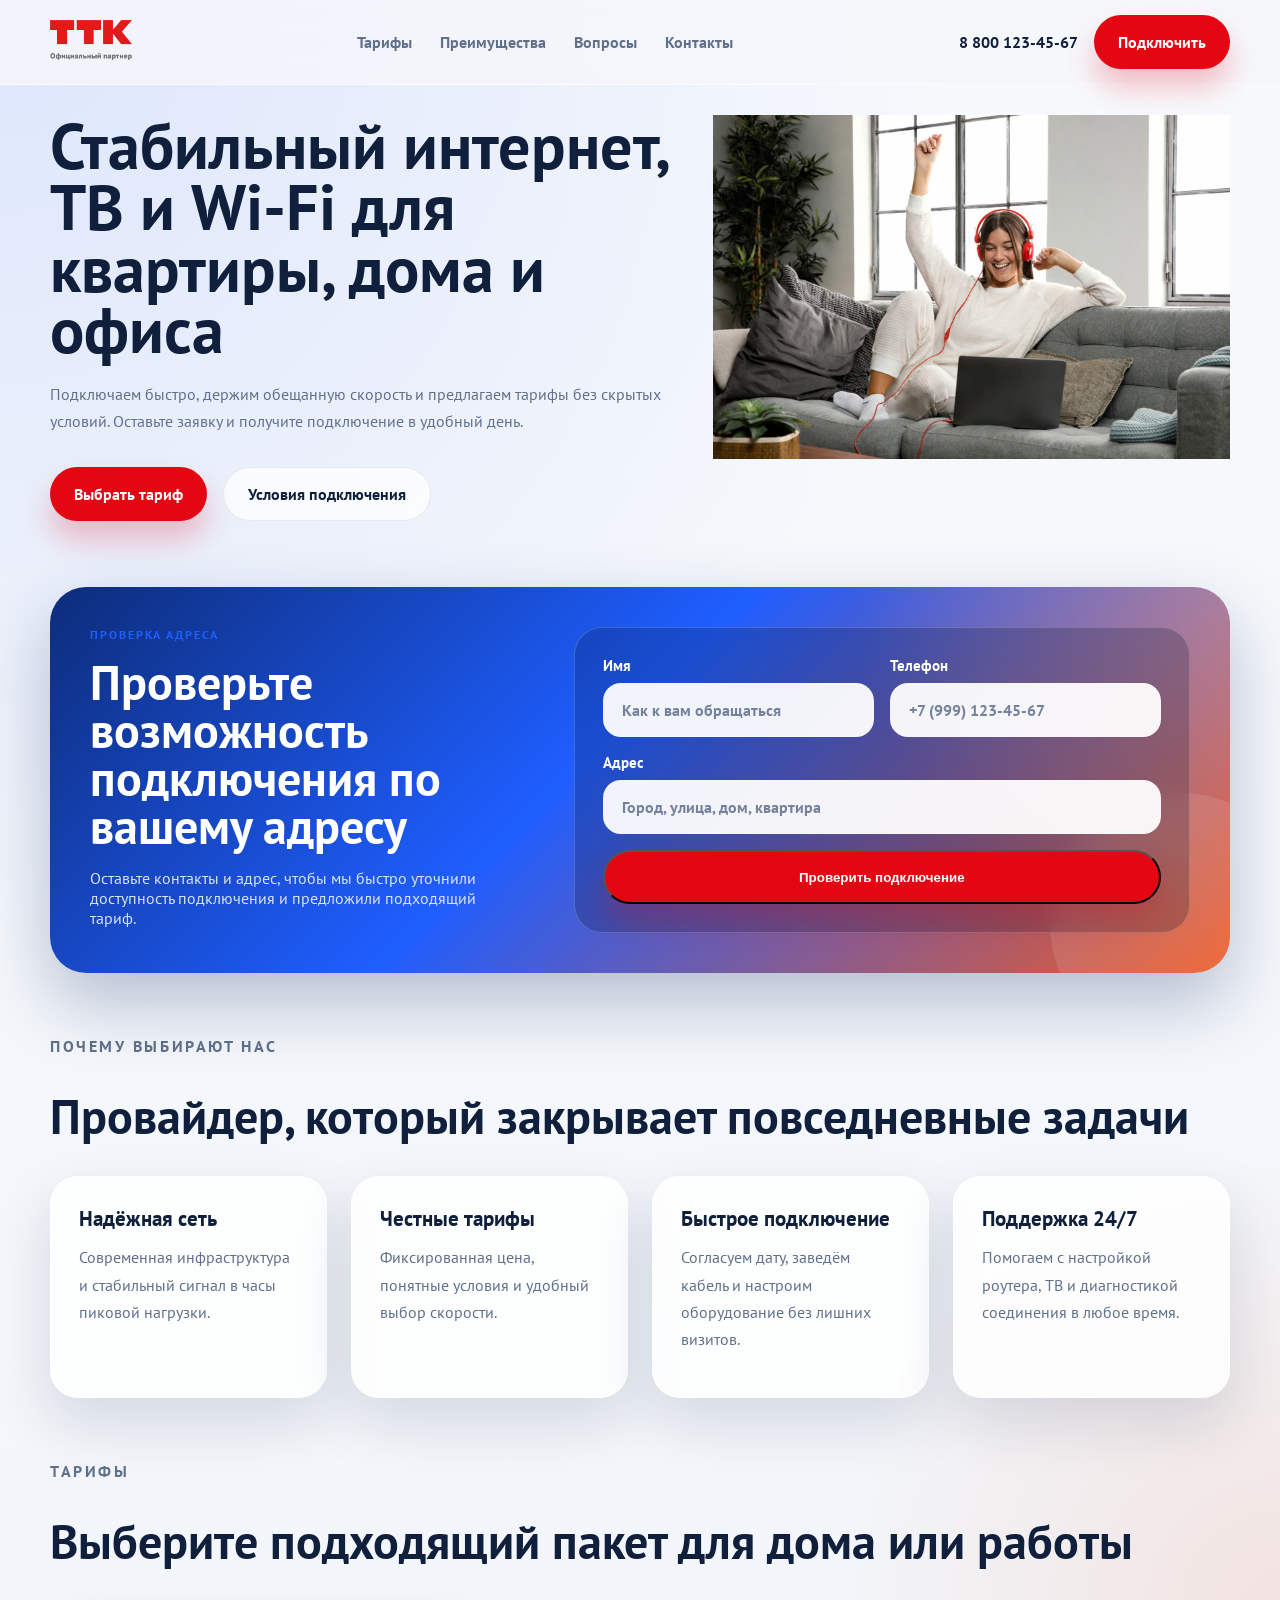
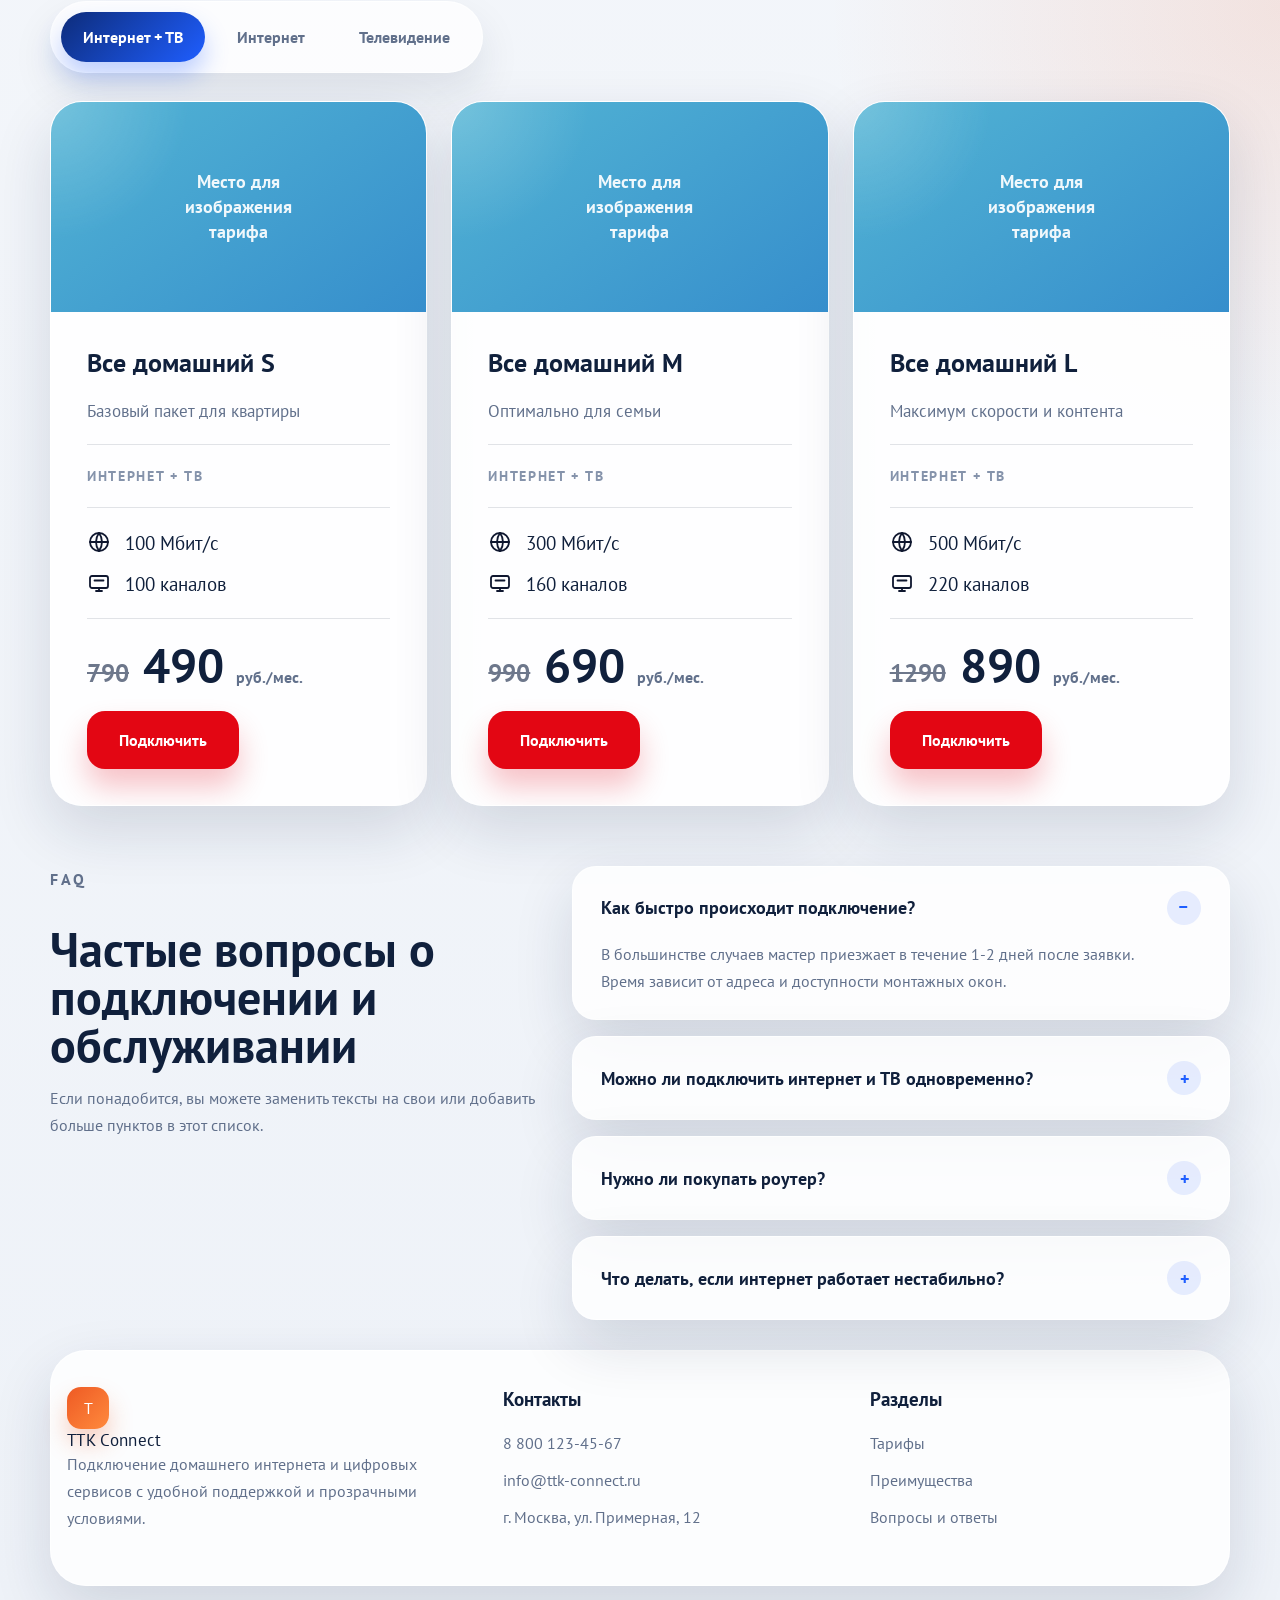
==== index.html @ 9249d0dd "tarif-cart" ====
<!DOCTYPE html>
<html lang="ru">
<head>
  <meta charset="UTF-8">
  <meta name="viewport" content="width=device-width, initial-scale=1.0">
  <title>TTK Connect - Интернет для дома и бизнеса</title>
  <meta
    name="description"
    content="Подключение домашнего интернета, ТВ и Wi-Fi с быстрым монтажом, стабильной скоростью и прозрачными тарифами."
  >
  <link rel="icon" href="img/favicon.ico" type="image/x-icon">
  <link rel="preconnect" href="https://fonts.googleapis.com">
  <link rel="preconnect" href="https://fonts.gstatic.com" crossorigin>
  <link
    href="https://fonts.googleapis.com/css2?family=PT+Sans:wght@400;700&display=swap"
    rel="stylesheet"
  >
  <link rel="stylesheet" href="styles.css">
</head>
<body>
  <header class="site-header">
    <div class="container header-inner">
      <a class="logo" href="#hero" aria-label="TTK Connect">
        <img src="img/logo.png" alt="">
      </a>

      <nav class="main-nav" aria-label="Основная навигация">
        <a href="#tariffs">Тарифы</a>
        <a href="#benefits">Преимущества</a>
        <a href="#faq">Вопросы</a>
        <a href="#contacts">Контакты</a>
      </nav>

      <div class="header-actions">
        <a class="header-phone" href="tel:+78001234567">8 800 123-45-67</a>
        <a class="button button-primary header-button" href="#contacts">Подключить</a>
      </div>
    </div>
  </header>

  <main>
    <section class="hero" id="hero">
      <div class="container hero-grid">
        <div class="hero-copy">
          <h1>Стабильный интернет, ТВ и Wi-Fi для квартиры, дома и офиса</h1>
          <p class="hero-text">
            Подключаем быстро, держим обещанную скорость и предлагаем тарифы без
            скрытых условий. Оставьте заявку и получите подключение в удобный день.
          </p>

          <div class="hero-actions">
            <a class="button button-primary" href="#tariffs">Выбрать тариф</a>
            <a class="button button-secondary" href="#faq">Условия подключения</a>
          </div>
        </div>

        <div class="hero-visual">
            <img src="/img/ChatGPT Image 30 мар. 2026 г., 21_10_15.png" alt="">
        </div>
      </div>
    </section>

    <section class="availability-check" id="availability-check">
      <div class="container">
        <div class="availability-card">
          <div class="availability-copy">
            <p class="eyebrow">Проверка адреса</p>
            <h2>Проверьте возможность подключения по вашему адресу</h2>
            <p>
              Оставьте контакты и адрес, чтобы мы быстро уточнили доступность подключения и предложили подходящий тариф.
            </p>
          </div>

          <form class="availability-form">
            <label class="field">
              <span>Имя</span>
              <input type="text" name="name" placeholder="Как к вам обращаться" required>
            </label>

            <label class="field">
              <span>Телефон</span>
              <input type="tel" name="phone" placeholder="+7 (999) 123-45-67" required>
            </label>

            <label class="field field-full">
              <span>Адрес</span>
              <input type="text" name="address" placeholder="Город, улица, дом, квартира" required>
            </label>

            <button class="button button-primary field-full" type="submit">Проверить подключение</button>
          </form>
        </div>
      </div>
    </section>

    <section class="benefits" id="benefits">
      <div class="container">
        <div class="section-heading">
          <p class="eyebrow">Почему выбирают нас</p>
          <h2>Провайдер, который закрывает повседневные задачи</h2>
        </div>

        <div class="benefits-grid">
          <article class="benefit-card">
            <h3>Надёжная сеть</h3>
            <p>Современная инфраструктура и стабильный сигнал в часы пиковой нагрузки.</p>
          </article>
          <article class="benefit-card">
            <h3>Честные тарифы</h3>
            <p>Фиксированная цена, понятные условия и удобный выбор скорости.</p>
          </article>
          <article class="benefit-card">
            <h3>Быстрое подключение</h3>
            <p>Согласуем дату, заведём кабель и настроим оборудование без лишних визитов.</p>
          </article>
          <article class="benefit-card">
            <h3>Поддержка 24/7</h3>
            <p>Помогаем с настройкой роутера, ТВ и диагностикой соединения в любое время.</p>
          </article>
        </div>
      </div>
    </section>

            <section class="tariffs" id="tariffs">
      <div class="container">
        <div class="section-heading">
          <p class="eyebrow">Тарифы</p>
          <h2>Выберите подходящий пакет для дома или работы</h2>
        </div>

        <div class="tariffs-tabs" role="tablist" aria-label="Категории тарифов">
          <button class="tariffs-tab is-active" type="button" role="tab" aria-selected="true" aria-controls="tariff-panel-combo" id="tariff-tab-combo" data-tab-target="tariff-panel-combo">Интернет + ТВ</button>
          <button class="tariffs-tab" type="button" role="tab" aria-selected="false" aria-controls="tariff-panel-internet" id="tariff-tab-internet" data-tab-target="tariff-panel-internet" tabindex="-1">Интернет</button>
          <button class="tariffs-tab" type="button" role="tab" aria-selected="false" aria-controls="tariff-panel-tv" id="tariff-tab-tv" data-tab-target="tariff-panel-tv" tabindex="-1">Телевидение</button>
        </div>

        <div class="tariffs-panels">
          <div class="tariffs-panel is-active" id="tariff-panel-combo" role="tabpanel" aria-labelledby="tariff-tab-combo">
            <div class="tariffs-grid">
              <article class="promo-tariff-card">
                <div class="promo-tariff-media"><div class="promo-media-placeholder"><span>Место для изображения тарифа</span></div></div>
                <div class="promo-tariff-body">
                  <h3>Все домашний S</h3>
                  <p class="promo-tariff-subtitle">Базовый пакет для квартиры</p>
                  <div class="promo-tariff-category">Интернет + ТВ</div>
                  <ul class="promo-tariff-features">
                    <li><span class="promo-feature-icon" aria-hidden="true"><svg viewBox="0 0 24 24" fill="none"><circle cx="12" cy="12" r="9" stroke="currentColor" stroke-width="1.8"></circle><path d="M3 12h18M12 3a15 15 0 0 1 0 18M12 3a15 15 0 0 0 0 18" stroke="currentColor" stroke-width="1.8" stroke-linecap="round"></path></svg></span><span>100 Мбит/с</span></li>
                    <li><span class="promo-feature-icon" aria-hidden="true"><svg viewBox="0 0 24 24" fill="none"><rect x="3" y="5" width="18" height="12" rx="2" stroke="currentColor" stroke-width="1.8"></rect><path d="M9 20h6M12 17v3M7.5 9.5h9" stroke="currentColor" stroke-width="1.8" stroke-linecap="round"></path></svg></span><span>100 каналов</span></li>
                  </ul>
                  <div class="promo-tariff-price"><span class="promo-old-price">790</span><p class="price">490 <span>руб./мес.</span></p></div>
                  <a class="button button-primary promo-tariff-button" href="#contacts">Подключить</a>
                </div>
              </article>

              <article class="promo-tariff-card">
                <div class="promo-tariff-media"><div class="promo-media-placeholder"><span>Место для изображения тарифа</span></div></div>
                <div class="promo-tariff-body">
                  <h3>Все домашний M</h3>
                  <p class="promo-tariff-subtitle">Оптимально для семьи</p>
                  <div class="promo-tariff-category">Интернет + ТВ</div>
                  <ul class="promo-tariff-features">
                    <li><span class="promo-feature-icon" aria-hidden="true"><svg viewBox="0 0 24 24" fill="none"><circle cx="12" cy="12" r="9" stroke="currentColor" stroke-width="1.8"></circle><path d="M3 12h18M12 3a15 15 0 0 1 0 18M12 3a15 15 0 0 0 0 18" stroke="currentColor" stroke-width="1.8" stroke-linecap="round"></path></svg></span><span>300 Мбит/с</span></li>
                    <li><span class="promo-feature-icon" aria-hidden="true"><svg viewBox="0 0 24 24" fill="none"><rect x="3" y="5" width="18" height="12" rx="2" stroke="currentColor" stroke-width="1.8"></rect><path d="M9 20h6M12 17v3M7.5 9.5h9" stroke="currentColor" stroke-width="1.8" stroke-linecap="round"></path></svg></span><span>160 каналов</span></li>
                  </ul>
                  <div class="promo-tariff-price"><span class="promo-old-price">990</span><p class="price">690 <span>руб./мес.</span></p></div>
                  <a class="button button-primary promo-tariff-button" href="#contacts">Подключить</a>
                </div>
              </article>

              <article class="promo-tariff-card">
                <div class="promo-tariff-media"><div class="promo-media-placeholder"><span>Место для изображения тарифа</span></div></div>
                <div class="promo-tariff-body">
                  <h3>Все домашний L</h3>
                  <p class="promo-tariff-subtitle">Максимум скорости и контента</p>
                  <div class="promo-tariff-category">Интернет + ТВ</div>
                  <ul class="promo-tariff-features">
                    <li><span class="promo-feature-icon" aria-hidden="true"><svg viewBox="0 0 24 24" fill="none"><circle cx="12" cy="12" r="9" stroke="currentColor" stroke-width="1.8"></circle><path d="M3 12h18M12 3a15 15 0 0 1 0 18M12 3a15 15 0 0 0 0 18" stroke="currentColor" stroke-width="1.8" stroke-linecap="round"></path></svg></span><span>500 Мбит/с</span></li>
                    <li><span class="promo-feature-icon" aria-hidden="true"><svg viewBox="0 0 24 24" fill="none"><rect x="3" y="5" width="18" height="12" rx="2" stroke="currentColor" stroke-width="1.8"></rect><path d="M9 20h6M12 17v3M7.5 9.5h9" stroke="currentColor" stroke-width="1.8" stroke-linecap="round"></path></svg></span><span>220 каналов</span></li>
                  </ul>
                  <div class="promo-tariff-price"><span class="promo-old-price">1290</span><p class="price">890 <span>руб./мес.</span></p></div>
                  <a class="button button-primary promo-tariff-button" href="#contacts">Подключить</a>
                </div>
              </article>
            </div>
          </div>

          <div class="tariffs-panel" id="tariff-panel-internet" role="tabpanel" aria-labelledby="tariff-tab-internet" hidden>
            <div class="tariffs-grid">
              <article class="promo-tariff-card">
                <div class="promo-tariff-media"><div class="promo-media-placeholder"><span>Место для изображения тарифа</span></div></div>
                <div class="promo-tariff-body">
                  <h3>Интернет Start</h3>
                  <p class="promo-tariff-subtitle">Для ежедневных задач</p>
                  <div class="promo-tariff-category">Интернет</div>
                  <ul class="promo-tariff-features">
                    <li><span class="promo-feature-icon" aria-hidden="true"><svg viewBox="0 0 24 24" fill="none"><circle cx="12" cy="12" r="9" stroke="currentColor" stroke-width="1.8"></circle><path d="M3 12h18M12 3a15 15 0 0 1 0 18M12 3a15 15 0 0 0 0 18" stroke="currentColor" stroke-width="1.8" stroke-linecap="round"></path></svg></span><span>100 Мбит/с</span></li>
                    <li><span class="promo-feature-icon" aria-hidden="true"><svg viewBox="0 0 24 24" fill="none"><path d="M5 16.5A8.5 8.5 0 0 1 18.7 10M7.5 19A11.5 11.5 0 0 1 22 10M2 12a14.5 14.5 0 0 1 5-4" stroke="currentColor" stroke-width="1.8" stroke-linecap="round"></path><circle cx="12" cy="18" r="1.7" fill="currentColor"></circle></svg></span><span>Wi-Fi для 5 устройств</span></li>
                  </ul>
                  <div class="promo-tariff-price"><span class="promo-old-price">590</span><p class="price">390 <span>руб./мес.</span></p></div>
                  <a class="button button-primary promo-tariff-button" href="#contacts">Подключить</a>
                </div>
              </article>

              <article class="promo-tariff-card">
                <div class="promo-tariff-media"><div class="promo-media-placeholder"><span>Место для изображения тарифа</span></div></div>
                <div class="promo-tariff-body">
                  <h3>Интернет Smart</h3>
                  <p class="promo-tariff-subtitle">Высокая скорость для семьи</p>
                  <div class="promo-tariff-category">Интернет</div>
                  <ul class="promo-tariff-features">
                    <li><span class="promo-feature-icon" aria-hidden="true"><svg viewBox="0 0 24 24" fill="none"><circle cx="12" cy="12" r="9" stroke="currentColor" stroke-width="1.8"></circle><path d="M3 12h18M12 3a15 15 0 0 1 0 18M12 3a15 15 0 0 0 0 18" stroke="currentColor" stroke-width="1.8" stroke-linecap="round"></path></svg></span><span>300 Мбит/с</span></li>
                    <li><span class="promo-feature-icon" aria-hidden="true"><svg viewBox="0 0 24 24" fill="none"><path d="M5 16.5A8.5 8.5 0 0 1 18.7 10M7.5 19A11.5 11.5 0 0 1 22 10M2 12a14.5 14.5 0 0 1 5-4" stroke="currentColor" stroke-width="1.8" stroke-linecap="round"></path><circle cx="12" cy="18" r="1.7" fill="currentColor"></circle></svg></span><span>Wi-Fi для 10 устройств</span></li>
                  </ul>
                  <div class="promo-tariff-price"><span class="promo-old-price">790</span><p class="price">590 <span>руб./мес.</span></p></div>
                  <a class="button button-primary promo-tariff-button" href="#contacts">Подключить</a>
                </div>
              </article>

              <article class="promo-tariff-card">
                <div class="promo-tariff-media"><div class="promo-media-placeholder"><span>Место для изображения тарифа</span></div></div>
                <div class="promo-tariff-body">
                  <h3>Интернет Pro</h3>
                  <p class="promo-tariff-subtitle">Максимальная скорость</p>
                  <div class="promo-tariff-category">Интернет</div>
                  <ul class="promo-tariff-features">
                    <li><span class="promo-feature-icon" aria-hidden="true"><svg viewBox="0 0 24 24" fill="none"><circle cx="12" cy="12" r="9" stroke="currentColor" stroke-width="1.8"></circle><path d="M3 12h18M12 3a15 15 0 0 1 0 18M12 3a15 15 0 0 0 0 18" stroke="currentColor" stroke-width="1.8" stroke-linecap="round"></path></svg></span><span>500 Мбит/с</span></li>
                    <li><span class="promo-feature-icon" aria-hidden="true"><svg viewBox="0 0 24 24" fill="none"><path d="M5 16.5A8.5 8.5 0 0 1 18.7 10M7.5 19A11.5 11.5 0 0 1 22 10M2 12a14.5 14.5 0 0 1 5-4" stroke="currentColor" stroke-width="1.8" stroke-linecap="round"></path><circle cx="12" cy="18" r="1.7" fill="currentColor"></circle></svg></span><span>Wi-Fi для 15 устройств</span></li>
                  </ul>
                  <div class="promo-tariff-price"><span class="promo-old-price">1090</span><p class="price">790 <span>руб./мес.</span></p></div>
                  <a class="button button-primary promo-tariff-button" href="#contacts">Подключить</a>
                </div>
              </article>
            </div>
          </div>

          <div class="tariffs-panel" id="tariff-panel-tv" role="tabpanel" aria-labelledby="tariff-tab-tv" hidden>
            <div class="tariffs-grid">
              <article class="promo-tariff-card">
                <div class="promo-tariff-media"><div class="promo-media-placeholder"><span>Место для изображения тарифа</span></div></div>
                <div class="promo-tariff-body">
                  <h3>ТВ Базовый</h3>
                  <p class="promo-tariff-subtitle">Классические каналы</p>
                  <div class="promo-tariff-category">Телевидение</div>
                  <ul class="promo-tariff-features">
                    <li><span class="promo-feature-icon" aria-hidden="true"><svg viewBox="0 0 24 24" fill="none"><rect x="3" y="5" width="18" height="12" rx="2" stroke="currentColor" stroke-width="1.8"></rect><path d="M9 20h6M12 17v3M7.5 9.5h9" stroke="currentColor" stroke-width="1.8" stroke-linecap="round"></path></svg></span><span>120 каналов</span></li>
                    <li><span class="promo-feature-icon" aria-hidden="true"><svg viewBox="0 0 24 24" fill="none"><path d="M5 7.5h14M7 4.5h10M9 16l3 2 3-2V9H9v7Z" stroke="currentColor" stroke-width="1.8" stroke-linecap="round" stroke-linejoin="round"></path></svg></span><span>2 онлайн-кинотеатра</span></li>
                  </ul>
                  <div class="promo-tariff-price"><span class="promo-old-price">450</span><p class="price">290 <span>руб./мес.</span></p></div>
                  <a class="button button-primary promo-tariff-button" href="#contacts">Подключить</a>
                </div>
              </article>

              <article class="promo-tariff-card">
                <div class="promo-tariff-media"><div class="promo-media-placeholder"><span>Место для изображения тарифа</span></div></div>
                <div class="promo-tariff-body">
                  <h3>ТВ Семейный</h3>
                  <p class="promo-tariff-subtitle">Популярный набор каналов</p>
                  <div class="promo-tariff-category">Телевидение</div>
                  <ul class="promo-tariff-features">
                    <li><span class="promo-feature-icon" aria-hidden="true"><svg viewBox="0 0 24 24" fill="none"><rect x="3" y="5" width="18" height="12" rx="2" stroke="currentColor" stroke-width="1.8"></rect><path d="M9 20h6M12 17v3M7.5 9.5h9" stroke="currentColor" stroke-width="1.8" stroke-linecap="round"></path></svg></span><span>180 каналов</span></li>
                    <li><span class="promo-feature-icon" aria-hidden="true"><svg viewBox="0 0 24 24" fill="none"><path d="M5 7.5h14M7 4.5h10M9 16l3 2 3-2V9H9v7Z" stroke="currentColor" stroke-width="1.8" stroke-linecap="round" stroke-linejoin="round"></path></svg></span><span>5 онлайн-кинотеатров</span></li>
                  </ul>
                  <div class="promo-tariff-price"><span class="promo-old-price">590</span><p class="price">390 <span>руб./мес.</span></p></div>
                  <a class="button button-primary promo-tariff-button" href="#contacts">Подключить</a>
                </div>
              </article>

              <article class="promo-tariff-card">
                <div class="promo-tariff-media"><div class="promo-media-placeholder"><span>Место для изображения тарифа</span></div></div>
                <div class="promo-tariff-body">
                  <h3>ТВ Максимум</h3>
                  <p class="promo-tariff-subtitle">Кино, спорт и премиум пакеты</p>
                  <div class="promo-tariff-category">Телевидение</div>
                  <ul class="promo-tariff-features">
                    <li><span class="promo-feature-icon" aria-hidden="true"><svg viewBox="0 0 24 24" fill="none"><rect x="3" y="5" width="18" height="12" rx="2" stroke="currentColor" stroke-width="1.8"></rect><path d="M9 20h6M12 17v3M7.5 9.5h9" stroke="currentColor" stroke-width="1.8" stroke-linecap="round"></path></svg></span><span>240 каналов</span></li>
                    <li><span class="promo-feature-icon" aria-hidden="true"><svg viewBox="0 0 24 24" fill="none"><path d="M5 7.5h14M7 4.5h10M9 16l3 2 3-2V9H9v7Z" stroke="currentColor" stroke-width="1.8" stroke-linecap="round" stroke-linejoin="round"></path></svg></span><span>8 онлайн-кинотеатров</span></li>
                  </ul>
                  <div class="promo-tariff-price"><span class="promo-old-price">790</span><p class="price">590 <span>руб./мес.</span></p></div>
                  <a class="button button-primary promo-tariff-button" href="#contacts">Подключить</a>
                </div>
              </article>
            </div>
          </div>
        </div>
      </div>
    </section>

    <section class="faq" id="faq">
      <div class="container faq-layout">
        <div class="section-heading faq-heading">
          <p class="eyebrow">FAQ</p>
          <h2>Частые вопросы о подключении и обслуживании</h2>
          <p>
            Если понадобится, вы можете заменить тексты на свои или добавить больше
            пунктов в этот список.
          </p>
        </div>

        <div class="accordion" aria-label="Частые вопросы">
          <details class="accordion-item" open>
            <summary>Как быстро происходит подключение?</summary>
            <p>
              В большинстве случаев мастер приезжает в течение 1-2 дней после заявки.
              Время зависит от адреса и доступности монтажных окон.
            </p>
          </details>

          <details class="accordion-item">
            <summary>Можно ли подключить интернет и ТВ одновременно?</summary>
            <p>
              Да, вы можете выбрать комбинированный тариф или отдельно подключить ТВ,
              если по адресу уже есть доступ к сети провайдера.
            </p>
          </details>

          <details class="accordion-item">
            <summary>Нужно ли покупать роутер?</summary>
            <p>
              Не обязательно. Можно использовать своё оборудование или оформить аренду
              роутера с настройкой при подключении.
            </p>
          </details>

          <details class="accordion-item">
            <summary>Что делать, если интернет работает нестабильно?</summary>
            <p>
              Оставьте обращение в поддержку: специалисты проведут диагностику линии,
              помогут с настройкой роутера и при необходимости назначат выезд инженера.
            </p>
          </details>
        </div>
      </div>
    </section>
  </main>

  <footer class="site-footer" id="contacts">
    <div class="container footer-grid">
      <div>
        <a class="logo footer-logo" href="#hero">
          <span class="logo-mark">T</span>
          <span class="logo-text">TTK Connect</span>
        </a>
        <p class="footer-text">
          Подключение домашнего интернета и цифровых сервисов с удобной поддержкой и
          прозрачными условиями.
        </p>
      </div>

      <div>
        <h3>Контакты</h3>
        <ul class="footer-list">
          <li><a href="tel:+78001234567">8 800 123-45-67</a></li>
          <li><a href="mailto:info@ttk-connect.ru">info@ttk-connect.ru</a></li>
          <li>г. Москва, ул. Примерная, 12</li>
        </ul>
      </div>

      <div>
        <h3>Разделы</h3>
        <ul class="footer-list">
          <li><a href="#tariffs">Тарифы</a></li>
          <li><a href="#benefits">Преимущества</a></li>
          <li><a href="#faq">Вопросы и ответы</a></li>
        </ul>
      </div>
    </div>
  </footer>

  <script src="script.js"></script>
</body>
</html>
---- styles.css ----
:root {
  --bg: #f5f7fb;
  --surface: #ffffff;
  --surface-strong: #0f172f;
  --text: #10203c;
  --muted: #61708b;
  --line: rgba(16, 32, 60, 0.12);
  --primary: #ee5a24;
  --primary-dark: #cf4514;
  --accent: #1f5eff;
  --shadow: 0 24px 60px rgba(21, 37, 71, 0.14);
  --radius: 28px;
  --container: min(1180px, calc(100% - 32px));
}

*,
*::before,
*::after {
  box-sizing: border-box;
}

html {
  scroll-behavior: smooth;
}

body {
  margin: 0;
  font-family: "PT Sans", sans-serif;
  color: var(--text);
  background:
    radial-gradient(circle at top left, rgba(31, 94, 255, 0.12), transparent 28%),
    radial-gradient(circle at right center, rgba(238, 90, 36, 0.12), transparent 22%),
    linear-gradient(180deg, #f7f9fc 0%, #eef2f8 100%);
}

a {
  color: inherit;
  text-decoration: none;
}

img {
  max-width: 100%;
  display: block;
}

.container {
  width: var(--container);
  margin: 0 auto;
}

.site-header {
  position: sticky;
  top: 0;
  z-index: 20;
  backdrop-filter: blur(18px);
  background: rgba(245, 247, 251, 0.8);
  border-bottom: 1px solid rgba(255, 255, 255, 0.7);
}

.header-inner {
  display: flex;
  align-items: center;
  justify-content: space-between;
  gap: 24px;
  min-height: 84px;
}

.logo img{
  display: inline-flex;
  align-items: center;
  gap: 12px;
  height: 40px;
  font-weight: 800;
}

.logo-mark {
  width: 42px;
  height: 42px;
  border-radius: 14px;
  display: grid;
  place-items: center;
  color: #fff;
  background: linear-gradient(135deg, var(--primary), #ff8a3d);
  box-shadow: 0 14px 24px rgba(238, 90, 36, 0.28);
}

.logo-text {
  font-size: 1.05rem;
  letter-spacing: 0.02em;
}

.main-nav {
  display: flex;
  align-items: center;
  gap: 28px;
  color: var(--muted);
  font-weight: 600;
}

.main-nav a:hover,
.header-phone:hover,
.footer-list a:hover {
  color: var(--accent);
}

.header-actions {
  display: flex;
  align-items: center;
  gap: 16px;
}

.header-phone {
  font-weight: 700;
}

.header-button {
  min-height: 46px;
  padding: 0 22px;
}

.hero,
.availability-check,
.benefits,
.tariffs,
.faq {
  padding: 30px 0;
}

.hero-grid {
  display: grid;
  grid-template-columns: minmax(0, 1.1fr) minmax(320px, 0.9fr);
  gap: 32px;
  align-items: start;
}

.eyebrow {
  margin: 0 0 16px;
  color: var(--accent);
  text-transform: uppercase;
  letter-spacing: 0.16em;
  font-size: 0.75rem;
  font-weight: 800;
}

h1,
h2,
h3,
p {
  margin-top: 0;
}

h1 {
  font-size: clamp(2.8rem, 6vw, 4rem);
  line-height: 0.96;
  
  margin-bottom: 20px;
}

h2 {
  font-size: clamp(2rem, 4vw, 3.0rem);
  line-height: 1;
  margin-bottom: 0;
}

.hero-text,
.section-heading p,
.benefit-card p,
.accordion-item p,
.footer-text,
.footer-list {
  color: var(--muted);
  font-size: 1rem;
  line-height: 1.7;
}

.hero-actions {
  display: flex;
  flex-wrap: wrap;
  gap: 16px;
  margin: 32px 0 36px;
}

.button {
  display: inline-flex;
  align-items: center;
  justify-content: center;
  min-height: 54px;
  padding: 0 24px;
  border-radius: 999px;
  font-weight: 800;
  transition: transform 0.2s ease, box-shadow 0.2s ease, background 0.2s ease;
}

.button:hover {
  transform: translateY(-2px);
}

.button-primary {
  color: #fff;
  background: #E30613;
  box-shadow: 0 18px 30px rgba(227, 6, 19, 0.24);
}

.button-primary:hover {
  background: #c20511;
}

.button-secondary {
  color: var(--text);
  background: rgba(255, 255, 255, 0.72);
  border: 1px solid rgba(16, 32, 60, 0.08);
}

.hero-metrics {
  list-style: none;
  padding: 0;
  margin: 0;
  display: grid;
  grid-template-columns: repeat(3, minmax(0, 1fr));
  gap: 14px;
}

.hero-metrics li,
.benefit-card,
.accordion-item,
.visual-card,
.site-footer {
  background: rgba(255, 255, 255, 0.82);
  border: 1px solid rgba(255, 255, 255, 0.7);
  box-shadow: var(--shadow);
}

.hero-metrics li {
  padding: 18px;
  border-radius: 24px;
}

.hero-metrics strong {
  display: block;
  font-size: 1.2rem;
  margin-bottom: 8px;
}

.hero-metrics span {
  color: var(--muted);
  font-size: 0.95rem;
}

.hero-visual {
  position: relative;
}

.visual-card {
  border-radius: 36px;
  position: absolute;
  display: grid;
  place-items: center;
  color: var(--muted);
  text-align: center;
  padding: 24px;
  overflow: hidden;
}

.visual-card::before {
  content: "";
  position: absolute;
  inset: 0;
  background:
    linear-gradient(140deg, rgba(31, 94, 255, 0.22), rgba(238, 90, 36, 0.08)),
    linear-gradient(180deg, rgba(255, 255, 255, 0.4), transparent);
}

.visual-card span {
  position: relative;
  z-index: 1;
  max-width: 15ch;
  font-weight: 700;
}

.visual-main {
  inset: 0 80px 80px 0;
}

.visual-accent {
  right: 0;
  bottom: 0;
  width: 240px;
  height: 240px;
}

.section-heading {
  display: flex;
  flex-direction: column;
  gap: 16px;
  margin-bottom: 36px;
}

.availability-check {
  padding-top: 0;
}

.availability-card {
  position: relative;
  display: grid;
  grid-template-columns: minmax(0, 0.85fr) minmax(0, 1.15fr);
  gap: 28px;
  padding: 40px;
  border-radius: 36px;
  overflow: hidden;
  background:
    radial-gradient(circle at top right, rgba(255, 255, 255, 0.22), transparent 30%),
    linear-gradient(135deg, #0d2c7a 0%, #1f5eff 45%, #ee5a24 100%);
  box-shadow: 0 30px 70px rgba(18, 42, 102, 0.28);
  color: #fff;
}

.availability-card::before {
  content: "";
  position: absolute;
  inset: auto -80px -80px auto;
  width: 260px;
  height: 260px;
  border-radius: 50%;
  background: rgba(255, 255, 255, 0.1);
}

.availability-copy,
.availability-form {
  position: relative;
  z-index: 1;
}

.availability-copy h2 {
  margin-bottom: 18px;
}

.availability-copy p:last-child {
  margin-bottom: 0;
  max-width: 48ch;
  color: rgba(255, 255, 255, 0.84);
}

.availability-form {
  display: grid;
  grid-template-columns: repeat(2, minmax(0, 1fr));
  gap: 16px;
  padding: 28px;
  border-radius: 28px;
  background: rgba(7, 18, 49, 0.22);
  backdrop-filter: blur(12px);
  border: 1px solid rgba(255, 255, 255, 0.18);
}

.field {
  display: grid;
  gap: 8px;
  font-weight: 700;
}

.field span {
  font-size: 0.95rem;
}

.field input {
  width: 100%;
  min-height: 54px;
  padding: 0 18px;
  border: 1px solid rgba(255, 255, 255, 0.18);
  border-radius: 18px;
  background: rgba(255, 255, 255, 0.94);
  color: var(--text);
  font: inherit;
}

.field input::placeholder {
  color: #75829d;
}

.field input:focus {
  outline: 2px solid rgba(255, 255, 255, 0.55);
  outline-offset: 2px;
}

.field-full {
  grid-column: 1 / -1;
}

.benefits-grid,
.footer-grid {
  display: grid;
  gap: 24px;
}

.benefits-grid {
  grid-template-columns: repeat(4, minmax(0, 1fr));
}

.benefit-card {
  border-radius: var(--radius);
  padding: 28px;
}

.benefit-card h3 {
  margin-bottom: 12px;
  font-size: 1.3rem;
}

.price {
  margin: 0;
  font-size: 3rem;
  line-height: 1;
  font-weight: 800;
}

.price span {
  font-size: 1rem;
  color: var(--muted);
  font-weight: 600;
}

.tariffs-tabs {
  display: inline-flex;
  flex-wrap: wrap;
  gap: 10px;
  margin-bottom: 28px;
  padding: 10px;
  border-radius: 999px;
  background: rgba(255, 255, 255, 0.72);
  border: 1px solid rgba(255, 255, 255, 0.75);
  box-shadow: 0 20px 40px rgba(21, 37, 71, 0.1);
}

.tariffs-tab {
  border: 0;
  min-height: 50px;
  padding: 0 22px;
  border-radius: 999px;
  background: transparent;
  color: var(--muted);
  font: inherit;
  font-weight: 700;
  cursor: pointer;
  transition: background 0.2s ease, color 0.2s ease, transform 0.2s ease;
}

.tariffs-tab:hover,
.tariffs-tab:focus-visible {
  color: var(--text);
  background: rgba(16, 32, 60, 0.06);
  outline: none;
}

.tariffs-tab.is-active {
  color: #fff;
  background: linear-gradient(135deg, #0d2c7a 0%, #1f5eff 100%);
  box-shadow: 0 14px 24px rgba(31, 94, 255, 0.28);
}

.promo-tariff-card {
  display: grid;
  grid-template-columns: 1fr;
  overflow: hidden;
  border-radius: 32px;
  background: rgba(255, 255, 255, 0.88);
  border: 1px solid rgba(255, 255, 255, 0.75);
  box-shadow: var(--shadow);
  height: 100%;
}

.tariffs-grid {
  display: grid;
  grid-template-columns: repeat(3, minmax(0, 1fr));
  gap: 24px;
  align-items: stretch;
}

.promo-tariff-media {
  position: relative;
  min-height: 210px;
  background:
    radial-gradient(circle at top left, rgba(255, 255, 255, 0.2), transparent 32%),
    linear-gradient(145deg, #52b4d4 0%, #368ecc 100%);
}

.promo-ribbon {
  position: absolute;
  top: 18px;
  right: -42px;
  z-index: 1;
  width: 160px;
  padding: 10px 0;
  text-align: center;
  color: #fff;
  background: #e30613;
  font-size: 0.9rem;
  font-weight: 800;
  text-transform: uppercase;
  transform: rotate(45deg);
  box-shadow: 0 12px 24px rgba(227, 6, 19, 0.28);
}

.promo-media-placeholder {
  min-height: 100%;
  display: grid;
  place-items: center;
  padding: 40px;
}

.promo-media-placeholder span {
  max-width: 16ch;
  text-align: center;
  font-size: 1.1rem;
  line-height: 1.4;
  font-weight: 700;
  color: rgba(255, 255, 255, 0.92);
}

.promo-tariff-body {
  display: flex;
  flex-direction: column;
  gap: 22px;
  padding: 36px;
  height: 100%;
}

.promo-tariff-body h3 {
  margin-bottom: 0;
  font-size: clamp(1.4rem, 2vw, 1.8rem);
  line-height: 1.15;
  
}

.promo-tariff-subtitle {
  margin-bottom: 0;
  color: var(--muted);
  font-size: 1.05rem;
}

.promo-tariff-category,
.promo-tariff-features,
.promo-tariff-price {
  padding-top: 22px;
  border-top: 1px solid var(--line);
}

.promo-tariff-category {
  color: #8593ab;
  text-transform: uppercase;
  letter-spacing: 0.12em;
  font-size: 0.86rem;
  font-weight: 700;
}

.promo-tariff-features {
  list-style: none;
  display: grid;
  gap: 16px;
  margin: 0;
  padding-left: 0;
}

.promo-tariff-features li {
  display: flex;
  align-items: center;
  gap: 14px;
  font-size: 1.2rem;
}

.promo-feature-icon {
  flex: 0 0 auto;
  width: 24px;
  height: 24px;
  color: var(--surface-strong);
}

.promo-feature-icon svg {
  width: 100%;
  height: 100%;
}

.promo-tariff-price {
  display: flex;
  align-items: flex-end;
  gap: 14px;
}

.promo-old-price {
  color: #6d778b;
  font-size: 1.55rem;
  font-weight: 700;
  text-decoration: line-through;
}

.promo-tariff-button {
  min-height: 58px;
  padding: 0 32px;
  border-radius: 18px;
  align-self: flex-start;
  margin-top: auto;
}

.faq-layout {
  display: grid;
  grid-template-columns: minmax(0, 0.75fr) minmax(0, 1fr);
  gap: 28px;
  align-items: start;
}

.faq-heading {
  position: sticky;
  top: 108px;
}

.accordion {
  display: grid;
  gap: 16px;
}

.accordion-item {
  border-radius: 24px;
  padding: 24px 28px;
}

.accordion-item summary {
  list-style: none;
  cursor: pointer;
  font-size: 1.1rem;
  font-weight: 800;
  display: flex;
  align-items: center;
  justify-content: space-between;
  gap: 16px;
}

.accordion-item summary::-webkit-details-marker {
  display: none;
}

.accordion-item summary::after {
  content: "+";
  flex: 0 0 auto;
  width: 34px;
  height: 34px;
  border-radius: 50%;
  display: grid;
  place-items: center;
  color: var(--accent);
  background: rgba(31, 94, 255, 0.1);
  transition: transform 0.2s ease;
}

.accordion-item[open] summary::after {
  content: "−";
  transform: rotate(180deg);
}

.accordion-item p {
  margin: 16px 0 0;
  padding-right: 32px;
}

.site-footer {
  margin: 0 auto 28px;
  width: var(--container);
  border-radius: 36px;
  padding: 36px 0;
}

.footer-grid {
  grid-template-columns: 1.2fr 1fr 1fr;
  align-items: start;
}

.footer-logo {
  margin-bottom: 16px;
}

.footer-list {
  list-style: none;
  padding: 0;
  margin: 16px 0 0;
}

.footer-list li + li {
  margin-top: 10px;
}

@media (max-width: 1100px) {
  .benefits-grid,
  .footer-grid,
  .faq-layout,
  .hero-grid,
  .availability-card {
    grid-template-columns: 1fr;
  }

  .hero-visual {
    min-height: 440px;
  }

  .faq-heading {
    position: static;
  }

  .benefits-grid {
    grid-template-columns: repeat(2, minmax(0, 1fr));
  }

  .tariffs-grid {
    grid-template-columns: repeat(2, minmax(0, 1fr));
  }
}

@media (max-width: 780px) {
  .site-header {
    position: static;
  }

  .header-inner {
    min-height: auto;
    padding: 18px 0;
    flex-wrap: wrap;
  }

  .main-nav {
    order: 3;
    width: 100%;
    justify-content: space-between;
    gap: 12px;
    font-size: 0.92rem;
  }

  .header-actions {
    width: 100%;
    justify-content: space-between;
  }

  .hero,
  .availability-check,
  .benefits,
  .tariffs,
  .faq {
    padding: 64px 0;
  }

  h1 {
    max-width: none;
  }

  .hero-metrics,
  .benefits-grid,
  .availability-form {
    grid-template-columns: 1fr;
  }

  .tariffs-grid {
    grid-template-columns: 1fr;
  }

  .promo-tariff-media {
    min-height: 260px;
  }

  .promo-tariff-body {
    padding: 24px;
  }

  .promo-tariff-features li {
    font-size: 1.05rem;
  }

  .promo-tariff-price {
    flex-wrap: wrap;
  }

  .availability-card,
  .availability-form {
    padding: 24px;
  }

  .visual-main {
    inset: 0 40px 70px 0;
  }

  .visual-accent {
    width: 180px;
    height: 180px;
  }

  .site-footer {
    margin-bottom: 16px;
  }
}
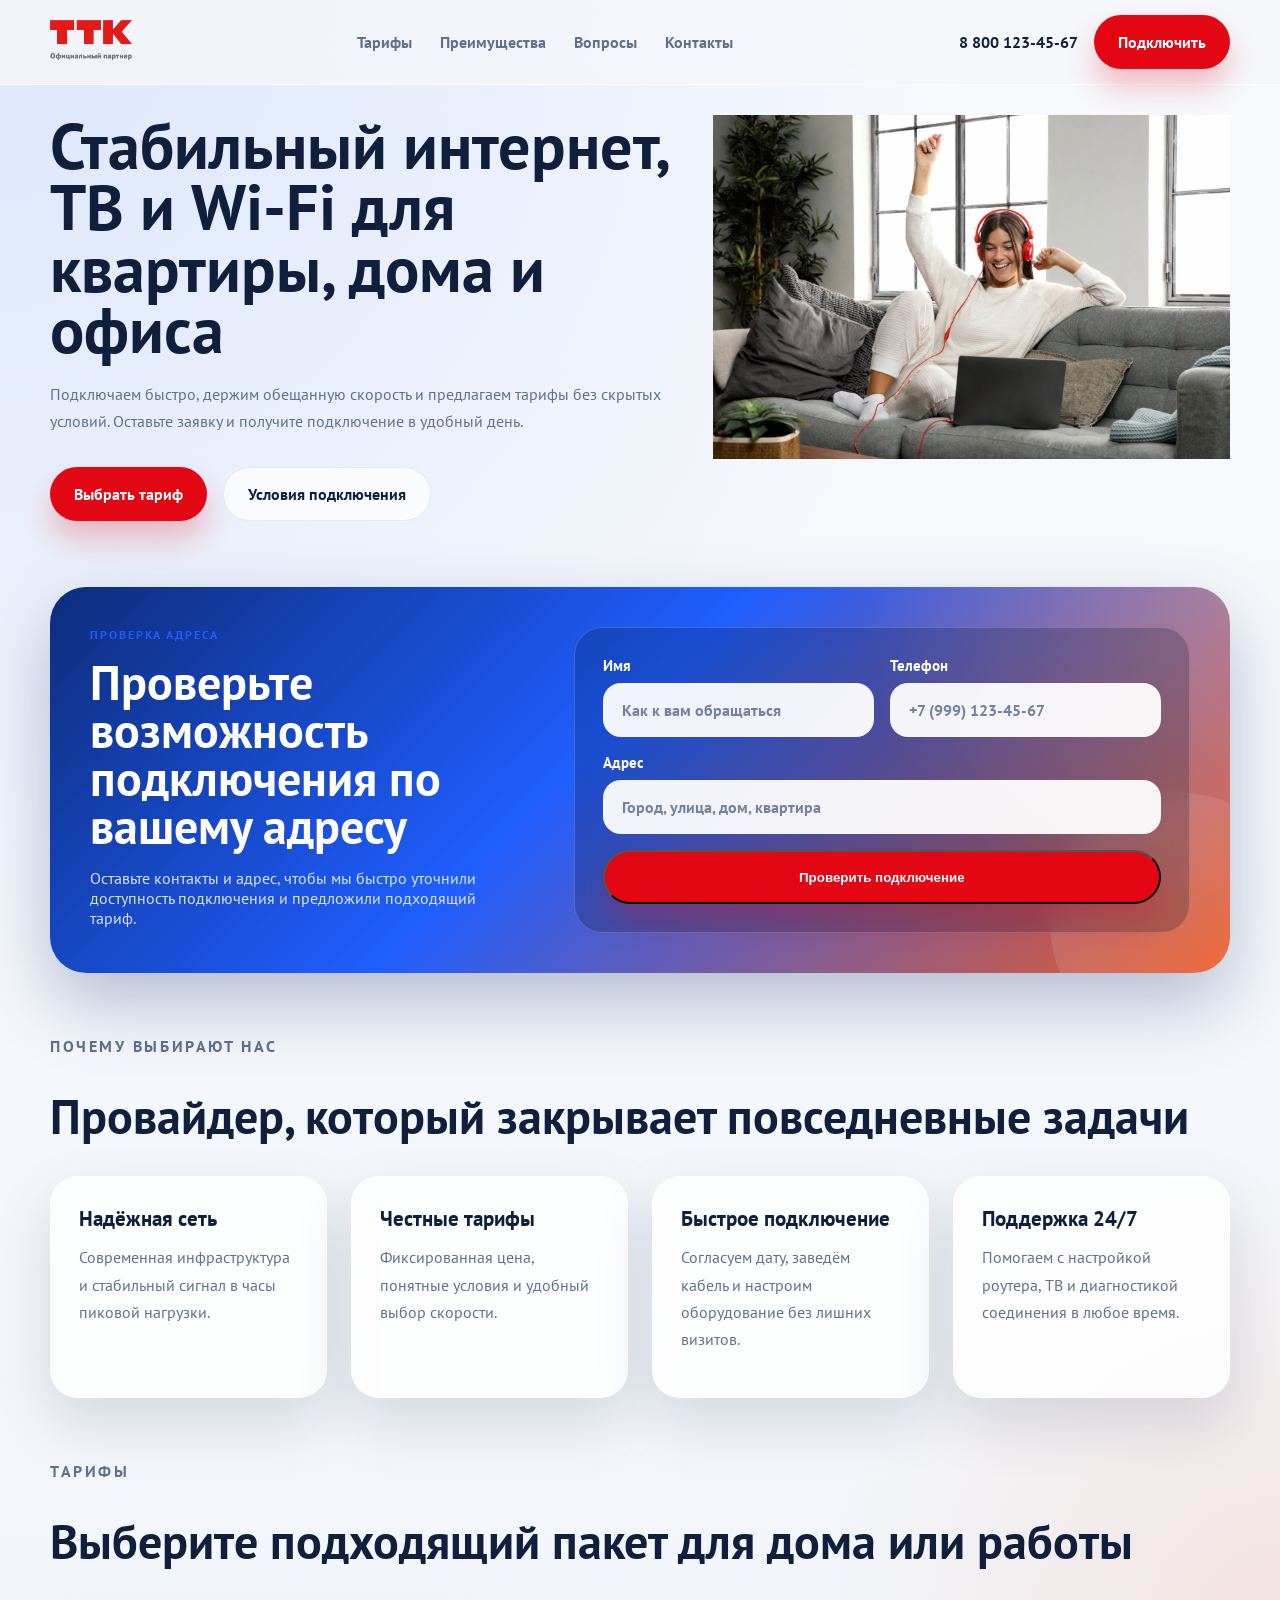
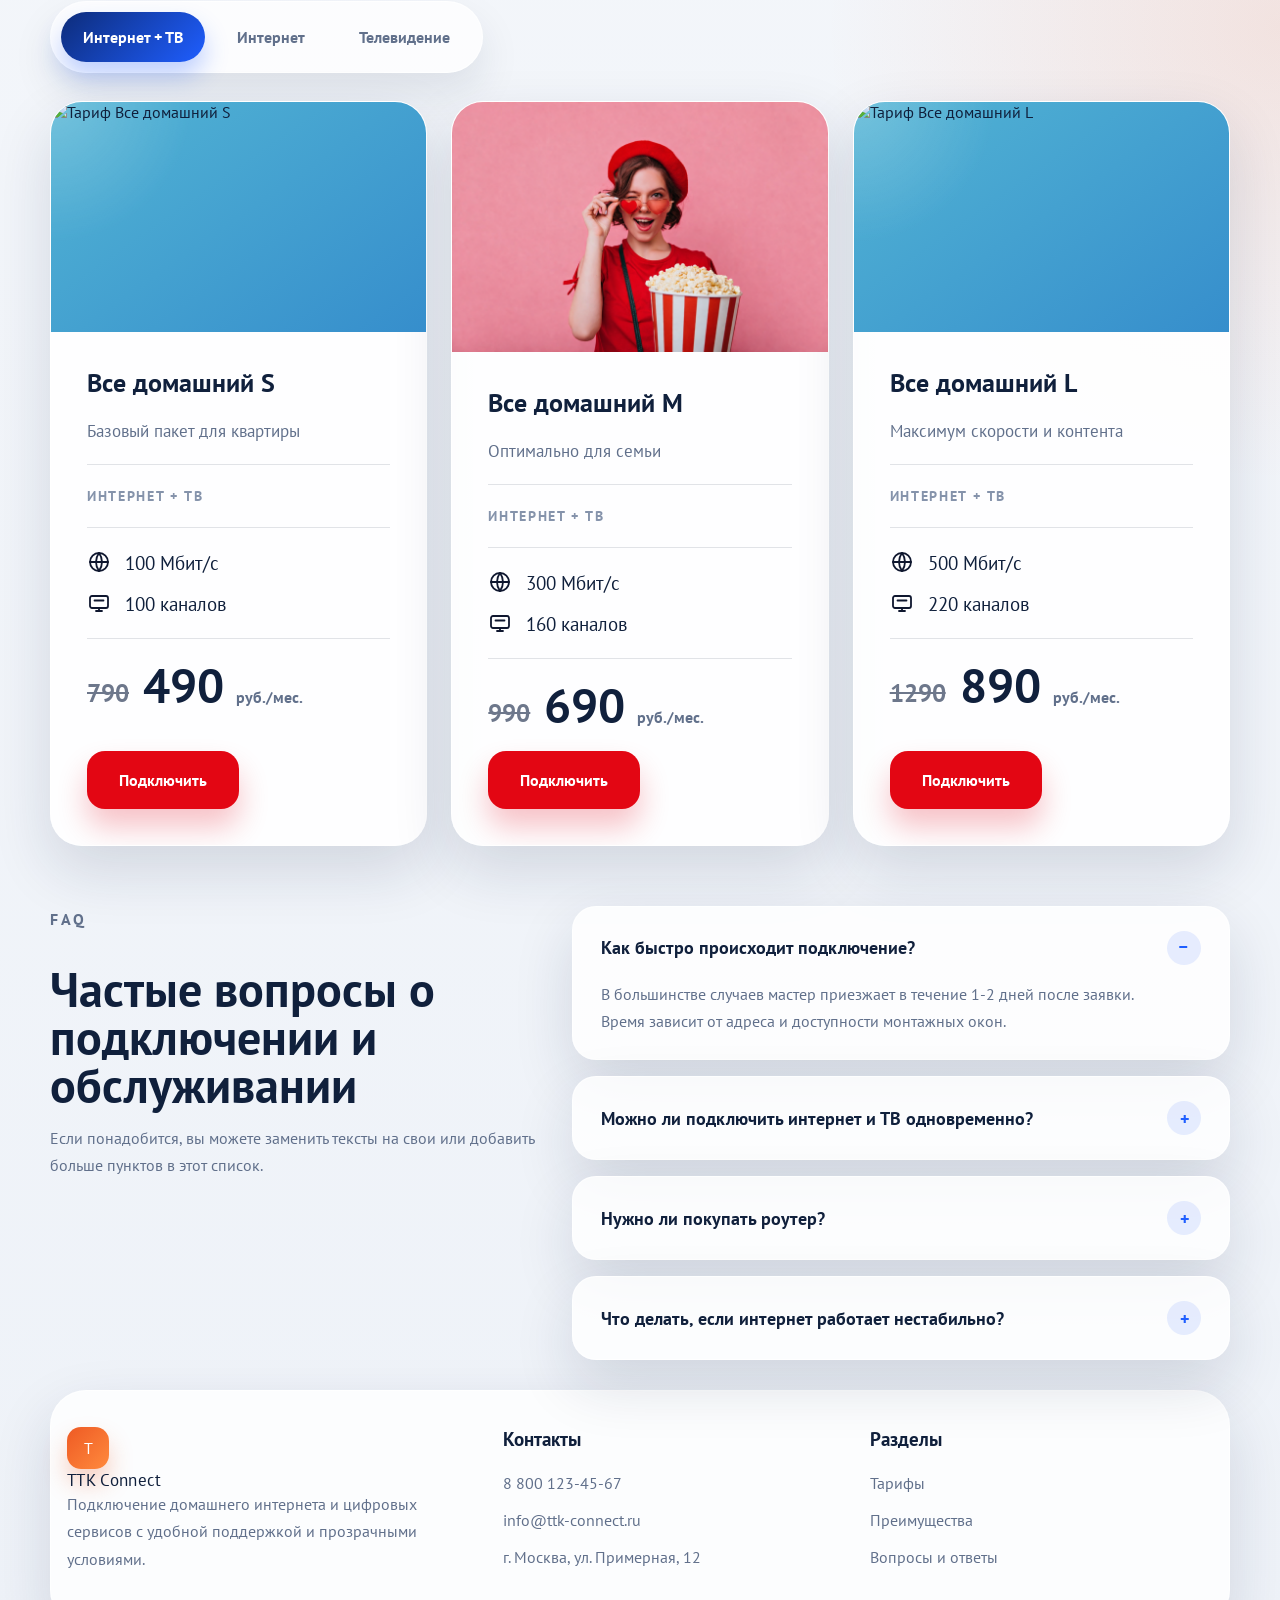
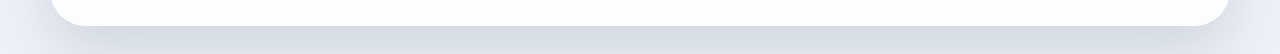
==== commit 39ab1e8a: "tarif-img" ====
--- a/index.html
+++ b/index.html
@@ -138,7 +138,7 @@
           <div class="tariffs-panel is-active" id="tariff-panel-combo" role="tabpanel" aria-labelledby="tariff-tab-combo">
             <div class="tariffs-grid">
               <article class="promo-tariff-card">
-                <div class="promo-tariff-media"><div class="promo-media-placeholder"><span>Место для изображения тарифа</span></div></div>
+                <div class="promo-tariff-media"><img class="promo-tariff-image" src="img/TVI.jpg" alt="Тариф Все домашний S"></div>
                 <div class="promo-tariff-body">
                   <h3>Все домашний S</h3>
                   <p class="promo-tariff-subtitle">Базовый пакет для квартиры</p>
@@ -153,7 +153,7 @@
               </article>
 
               <article class="promo-tariff-card">
-                <div class="promo-tariff-media"><div class="promo-media-placeholder"><span>Место для изображения тарифа</span></div></div>
+                <div class="promo-tariff-media"><img class="promo-tariff-image" src="img/TVI.png" alt="Тариф Все домашний M"></div>
                 <div class="promo-tariff-body">
                   <h3>Все домашний M</h3>
                   <p class="promo-tariff-subtitle">Оптимально для семьи</p>
@@ -168,7 +168,7 @@
               </article>
 
               <article class="promo-tariff-card">
-                <div class="promo-tariff-media"><div class="promo-media-placeholder"><span>Место для изображения тарифа</span></div></div>
+                <div class="promo-tariff-media"><img class="promo-tariff-image" src="img/TVI1.jpg" alt="Тариф Все домашний L"></div>
                 <div class="promo-tariff-body">
                   <h3>Все домашний L</h3>
                   <p class="promo-tariff-subtitle">Максимум скорости и контента</p>
@@ -187,7 +187,7 @@
           <div class="tariffs-panel" id="tariff-panel-internet" role="tabpanel" aria-labelledby="tariff-tab-internet" hidden>
             <div class="tariffs-grid">
               <article class="promo-tariff-card">
-                <div class="promo-tariff-media"><div class="promo-media-placeholder"><span>Место для изображения тарифа</span></div></div>
+                <div class="promo-tariff-media"><img class="promo-tariff-image" src="img/internet1.png" alt="Тариф Интернет Start"></div>
                 <div class="promo-tariff-body">
                   <h3>Интернет Start</h3>
                   <p class="promo-tariff-subtitle">Для ежедневных задач</p>
@@ -202,7 +202,7 @@
               </article>
 
               <article class="promo-tariff-card">
-                <div class="promo-tariff-media"><div class="promo-media-placeholder"><span>Место для изображения тарифа</span></div></div>
+                <div class="promo-tariff-media"><img class="promo-tariff-image" src="img/internet2.png" alt="Тариф Интернет Smart"></div>
                 <div class="promo-tariff-body">
                   <h3>Интернет Smart</h3>
                   <p class="promo-tariff-subtitle">Высокая скорость для семьи</p>
@@ -217,7 +217,7 @@
               </article>
 
               <article class="promo-tariff-card">
-                <div class="promo-tariff-media"><div class="promo-media-placeholder"><span>Место для изображения тарифа</span></div></div>
+                <div class="promo-tariff-media"><img class="promo-tariff-image" src="img/internet3.png" alt="Тариф Интернет Pro"></div>
                 <div class="promo-tariff-body">
                   <h3>Интернет Pro</h3>
                   <p class="promo-tariff-subtitle">Максимальная скорость</p>
@@ -236,7 +236,7 @@
           <div class="tariffs-panel" id="tariff-panel-tv" role="tabpanel" aria-labelledby="tariff-tab-tv" hidden>
             <div class="tariffs-grid">
               <article class="promo-tariff-card">
-                <div class="promo-tariff-media"><div class="promo-media-placeholder"><span>Место для изображения тарифа</span></div></div>
+                <div class="promo-tariff-media"><img class="promo-tariff-image" src="img/TV.png" alt="Тариф ТВ Базовый"></div>
                 <div class="promo-tariff-body">
                   <h3>ТВ Базовый</h3>
                   <p class="promo-tariff-subtitle">Классические каналы</p>
@@ -251,7 +251,7 @@
               </article>
 
               <article class="promo-tariff-card">
-                <div class="promo-tariff-media"><div class="promo-media-placeholder"><span>Место для изображения тарифа</span></div></div>
+                <div class="promo-tariff-media"><img class="promo-tariff-image" src="img/TV.png" alt="Тариф ТВ Семейный"></div>
                 <div class="promo-tariff-body">
                   <h3>ТВ Семейный</h3>
                   <p class="promo-tariff-subtitle">Популярный набор каналов</p>
@@ -266,7 +266,7 @@
               </article>
 
               <article class="promo-tariff-card">
-                <div class="promo-tariff-media"><div class="promo-media-placeholder"><span>Место для изображения тарифа</span></div></div>
+                <div class="promo-tariff-media"><img class="promo-tariff-image" src="img/TV.png" alt="Тариф ТВ Максимум"></div>
                 <div class="promo-tariff-body">
                   <h3>ТВ Максимум</h3>
                   <p class="promo-tariff-subtitle">Кино, спорт и премиум пакеты</p>
@@ -370,4 +370,3 @@
 </body>
 </html>
 
-
--- a/styles.css
+++ b/styles.css
@@ -480,6 +480,14 @@
   background:
     radial-gradient(circle at top left, rgba(255, 255, 255, 0.2), transparent 32%),
     linear-gradient(145deg, #52b4d4 0%, #368ecc 100%);
+}
+
+.promo-tariff-image {
+  display: block;
+  width: 100%;
+  height: 100%;
+  min-height: 210px;
+  object-fit: cover;
 }
 
 .promo-ribbon {
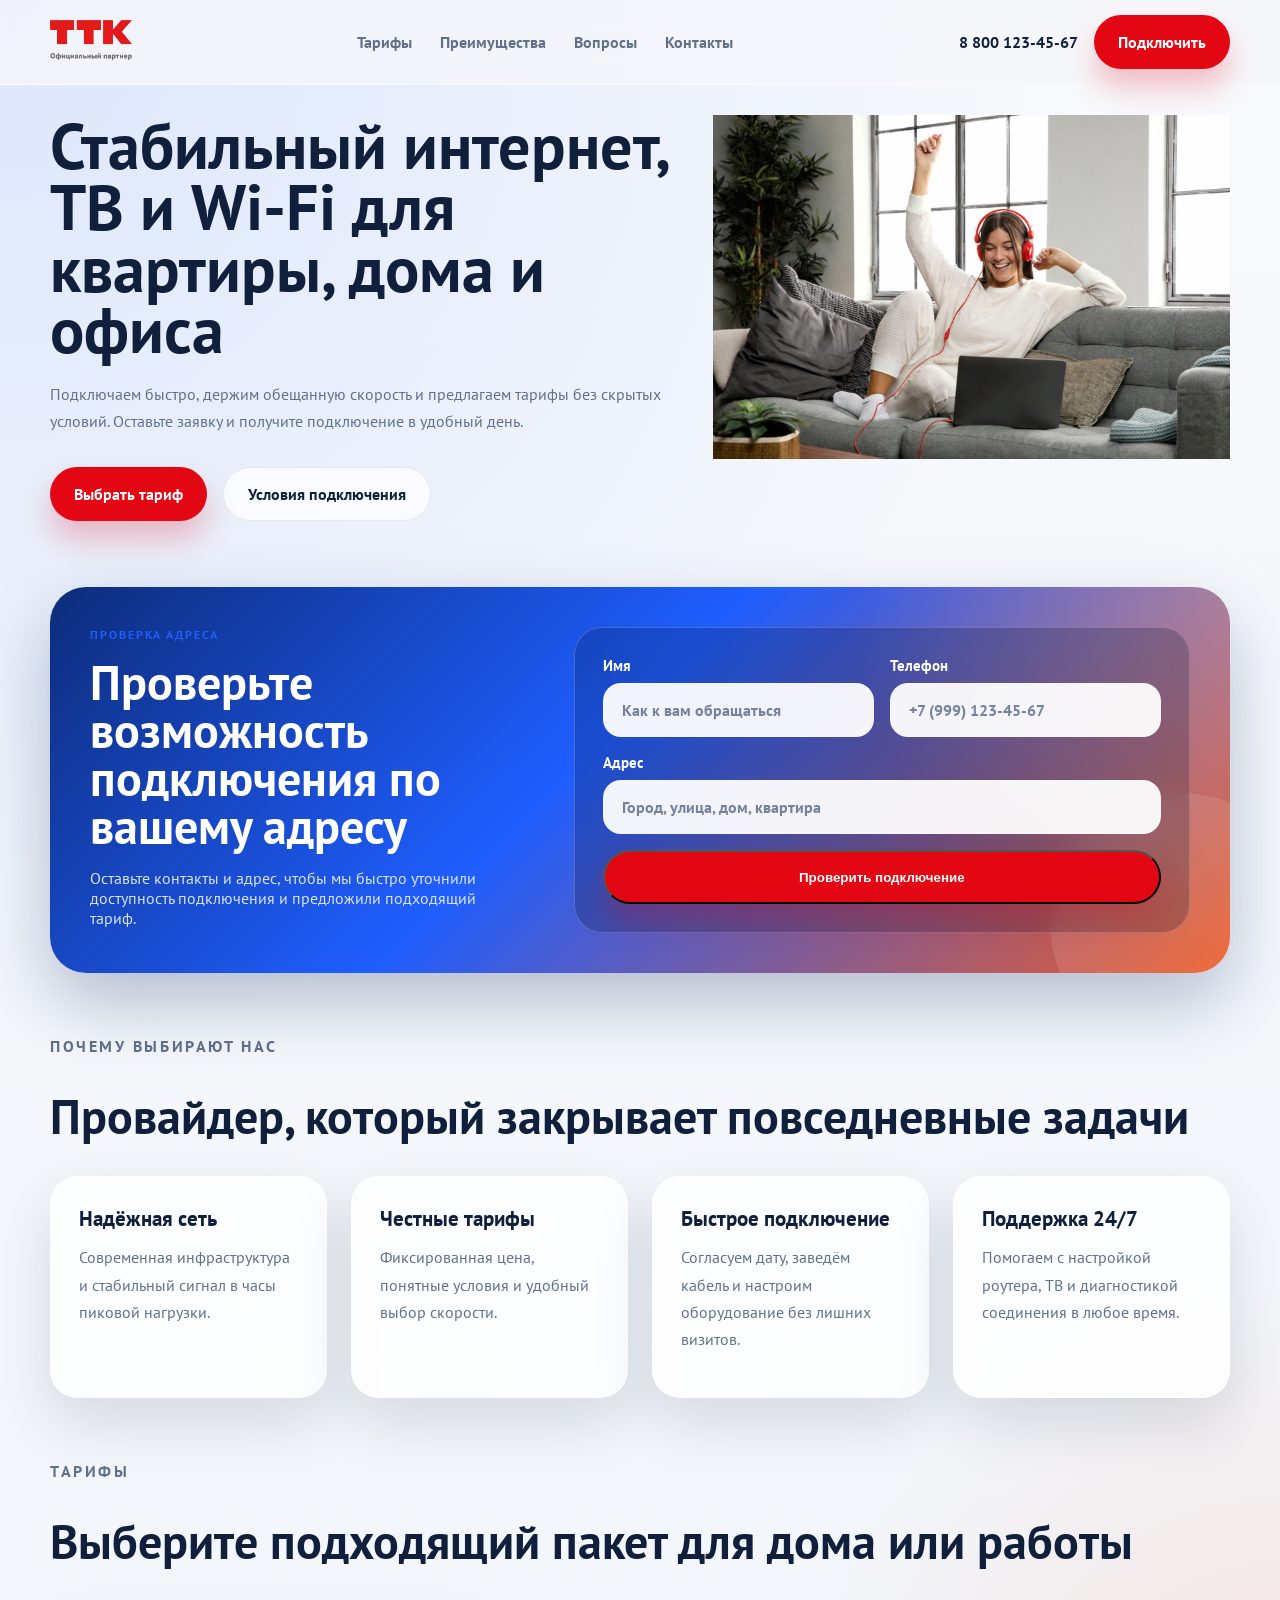
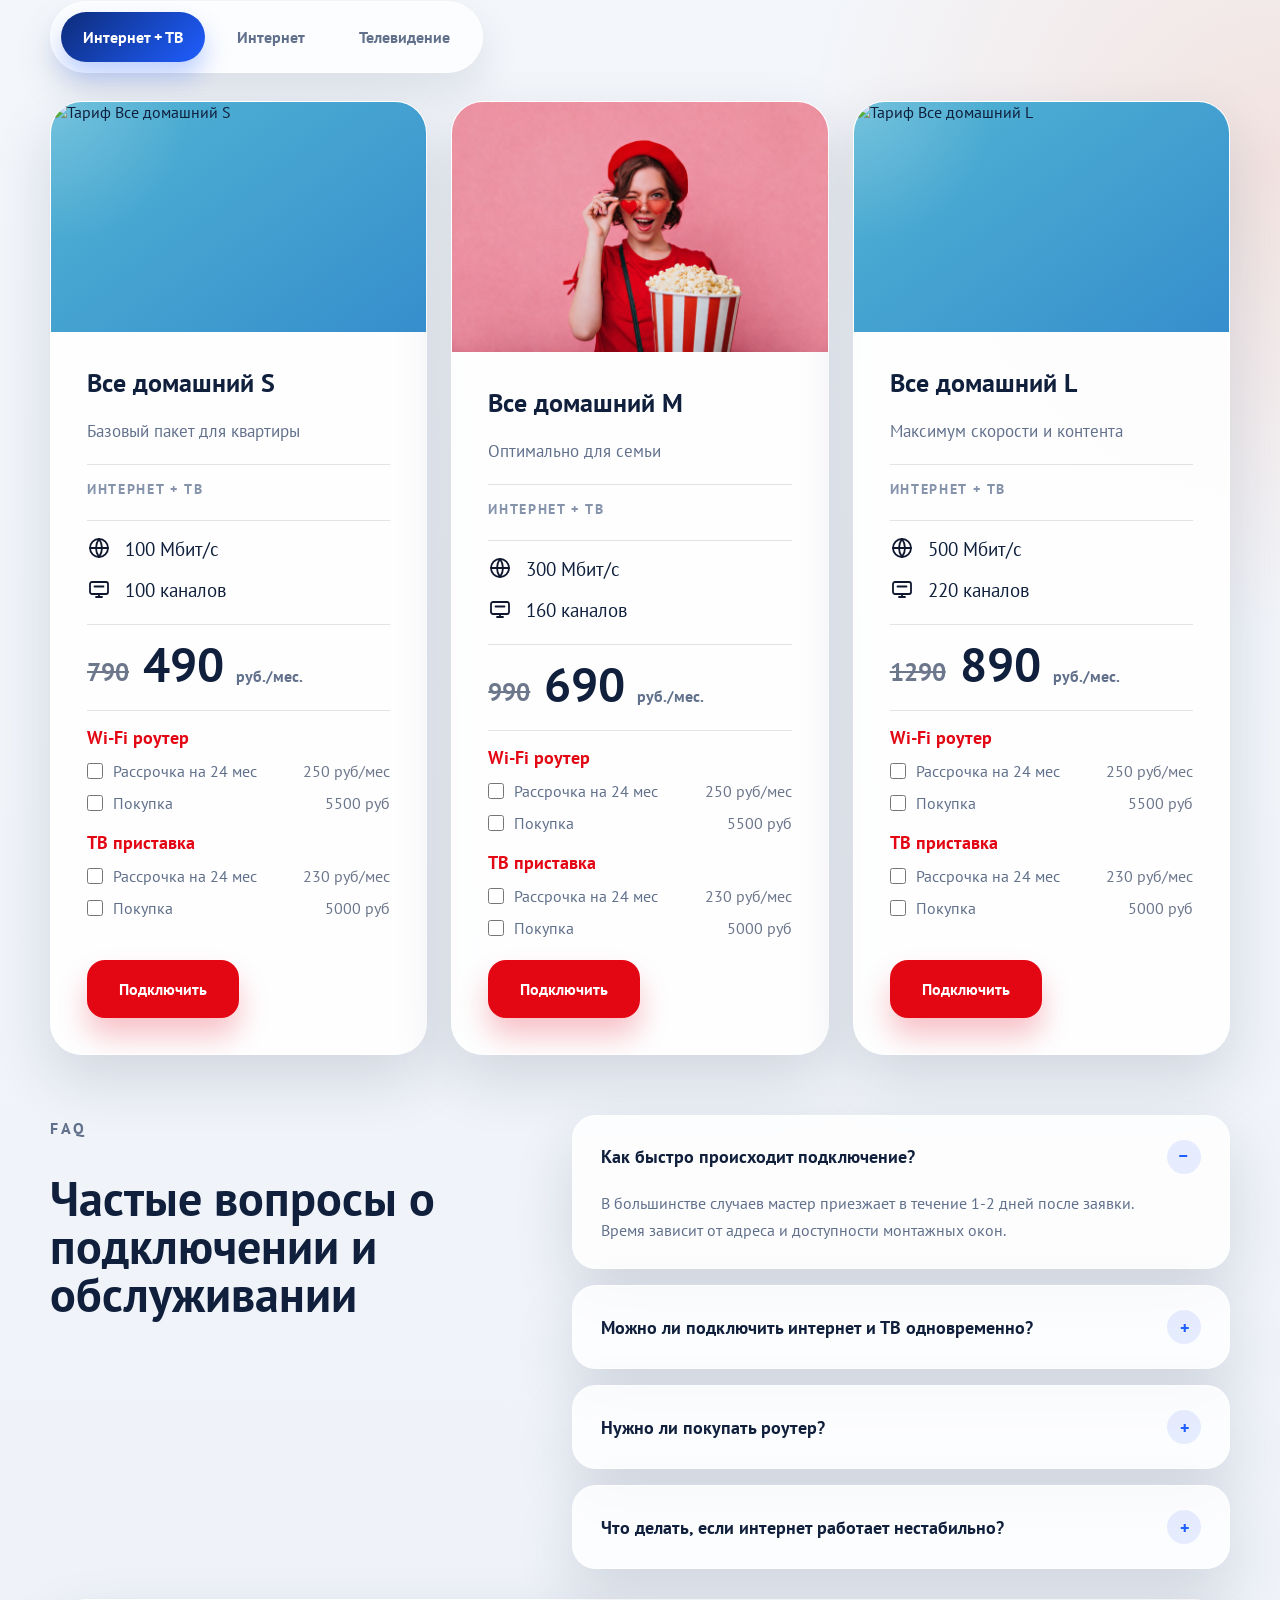
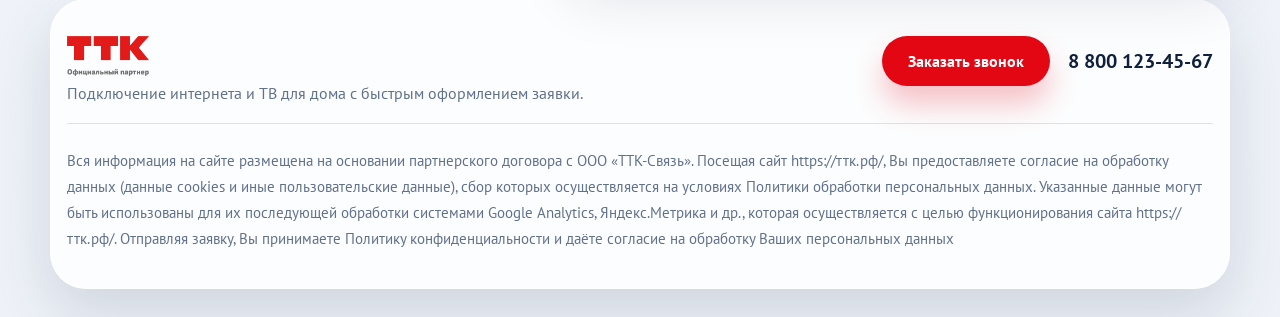
==== commit 8622cb73: "footer" ====
--- a/index.html
+++ b/index.html
@@ -148,6 +148,30 @@
                     <li><span class="promo-feature-icon" aria-hidden="true"><svg viewBox="0 0 24 24" fill="none"><rect x="3" y="5" width="18" height="12" rx="2" stroke="currentColor" stroke-width="1.8"></rect><path d="M9 20h6M12 17v3M7.5 9.5h9" stroke="currentColor" stroke-width="1.8" stroke-linecap="round"></path></svg></span><span>100 каналов</span></li>
                   </ul>
                   <div class="promo-tariff-price"><span class="promo-old-price">790</span><p class="price">490 <span>руб./мес.</span></p></div>
+                  <div class="promo-tariff-equipment">
+                    <div class="promo-equipment-group">
+                      <p class="promo-equipment-title">Wi-Fi роутер</p>
+                      <label class="promo-equipment-option">
+                        <span class="promo-equipment-choice"><input type="checkbox" name="combo-s-router-installment"><span>Рассрочка на 24 мес</span></span>
+                        <span class="promo-equipment-price">250 руб/мес</span>
+                      </label>
+                      <label class="promo-equipment-option">
+                        <span class="promo-equipment-choice"><input type="checkbox" name="combo-s-router-buy"><span>Покупка</span></span>
+                        <span class="promo-equipment-price">5500 руб</span>
+                      </label>
+                    </div>
+                    <div class="promo-equipment-group">
+                      <p class="promo-equipment-title">ТВ приставка</p>
+                      <label class="promo-equipment-option">
+                        <span class="promo-equipment-choice"><input type="checkbox" name="combo-s-tv-installment"><span>Рассрочка на 24 мес</span></span>
+                        <span class="promo-equipment-price">230 руб/мес</span>
+                      </label>
+                      <label class="promo-equipment-option">
+                        <span class="promo-equipment-choice"><input type="checkbox" name="combo-s-tv-buy"><span>Покупка</span></span>
+                        <span class="promo-equipment-price">5000 руб</span>
+                      </label>
+                    </div>
+                  </div>
                   <a class="button button-primary promo-tariff-button" href="#contacts">Подключить</a>
                 </div>
               </article>
@@ -163,6 +187,30 @@
                     <li><span class="promo-feature-icon" aria-hidden="true"><svg viewBox="0 0 24 24" fill="none"><rect x="3" y="5" width="18" height="12" rx="2" stroke="currentColor" stroke-width="1.8"></rect><path d="M9 20h6M12 17v3M7.5 9.5h9" stroke="currentColor" stroke-width="1.8" stroke-linecap="round"></path></svg></span><span>160 каналов</span></li>
                   </ul>
                   <div class="promo-tariff-price"><span class="promo-old-price">990</span><p class="price">690 <span>руб./мес.</span></p></div>
+                  <div class="promo-tariff-equipment">
+                    <div class="promo-equipment-group">
+                      <p class="promo-equipment-title">Wi-Fi роутер</p>
+                      <label class="promo-equipment-option">
+                        <span class="promo-equipment-choice"><input type="checkbox" name="combo-m-router-installment"><span>Рассрочка на 24 мес</span></span>
+                        <span class="promo-equipment-price">250 руб/мес</span>
+                      </label>
+                      <label class="promo-equipment-option">
+                        <span class="promo-equipment-choice"><input type="checkbox" name="combo-m-router-buy"><span>Покупка</span></span>
+                        <span class="promo-equipment-price">5500 руб</span>
+                      </label>
+                    </div>
+                    <div class="promo-equipment-group">
+                      <p class="promo-equipment-title">ТВ приставка</p>
+                      <label class="promo-equipment-option">
+                        <span class="promo-equipment-choice"><input type="checkbox" name="combo-m-tv-installment"><span>Рассрочка на 24 мес</span></span>
+                        <span class="promo-equipment-price">230 руб/мес</span>
+                      </label>
+                      <label class="promo-equipment-option">
+                        <span class="promo-equipment-choice"><input type="checkbox" name="combo-m-tv-buy"><span>Покупка</span></span>
+                        <span class="promo-equipment-price">5000 руб</span>
+                      </label>
+                    </div>
+                  </div>
                   <a class="button button-primary promo-tariff-button" href="#contacts">Подключить</a>
                 </div>
               </article>
@@ -178,6 +226,30 @@
                     <li><span class="promo-feature-icon" aria-hidden="true"><svg viewBox="0 0 24 24" fill="none"><rect x="3" y="5" width="18" height="12" rx="2" stroke="currentColor" stroke-width="1.8"></rect><path d="M9 20h6M12 17v3M7.5 9.5h9" stroke="currentColor" stroke-width="1.8" stroke-linecap="round"></path></svg></span><span>220 каналов</span></li>
                   </ul>
                   <div class="promo-tariff-price"><span class="promo-old-price">1290</span><p class="price">890 <span>руб./мес.</span></p></div>
+                  <div class="promo-tariff-equipment">
+                    <div class="promo-equipment-group">
+                      <p class="promo-equipment-title">Wi-Fi роутер</p>
+                      <label class="promo-equipment-option">
+                        <span class="promo-equipment-choice"><input type="checkbox" name="combo-l-router-installment"><span>Рассрочка на 24 мес</span></span>
+                        <span class="promo-equipment-price">250 руб/мес</span>
+                      </label>
+                      <label class="promo-equipment-option">
+                        <span class="promo-equipment-choice"><input type="checkbox" name="combo-l-router-buy"><span>Покупка</span></span>
+                        <span class="promo-equipment-price">5500 руб</span>
+                      </label>
+                    </div>
+                    <div class="promo-equipment-group">
+                      <p class="promo-equipment-title">ТВ приставка</p>
+                      <label class="promo-equipment-option">
+                        <span class="promo-equipment-choice"><input type="checkbox" name="combo-l-tv-installment"><span>Рассрочка на 24 мес</span></span>
+                        <span class="promo-equipment-price">230 руб/мес</span>
+                      </label>
+                      <label class="promo-equipment-option">
+                        <span class="promo-equipment-choice"><input type="checkbox" name="combo-l-tv-buy"><span>Покупка</span></span>
+                        <span class="promo-equipment-price">5000 руб</span>
+                      </label>
+                    </div>
+                  </div>
                   <a class="button button-primary promo-tariff-button" href="#contacts">Подключить</a>
                 </div>
               </article>
@@ -194,9 +266,21 @@
                   <div class="promo-tariff-category">Интернет</div>
                   <ul class="promo-tariff-features">
                     <li><span class="promo-feature-icon" aria-hidden="true"><svg viewBox="0 0 24 24" fill="none"><circle cx="12" cy="12" r="9" stroke="currentColor" stroke-width="1.8"></circle><path d="M3 12h18M12 3a15 15 0 0 1 0 18M12 3a15 15 0 0 0 0 18" stroke="currentColor" stroke-width="1.8" stroke-linecap="round"></path></svg></span><span>100 Мбит/с</span></li>
-                    <li><span class="promo-feature-icon" aria-hidden="true"><svg viewBox="0 0 24 24" fill="none"><path d="M5 16.5A8.5 8.5 0 0 1 18.7 10M7.5 19A11.5 11.5 0 0 1 22 10M2 12a14.5 14.5 0 0 1 5-4" stroke="currentColor" stroke-width="1.8" stroke-linecap="round"></path><circle cx="12" cy="18" r="1.7" fill="currentColor"></circle></svg></span><span>Wi-Fi для 5 устройств</span></li>
                   </ul>
                   <div class="promo-tariff-price"><span class="promo-old-price">590</span><p class="price">390 <span>руб./мес.</span></p></div>
+                  <div class="promo-tariff-equipment">
+                    <div class="promo-equipment-group">
+                      <p class="promo-equipment-title">Wi-Fi роутер</p>
+                      <label class="promo-equipment-option">
+                        <span class="promo-equipment-choice"><input type="checkbox" name="internet-start-router-installment"><span>Рассрочка на 24 мес</span></span>
+                        <span class="promo-equipment-price">250 руб/мес</span>
+                      </label>
+                      <label class="promo-equipment-option">
+                        <span class="promo-equipment-choice"><input type="checkbox" name="internet-start-router-buy"><span>Покупка</span></span>
+                        <span class="promo-equipment-price">5500 руб</span>
+                      </label>
+                    </div>
+                  </div>
                   <a class="button button-primary promo-tariff-button" href="#contacts">Подключить</a>
                 </div>
               </article>
@@ -209,9 +293,21 @@
                   <div class="promo-tariff-category">Интернет</div>
                   <ul class="promo-tariff-features">
                     <li><span class="promo-feature-icon" aria-hidden="true"><svg viewBox="0 0 24 24" fill="none"><circle cx="12" cy="12" r="9" stroke="currentColor" stroke-width="1.8"></circle><path d="M3 12h18M12 3a15 15 0 0 1 0 18M12 3a15 15 0 0 0 0 18" stroke="currentColor" stroke-width="1.8" stroke-linecap="round"></path></svg></span><span>300 Мбит/с</span></li>
-                    <li><span class="promo-feature-icon" aria-hidden="true"><svg viewBox="0 0 24 24" fill="none"><path d="M5 16.5A8.5 8.5 0 0 1 18.7 10M7.5 19A11.5 11.5 0 0 1 22 10M2 12a14.5 14.5 0 0 1 5-4" stroke="currentColor" stroke-width="1.8" stroke-linecap="round"></path><circle cx="12" cy="18" r="1.7" fill="currentColor"></circle></svg></span><span>Wi-Fi для 10 устройств</span></li>
                   </ul>
                   <div class="promo-tariff-price"><span class="promo-old-price">790</span><p class="price">590 <span>руб./мес.</span></p></div>
+                  <div class="promo-tariff-equipment">
+                    <div class="promo-equipment-group">
+                      <p class="promo-equipment-title">Wi-Fi роутер</p>
+                      <label class="promo-equipment-option">
+                        <span class="promo-equipment-choice"><input type="checkbox" name="internet-smart-router-installment"><span>Рассрочка на 24 мес</span></span>
+                        <span class="promo-equipment-price">250 руб/мес</span>
+                      </label>
+                      <label class="promo-equipment-option">
+                        <span class="promo-equipment-choice"><input type="checkbox" name="internet-smart-router-buy"><span>Покупка</span></span>
+                        <span class="promo-equipment-price">5500 руб</span>
+                      </label>
+                    </div>
+                  </div>
                   <a class="button button-primary promo-tariff-button" href="#contacts">Подключить</a>
                 </div>
               </article>
@@ -224,9 +320,21 @@
                   <div class="promo-tariff-category">Интернет</div>
                   <ul class="promo-tariff-features">
                     <li><span class="promo-feature-icon" aria-hidden="true"><svg viewBox="0 0 24 24" fill="none"><circle cx="12" cy="12" r="9" stroke="currentColor" stroke-width="1.8"></circle><path d="M3 12h18M12 3a15 15 0 0 1 0 18M12 3a15 15 0 0 0 0 18" stroke="currentColor" stroke-width="1.8" stroke-linecap="round"></path></svg></span><span>500 Мбит/с</span></li>
-                    <li><span class="promo-feature-icon" aria-hidden="true"><svg viewBox="0 0 24 24" fill="none"><path d="M5 16.5A8.5 8.5 0 0 1 18.7 10M7.5 19A11.5 11.5 0 0 1 22 10M2 12a14.5 14.5 0 0 1 5-4" stroke="currentColor" stroke-width="1.8" stroke-linecap="round"></path><circle cx="12" cy="18" r="1.7" fill="currentColor"></circle></svg></span><span>Wi-Fi для 15 устройств</span></li>
                   </ul>
                   <div class="promo-tariff-price"><span class="promo-old-price">1090</span><p class="price">790 <span>руб./мес.</span></p></div>
+                  <div class="promo-tariff-equipment">
+                    <div class="promo-equipment-group">
+                      <p class="promo-equipment-title">Wi-Fi роутер</p>
+                      <label class="promo-equipment-option">
+                        <span class="promo-equipment-choice"><input type="checkbox" name="internet-pro-router-installment"><span>Рассрочка на 24 мес</span></span>
+                        <span class="promo-equipment-price">250 руб/мес</span>
+                      </label>
+                      <label class="promo-equipment-option">
+                        <span class="promo-equipment-choice"><input type="checkbox" name="internet-pro-router-buy"><span>Покупка</span></span>
+                        <span class="promo-equipment-price">5500 руб</span>
+                      </label>
+                    </div>
+                  </div>
                   <a class="button button-primary promo-tariff-button" href="#contacts">Подключить</a>
                 </div>
               </article>
@@ -243,9 +351,21 @@
                   <div class="promo-tariff-category">Телевидение</div>
                   <ul class="promo-tariff-features">
                     <li><span class="promo-feature-icon" aria-hidden="true"><svg viewBox="0 0 24 24" fill="none"><rect x="3" y="5" width="18" height="12" rx="2" stroke="currentColor" stroke-width="1.8"></rect><path d="M9 20h6M12 17v3M7.5 9.5h9" stroke="currentColor" stroke-width="1.8" stroke-linecap="round"></path></svg></span><span>120 каналов</span></li>
-                    <li><span class="promo-feature-icon" aria-hidden="true"><svg viewBox="0 0 24 24" fill="none"><path d="M5 7.5h14M7 4.5h10M9 16l3 2 3-2V9H9v7Z" stroke="currentColor" stroke-width="1.8" stroke-linecap="round" stroke-linejoin="round"></path></svg></span><span>2 онлайн-кинотеатра</span></li>
                   </ul>
                   <div class="promo-tariff-price"><span class="promo-old-price">450</span><p class="price">290 <span>руб./мес.</span></p></div>
+                  <div class="promo-tariff-equipment">
+                    <div class="promo-equipment-group">
+                      <p class="promo-equipment-title">ТВ приставка</p>
+                      <label class="promo-equipment-option">
+                        <span class="promo-equipment-choice"><input type="checkbox" name="tv-base-tv-installment"><span>Рассрочка на 24 мес</span></span>
+                        <span class="promo-equipment-price">230 руб/мес</span>
+                      </label>
+                      <label class="promo-equipment-option">
+                        <span class="promo-equipment-choice"><input type="checkbox" name="tv-base-tv-buy"><span>Покупка</span></span>
+                        <span class="promo-equipment-price">5000 руб</span>
+                      </label>
+                    </div>
+                  </div>
                   <a class="button button-primary promo-tariff-button" href="#contacts">Подключить</a>
                 </div>
               </article>
@@ -258,9 +378,21 @@
                   <div class="promo-tariff-category">Телевидение</div>
                   <ul class="promo-tariff-features">
                     <li><span class="promo-feature-icon" aria-hidden="true"><svg viewBox="0 0 24 24" fill="none"><rect x="3" y="5" width="18" height="12" rx="2" stroke="currentColor" stroke-width="1.8"></rect><path d="M9 20h6M12 17v3M7.5 9.5h9" stroke="currentColor" stroke-width="1.8" stroke-linecap="round"></path></svg></span><span>180 каналов</span></li>
-                    <li><span class="promo-feature-icon" aria-hidden="true"><svg viewBox="0 0 24 24" fill="none"><path d="M5 7.5h14M7 4.5h10M9 16l3 2 3-2V9H9v7Z" stroke="currentColor" stroke-width="1.8" stroke-linecap="round" stroke-linejoin="round"></path></svg></span><span>5 онлайн-кинотеатров</span></li>
                   </ul>
                   <div class="promo-tariff-price"><span class="promo-old-price">590</span><p class="price">390 <span>руб./мес.</span></p></div>
+                  <div class="promo-tariff-equipment">
+                    <div class="promo-equipment-group">
+                      <p class="promo-equipment-title">ТВ приставка</p>
+                      <label class="promo-equipment-option">
+                        <span class="promo-equipment-choice"><input type="checkbox" name="tv-family-tv-installment"><span>Рассрочка на 24 мес</span></span>
+                        <span class="promo-equipment-price">230 руб/мес</span>
+                      </label>
+                      <label class="promo-equipment-option">
+                        <span class="promo-equipment-choice"><input type="checkbox" name="tv-family-tv-buy"><span>Покупка</span></span>
+                        <span class="promo-equipment-price">5000 руб</span>
+                      </label>
+                    </div>
+                  </div>
                   <a class="button button-primary promo-tariff-button" href="#contacts">Подключить</a>
                 </div>
               </article>
@@ -273,9 +405,21 @@
                   <div class="promo-tariff-category">Телевидение</div>
                   <ul class="promo-tariff-features">
                     <li><span class="promo-feature-icon" aria-hidden="true"><svg viewBox="0 0 24 24" fill="none"><rect x="3" y="5" width="18" height="12" rx="2" stroke="currentColor" stroke-width="1.8"></rect><path d="M9 20h6M12 17v3M7.5 9.5h9" stroke="currentColor" stroke-width="1.8" stroke-linecap="round"></path></svg></span><span>240 каналов</span></li>
-                    <li><span class="promo-feature-icon" aria-hidden="true"><svg viewBox="0 0 24 24" fill="none"><path d="M5 7.5h14M7 4.5h10M9 16l3 2 3-2V9H9v7Z" stroke="currentColor" stroke-width="1.8" stroke-linecap="round" stroke-linejoin="round"></path></svg></span><span>8 онлайн-кинотеатров</span></li>
                   </ul>
                   <div class="promo-tariff-price"><span class="promo-old-price">790</span><p class="price">590 <span>руб./мес.</span></p></div>
+                  <div class="promo-tariff-equipment">
+                    <div class="promo-equipment-group">
+                      <p class="promo-equipment-title">ТВ приставка</p>
+                      <label class="promo-equipment-option">
+                        <span class="promo-equipment-choice"><input type="checkbox" name="tv-max-tv-installment"><span>Рассрочка на 24 мес</span></span>
+                        <span class="promo-equipment-price">230 руб/мес</span>
+                      </label>
+                      <label class="promo-equipment-option">
+                        <span class="promo-equipment-choice"><input type="checkbox" name="tv-max-tv-buy"><span>Покупка</span></span>
+                        <span class="promo-equipment-price">5000 руб</span>
+                      </label>
+                    </div>
+                  </div>
                   <a class="button button-primary promo-tariff-button" href="#contacts">Подключить</a>
                 </div>
               </article>
@@ -290,10 +434,7 @@
         <div class="section-heading faq-heading">
           <p class="eyebrow">FAQ</p>
           <h2>Частые вопросы о подключении и обслуживании</h2>
-          <p>
-            Если понадобится, вы можете заменить тексты на свои или добавить больше
-            пунктов в этот список.
-          </p>
+          
         </div>
 
         <div class="accordion" aria-label="Частые вопросы">
@@ -335,38 +476,28 @@
 
   <footer class="site-footer" id="contacts">
     <div class="container footer-grid">
-      <div>
-        <a class="logo footer-logo" href="#hero">
-          <span class="logo-mark">T</span>
-          <span class="logo-text">TTK Connect</span>
+      <div class="footer-brand">
+        <a class="logo footer-logo" href="/">
+          <img src="img/logo.png" alt="">
         </a>
         <p class="footer-text">
-          Подключение домашнего интернета и цифровых сервисов с удобной поддержкой и
-          прозрачными условиями.
+          Подключение интернета и ТВ для дома с быстрым оформлением заявки.
         </p>
       </div>
 
-      <div>
-        <h3>Контакты</h3>
-        <ul class="footer-list">
-          <li><a href="tel:+78001234567">8 800 123-45-67</a></li>
-          <li><a href="mailto:info@ttk-connect.ru">info@ttk-connect.ru</a></li>
-          <li>г. Москва, ул. Примерная, 12</li>
-        </ul>
-      </div>
-
-      <div>
-        <h3>Разделы</h3>
-        <ul class="footer-list">
-          <li><a href="#tariffs">Тарифы</a></li>
-          <li><a href="#benefits">Преимущества</a></li>
-          <li><a href="#faq">Вопросы и ответы</a></li>
-        </ul>
-      </div>
+      <div class="footer-contact-block">
+        <a class="button button-primary footer-call-button" href="#availability-check">Заказать звонок</a>
+        <a class="footer-phone" href="tel:+78001234567">8 800 123-45-67</a>
+      </div>
+    </div>
+
+    <div class="container footer-legal">
+      <p class="footer-legal-text">
+        Вся информация на сайте размещена на основании партнерского договора с ООО «ТТК-Связь». Посещая сайт https://ттк.рф/, Вы предоставляете согласие на обработку данных (данные cookies и иные пользовательские данные), сбор которых осуществляется на условиях Политики обработки персональных данных. Указанные данные могут быть использованы для их последующей обработки системами Google Analytics, Яндекс.Метрика и др., которая осуществляется с целью функционирования сайта https://ттк.рф/. Отправляя заявку, Вы принимаете Политику конфиденциальности и даёте согласие на обработку Ваших персональных данных
+      </p>
     </div>
   </footer>
 
   <script src="script.js"></script>
 </body>
 </html>
-
--- a/styles.css
+++ b/styles.css
@@ -546,8 +546,9 @@
 
 .promo-tariff-category,
 .promo-tariff-features,
-.promo-tariff-price {
-  padding-top: 22px;
+.promo-tariff-price,
+.promo-tariff-equipment {
+  padding-top: 15px;
   border-top: 1px solid var(--line);
 }
 
@@ -592,6 +593,51 @@
   gap: 14px;
 }
 
+.promo-tariff-equipment {
+  display: grid;
+  gap: 18px;
+}
+
+.promo-equipment-group {
+  display: grid;
+  gap: 12px;
+}
+
+.promo-equipment-title {
+  margin: 0;
+  color: #e30613;
+  font-size: 1.1rem;
+  font-weight: 700;
+}
+
+.promo-equipment-option {
+  display: flex;
+  align-items: center;
+  justify-content: space-between;
+  gap: 12px;
+  color: var(--muted);
+  font-size: 1rem;
+  cursor: pointer;
+}
+
+.promo-equipment-choice {
+  display: inline-flex;
+  align-items: center;
+  gap: 10px;
+}
+
+.promo-equipment-choice input {
+  width: 16px;
+  height: 16px;
+  margin: 0;
+  accent-color: #e30613;
+}
+
+.promo-equipment-price {
+  color: #6d778b;
+  white-space: nowrap;
+}
+
 .promo-old-price {
   color: #6d778b;
   font-size: 1.55rem;
@@ -675,12 +721,48 @@
 }
 
 .footer-grid {
-  grid-template-columns: 1.2fr 1fr 1fr;
+  grid-template-columns: minmax(0, 1.4fr) auto;
   align-items: start;
 }
 
 .footer-logo {
   margin-bottom: 16px;
+}
+
+.footer-brand {
+  max-width: 560px;
+}
+
+.footer-contact-block {
+  display: flex;
+  align-items: center;
+  justify-content: flex-end;
+  gap: 18px;
+  flex-wrap: wrap;
+}
+
+.footer-call-button {
+  min-height: 50px;
+  padding: 0 26px;
+}
+
+.footer-phone {
+  font-size: 1.25rem;
+  font-weight: 800;
+  white-space: nowrap;
+}
+
+.footer-legal {
+ 
+  padding-top: 24px;
+  border-top: 1px solid var(--line);
+}
+
+.footer-legal-text {
+  margin: 0;
+  color: var(--muted);
+  font-size: 0.95rem;
+  line-height: 1.7;
 }
 
 .footer-list {
@@ -781,6 +863,15 @@
     flex-wrap: wrap;
   }
 
+  .promo-equipment-option {
+    align-items: flex-start;
+    flex-direction: column;
+  }
+
+  .promo-equipment-price {
+    padding-left: 26px;
+  }
+
   .availability-card,
   .availability-form {
     padding: 24px;
@@ -798,4 +889,8 @@
   .site-footer {
     margin-bottom: 16px;
   }
-}
+
+  .footer-contact-block {
+    justify-content: flex-start;
+  }
+}
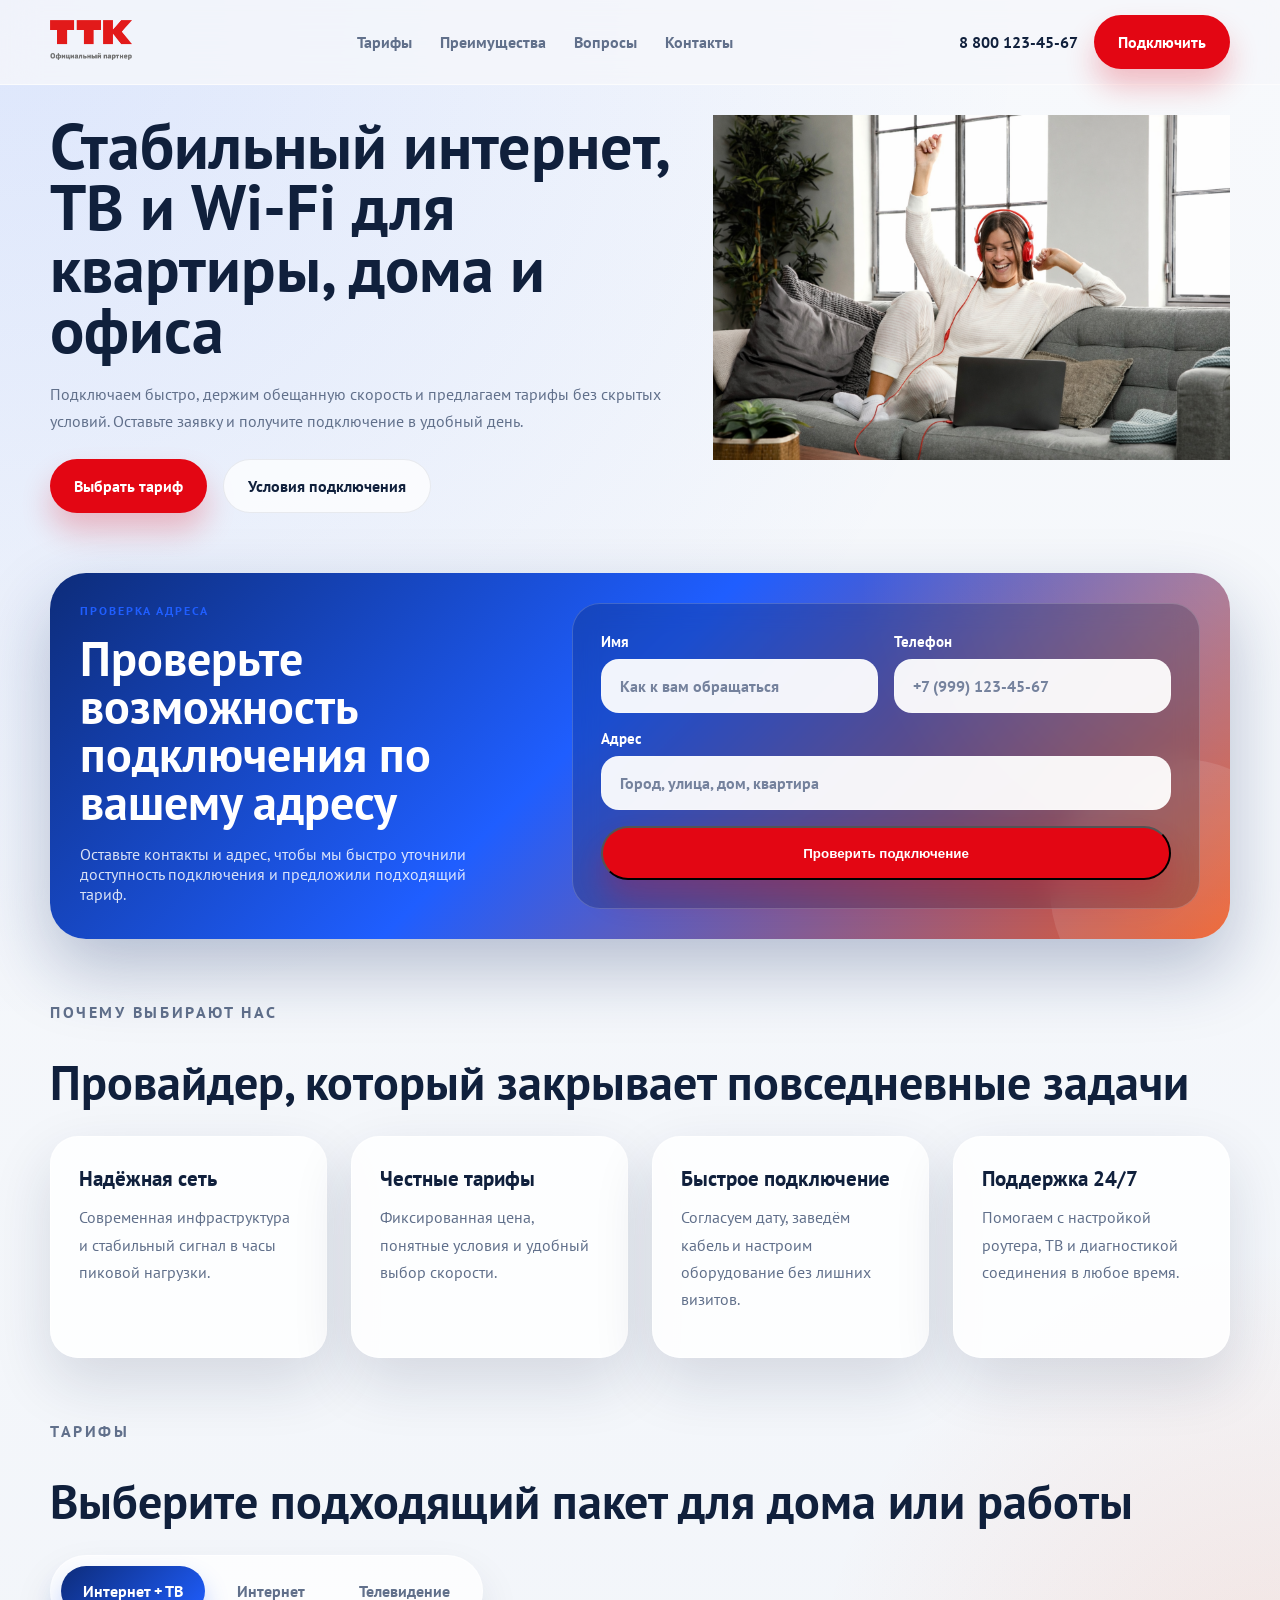
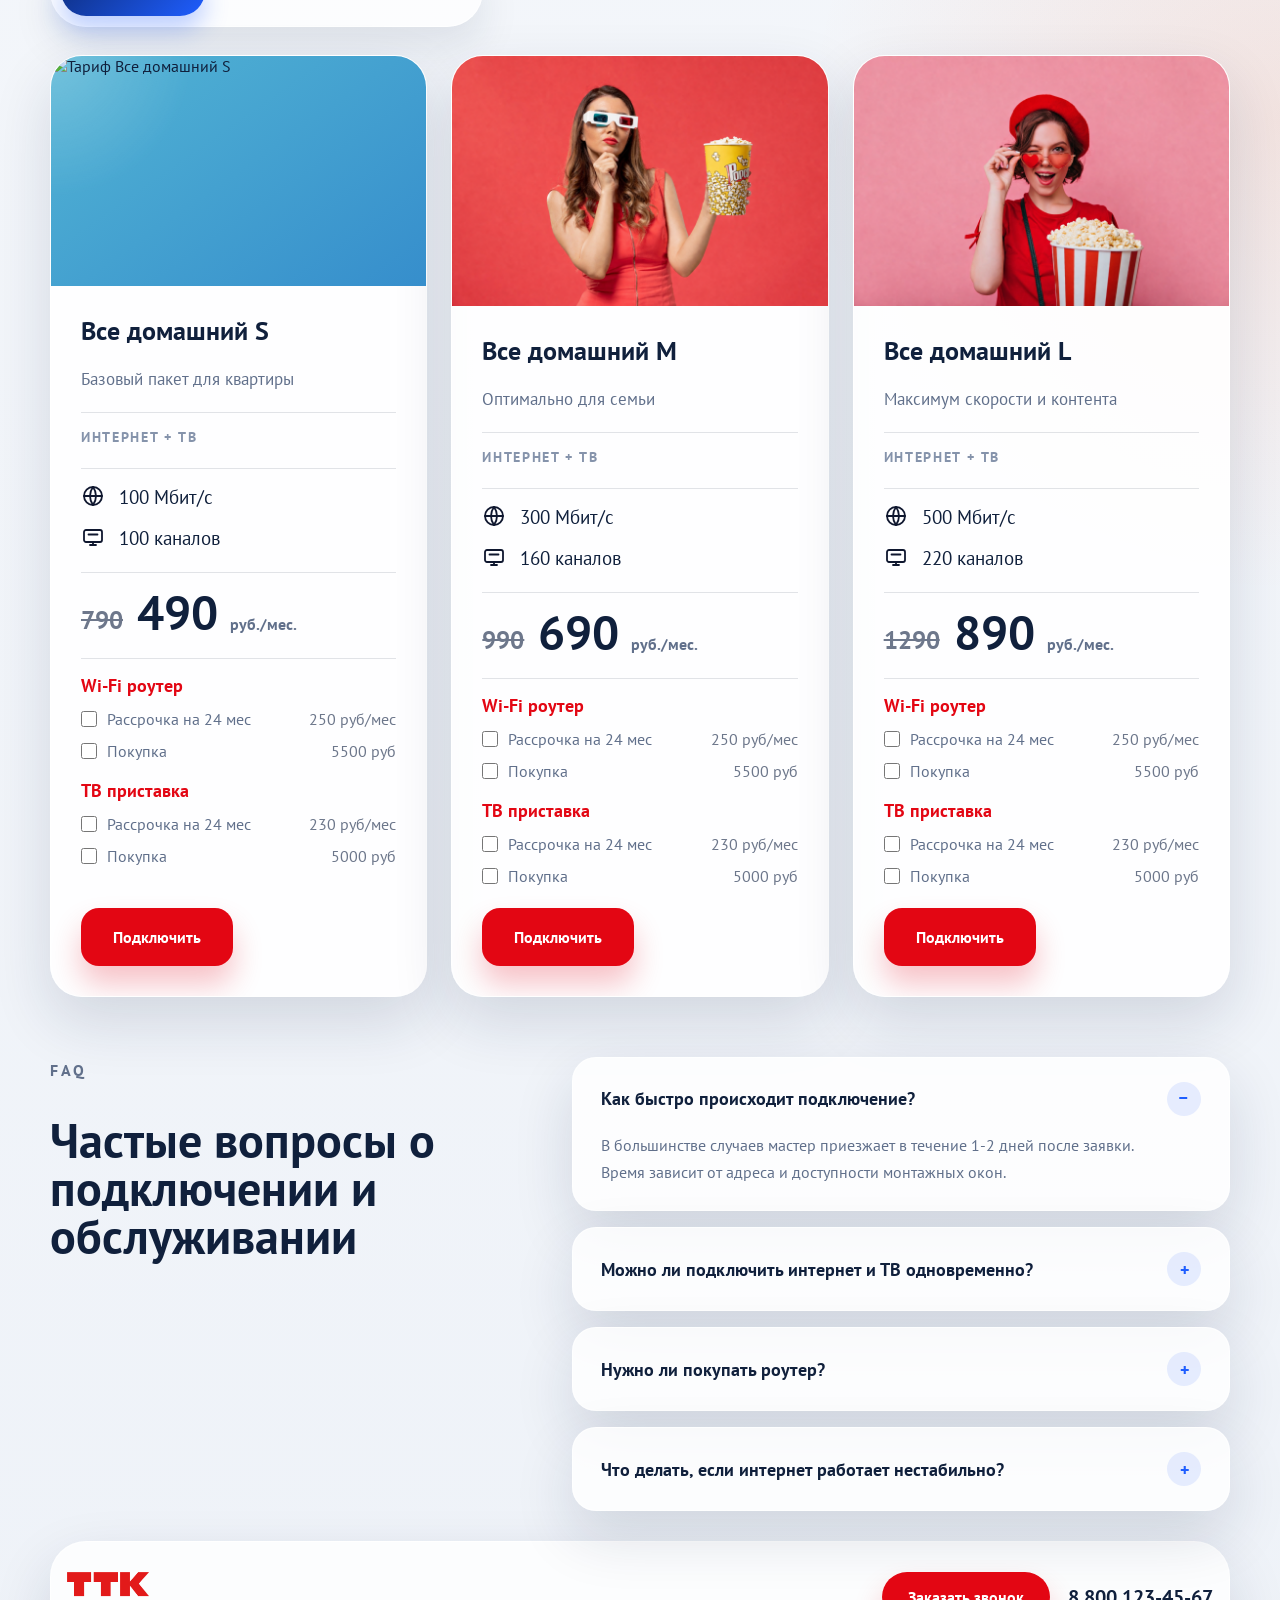
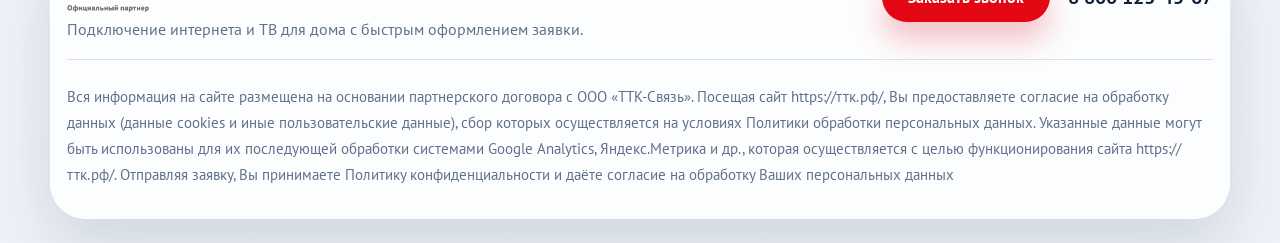
==== commit 450ebe00: "img" ====
--- a/index.html
+++ b/index.html
@@ -55,7 +55,7 @@
         </div>
 
         <div class="hero-visual">
-            <img src="/img/ChatGPT Image 30 мар. 2026 г., 21_10_15.png" alt="">
+            <img src="/img/hero.png" alt="">
         </div>
       </div>
     </section>
@@ -216,7 +216,7 @@
               </article>
 
               <article class="promo-tariff-card">
-                <div class="promo-tariff-media"><img class="promo-tariff-image" src="img/TVI1.jpg" alt="Тариф Все домашний L"></div>
+                <div class="promo-tariff-media"><img class="promo-tariff-image" src="img/TVI1.png" alt="Тариф Все домашний L"></div>
                 <div class="promo-tariff-body">
                   <h3>Все домашний L</h3>
                   <p class="promo-tariff-subtitle">Максимум скорости и контента</p>
--- a/styles.css
+++ b/styles.css
@@ -129,7 +129,7 @@
 .hero-grid {
   display: grid;
   grid-template-columns: minmax(0, 1.1fr) minmax(320px, 0.9fr);
-  gap: 32px;
+  gap: 30px;
   align-items: start;
 }
 
@@ -177,7 +177,7 @@
   display: flex;
   flex-wrap: wrap;
   gap: 16px;
-  margin: 32px 0 36px;
+  margin: 24px 0 30px;
 }
 
 .button {
@@ -292,7 +292,7 @@
   display: flex;
   flex-direction: column;
   gap: 16px;
-  margin-bottom: 36px;
+  margin-bottom: 30px;
 }
 
 .availability-check {
@@ -304,7 +304,7 @@
   display: grid;
   grid-template-columns: minmax(0, 0.85fr) minmax(0, 1.15fr);
   gap: 28px;
-  padding: 40px;
+  padding: 30px;
   border-radius: 36px;
   overflow: hidden;
   background:
@@ -527,7 +527,7 @@
   display: flex;
   flex-direction: column;
   gap: 22px;
-  padding: 36px;
+  padding: 30px;
   height: 100%;
 }
 
@@ -714,10 +714,10 @@
 }
 
 .site-footer {
-  margin: 0 auto 28px;
+  margin: 0 auto 24px;
   width: var(--container);
   border-radius: 36px;
-  padding: 36px 0;
+  padding: 30px 0;
 }
 
 .footer-grid {
@@ -808,21 +808,30 @@
 
   .header-inner {
     min-height: auto;
-    padding: 18px 0;
+    padding: 16px 0;
     flex-wrap: wrap;
+    gap: 16px;
   }
 
   .main-nav {
     order: 3;
     width: 100%;
-    justify-content: space-between;
+    justify-content: flex-start;
     gap: 12px;
     font-size: 0.92rem;
+    overflow-x: auto;
+    padding-bottom: 4px;
+    scrollbar-width: none;
+  }
+
+  .main-nav::-webkit-scrollbar {
+    display: none;
   }
 
   .header-actions {
     width: 100%;
     justify-content: space-between;
+    gap: 12px;
   }
 
   .hero,
@@ -830,11 +839,31 @@
   .benefits,
   .tariffs,
   .faq {
-    padding: 64px 0;
+    padding: 30px 0;
   }
 
   h1 {
+    font-size: clamp(2rem, 10vw, 2.8rem);
     max-width: none;
+  }
+
+  h2 {
+    font-size: clamp(1.75rem, 8vw, 2.4rem);
+    line-height: 1.05;
+  }
+
+  .hero-grid {
+    gap: 24px;
+  }
+
+  .hero-actions {
+    gap: 12px;
+    margin: 20px 0 24px;
+  }
+
+  .hero-actions .button,
+  .header-button {
+    width: 100%;
   }
 
   .hero-metrics,
@@ -847,8 +876,24 @@
     grid-template-columns: 1fr;
   }
 
+  .tariffs-tabs {
+    display: grid;
+    grid-template-columns: 1fr;
+    width: 100%;
+    gap: 8px;
+    margin-bottom: 24px;
+    border-radius: 24px;
+  }
+
+  .tariffs-tab {
+    width: 100%;
+    min-height: 46px;
+    justify-content: center;
+    padding: 0 18px;
+  }
+
   .promo-tariff-media {
-    min-height: 260px;
+    min-height: 220px;
   }
 
   .promo-tariff-body {
@@ -877,6 +922,24 @@
     padding: 24px;
   }
 
+  .availability-card,
+  .faq-layout,
+  .footer-grid {
+    gap: 24px;
+  }
+
+  .section-heading {
+    margin-bottom: 24px;
+  }
+
+  .accordion-item {
+    padding: 22px 20px;
+  }
+
+  .accordion-item p {
+    padding-right: 0;
+  }
+
   .visual-main {
     inset: 0 40px 70px 0;
   }
@@ -894,3 +957,88 @@
     justify-content: flex-start;
   }
 }
+
+@media (max-width: 560px) {
+  .container {
+    width: min(100% - 24px, 1180px);
+  }
+
+  .header-inner {
+    display: grid;
+    grid-template-columns: auto auto;
+    align-items: start;
+    justify-content: space-between;
+    gap: 12px 16px;
+  }
+
+  .header-actions {
+    width: auto;
+    justify-content: flex-start;
+    align-items: flex-end;
+    flex-direction: column;
+    gap: 8px;
+  }
+
+  .header-button {
+    width: auto;
+  }
+
+  .main-nav {
+    grid-column: 1 / -1;
+    order: initial;
+  }
+
+  .logo img {
+    height: 34px;
+  }
+
+  .hero-visual {
+    min-height: 0px;
+  }
+
+  .header-phone,
+  .footer-phone {
+    font-size: 1.05rem;
+  }
+
+  .button {
+    width: 100%;
+    min-height: 50px;
+    padding: 0 18px;
+  }
+
+  .hero-grid,
+  .benefits-grid,
+  .tariffs-grid,
+  .accordion,
+  .footer-grid,
+  .faq-layout {
+    gap: 20px;
+  }
+
+  .availability-card,
+  .availability-form,
+  .promo-tariff-body,
+  .benefit-card,
+  .accordion-item,
+  .site-footer {
+    padding: 20px;
+  }
+
+  .promo-tariff-price {
+    gap: 10px;
+  }
+
+  .price {
+    font-size: 2.35rem;
+  }
+
+  .promo-equipment-choice,
+  .promo-equipment-option {
+    gap: 8px;
+  }
+
+  .footer-contact-block {
+    gap: 12px;
+  }
+}
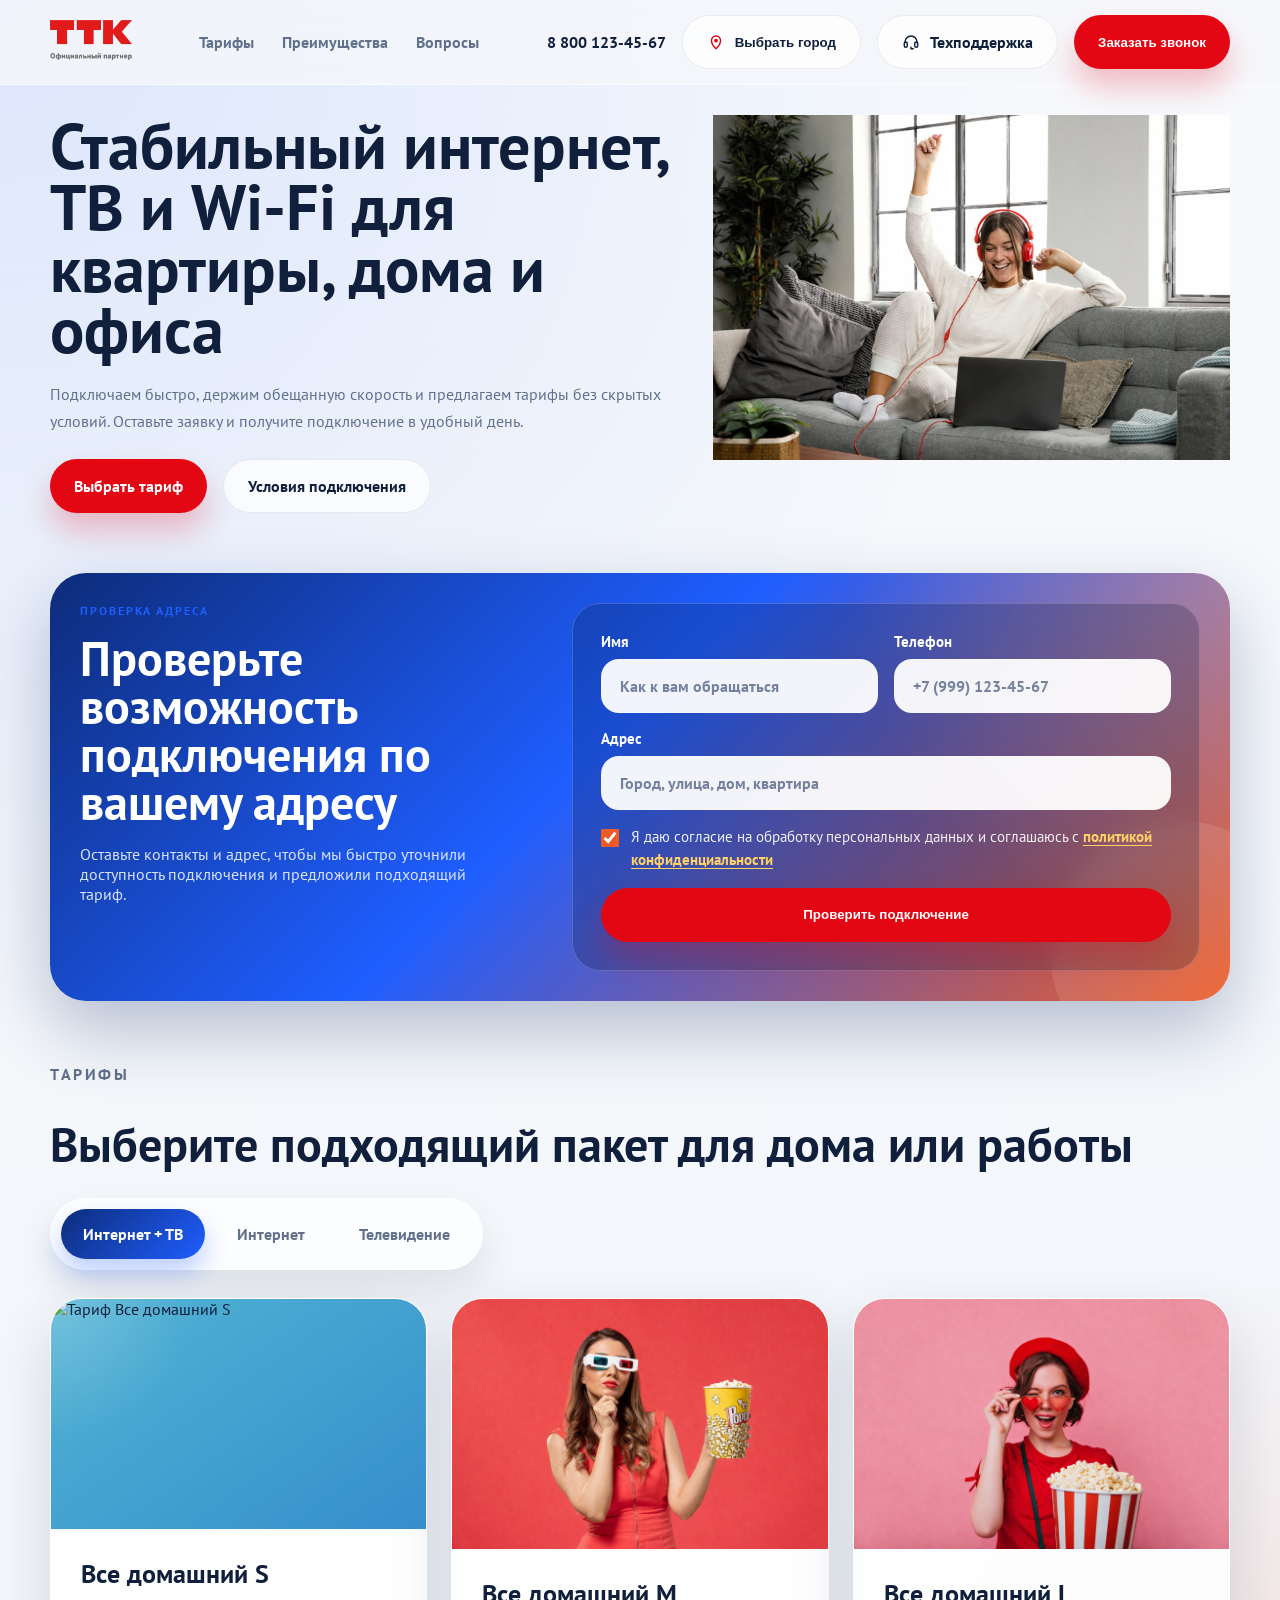
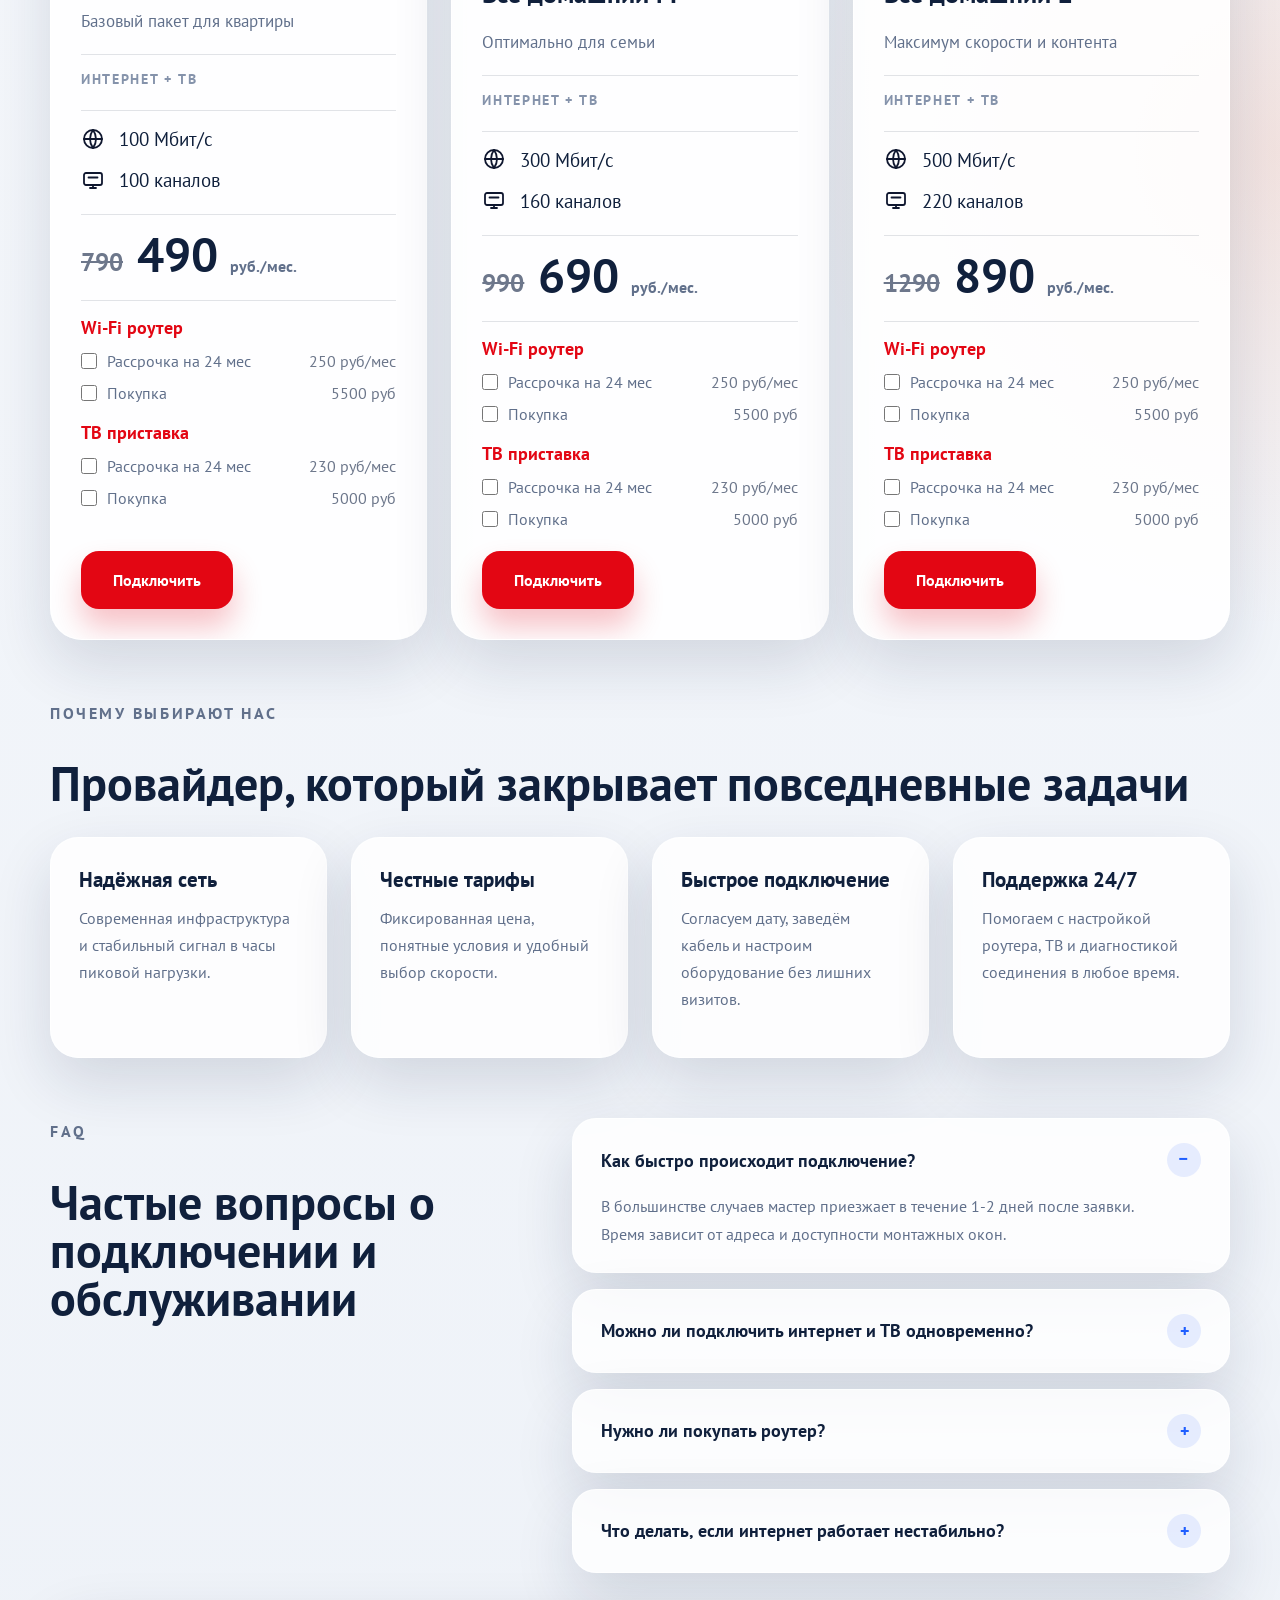
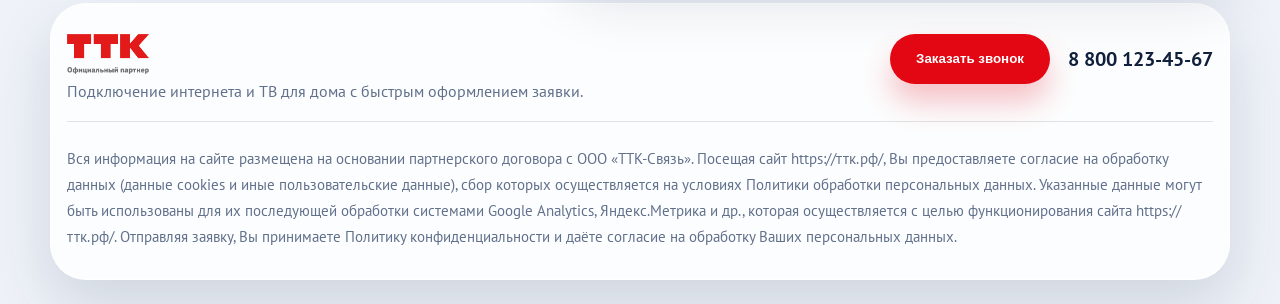
==== commit c255a9ca: "adaptiv" ====
--- a/index.html
+++ b/index.html
@@ -1,4 +1,4 @@
-<!DOCTYPE html>
+﻿<!DOCTYPE html>
 <html lang="ru">
 <head>
   <meta charset="UTF-8">
@@ -28,13 +28,60 @@
         <a href="#tariffs">Тарифы</a>
         <a href="#benefits">Преимущества</a>
         <a href="#faq">Вопросы</a>
-        <a href="#contacts">Контакты</a>
       </nav>
 
       <div class="header-actions">
         <a class="header-phone" href="tel:+78001234567">8 800 123-45-67</a>
-        <a class="button button-primary header-button" href="#contacts">Подключить</a>
-      </div>
+        <button class="button button-secondary header-chip header-city" type="button" aria-haspopup="dialog" aria-controls="city-modal" aria-expanded="false">
+          <span class="header-chip-icon" aria-hidden="true">
+            <svg viewBox="0 0 24 24" fill="none">
+              <path d="M12 21s6-5.29 6-11a6 6 0 1 0-12 0c0 5.71 6 11 6 11Z" stroke="currentColor" stroke-width="1.9" stroke-linejoin="round"></path>
+              <circle cx="12" cy="10" r="2.5" fill="currentColor"></circle>
+            </svg>
+          </span>
+          <span class="header-city-label">Выбрать город</span>
+        </button>
+        <a class="button button-secondary header-chip" href="tel:+78007750775" aria-label="Позвонить в техподдержку по номеру 8 800 775 07 75">
+          <span class="header-chip-icon" aria-hidden="true">
+            <svg viewBox="0 0 24 24" fill="none">
+              <path d="M4 13v-1a8 8 0 0 1 16 0v1" stroke="currentColor" stroke-width="1.9" stroke-linecap="round"></path>
+              <rect x="3" y="12" width="4" height="7" rx="2" stroke="currentColor" stroke-width="1.9"></rect>
+              <rect x="17" y="12" width="4" height="7" rx="2" stroke="currentColor" stroke-width="1.9"></rect>
+              <path d="M12 19v2h3" stroke="currentColor" stroke-width="1.9" stroke-linecap="round" stroke-linejoin="round"></path>
+            </svg>
+          </span>
+          <span>Техподдержка</span>
+        </a>
+        <button
+          class="button button-primary header-button"
+          type="button"
+          data-modal-trigger="callback-modal"
+          aria-haspopup="dialog"
+          aria-controls="callback-modal"
+          aria-expanded="false"
+        >
+          Заказать звонок
+        </button>
+        <button
+          class="header-burger"
+          type="button"
+          aria-label="Открыть меню навигации"
+          aria-expanded="false"
+          aria-controls="mobile-nav"
+        >
+          <span></span>
+          <span></span>
+          <span></span>
+        </button>
+      </div>
+    </div>
+    <div class="container">
+      <nav class="mobile-nav" id="mobile-nav" aria-label="Мобильная навигация" hidden>
+        <a href="#tariffs">Тарифы</a>
+        <a href="#benefits">Преимущества</a>
+        <a href="#faq">Вопросы</a>
+        <a class="mobile-nav-phone" href="tel:+78001234567">8 800 123-45-67</a>
+      </nav>
     </div>
   </header>
 
@@ -87,8 +134,324 @@
               <input type="text" name="address" placeholder="Город, улица, дом, квартира" required>
             </label>
 
+            <label class="consent-field field-full">
+              <input type="checkbox" name="privacy-consent" checked required>
+              <span>
+                Я даю согласие на обработку персональных данных и соглашаюсь с
+                <a class="consent-link" href="privacy.html" target="_blank" rel="noopener noreferrer">политикой конфиденциальности</a>
+              </span>
+            </label>
+
             <button class="button button-primary field-full" type="submit">Проверить подключение</button>
           </form>
+        </div>
+      </div>
+    </section>
+
+            <section class="tariffs" id="tariffs">
+      <div class="container">
+        <div class="section-heading">
+          <p class="eyebrow">Тарифы</p>
+          <h2>Выберите подходящий пакет для дома или работы</h2>
+        </div>
+
+        <div class="tariffs-tabs" role="tablist" aria-label="Категории тарифов">
+          <button class="tariffs-tab is-active" type="button" role="tab" aria-selected="true" aria-controls="tariff-panel-combo" id="tariff-tab-combo" data-tab-target="tariff-panel-combo">Интернет + ТВ</button>
+          <button class="tariffs-tab" type="button" role="tab" aria-selected="false" aria-controls="tariff-panel-internet" id="tariff-tab-internet" data-tab-target="tariff-panel-internet" tabindex="-1">Интернет</button>
+          <button class="tariffs-tab" type="button" role="tab" aria-selected="false" aria-controls="tariff-panel-tv" id="tariff-tab-tv" data-tab-target="tariff-panel-tv" tabindex="-1">Телевидение</button>
+        </div>
+
+        <div class="tariffs-panels">
+          <div class="tariffs-panel is-active" id="tariff-panel-combo" role="tabpanel" aria-labelledby="tariff-tab-combo">
+            <div class="tariffs-grid">
+              <article class="promo-tariff-card">
+                <div class="promo-tariff-media"><img class="promo-tariff-image" src="img/TVI.jpg" alt="Тариф Все домашний S"></div>
+                <div class="promo-tariff-body">
+                  <h3>Все домашний S</h3>
+                  <p class="promo-tariff-subtitle">Базовый пакет для квартиры</p>
+                  <div class="promo-tariff-category">Интернет + ТВ</div>
+                  <ul class="promo-tariff-features">
+                    <li><span class="promo-feature-icon" aria-hidden="true"><svg viewBox="0 0 24 24" fill="none"><circle cx="12" cy="12" r="9" stroke="currentColor" stroke-width="1.8"></circle><path d="M3 12h18M12 3a15 15 0 0 1 0 18M12 3a15 15 0 0 0 0 18" stroke="currentColor" stroke-width="1.8" stroke-linecap="round"></path></svg></span><span>100 Мбит/с</span></li>
+                    <li><span class="promo-feature-icon" aria-hidden="true"><svg viewBox="0 0 24 24" fill="none"><rect x="3" y="5" width="18" height="12" rx="2" stroke="currentColor" stroke-width="1.8"></rect><path d="M9 20h6M12 17v3M7.5 9.5h9" stroke="currentColor" stroke-width="1.8" stroke-linecap="round"></path></svg></span><span>100 каналов</span></li>
+                  </ul>
+                  <div class="promo-tariff-price"><span class="promo-old-price">790</span><p class="price">490 <span>руб./мес.</span></p></div>
+                  <div class="promo-tariff-equipment">
+                    <div class="promo-equipment-group">
+                      <p class="promo-equipment-title">Wi-Fi роутер</p>
+                      <label class="promo-equipment-option">
+                        <span class="promo-equipment-choice"><input type="checkbox" name="combo-s-router-installment"><span>Рассрочка на 24 мес</span></span>
+                        <span class="promo-equipment-price">250 руб/мес</span>
+                      </label>
+                      <label class="promo-equipment-option">
+                        <span class="promo-equipment-choice"><input type="checkbox" name="combo-s-router-buy"><span>Покупка</span></span>
+                        <span class="promo-equipment-price">5500 руб</span>
+                      </label>
+                    </div>
+                    <div class="promo-equipment-group">
+                      <p class="promo-equipment-title">ТВ приставка</p>
+                      <label class="promo-equipment-option">
+                        <span class="promo-equipment-choice"><input type="checkbox" name="combo-s-tv-installment"><span>Рассрочка на 24 мес</span></span>
+                        <span class="promo-equipment-price">230 руб/мес</span>
+                      </label>
+                      <label class="promo-equipment-option">
+                        <span class="promo-equipment-choice"><input type="checkbox" name="combo-s-tv-buy"><span>Покупка</span></span>
+                        <span class="promo-equipment-price">5000 руб</span>
+                      </label>
+                    </div>
+                  </div>
+                  <a class="button button-primary promo-tariff-button" href="#contacts">Подключить</a>
+                </div>
+              </article>
+
+              <article class="promo-tariff-card">
+                <div class="promo-tariff-media"><img class="promo-tariff-image" src="img/TVI.png" alt="Тариф Все домашний M"></div>
+                <div class="promo-tariff-body">
+                  <h3>Все домашний M</h3>
+                  <p class="promo-tariff-subtitle">Оптимально для семьи</p>
+                  <div class="promo-tariff-category">Интернет + ТВ</div>
+                  <ul class="promo-tariff-features">
+                    <li><span class="promo-feature-icon" aria-hidden="true"><svg viewBox="0 0 24 24" fill="none"><circle cx="12" cy="12" r="9" stroke="currentColor" stroke-width="1.8"></circle><path d="M3 12h18M12 3a15 15 0 0 1 0 18M12 3a15 15 0 0 0 0 18" stroke="currentColor" stroke-width="1.8" stroke-linecap="round"></path></svg></span><span>300 Мбит/с</span></li>
+                    <li><span class="promo-feature-icon" aria-hidden="true"><svg viewBox="0 0 24 24" fill="none"><rect x="3" y="5" width="18" height="12" rx="2" stroke="currentColor" stroke-width="1.8"></rect><path d="M9 20h6M12 17v3M7.5 9.5h9" stroke="currentColor" stroke-width="1.8" stroke-linecap="round"></path></svg></span><span>160 каналов</span></li>
+                  </ul>
+                  <div class="promo-tariff-price"><span class="promo-old-price">990</span><p class="price">690 <span>руб./мес.</span></p></div>
+                  <div class="promo-tariff-equipment">
+                    <div class="promo-equipment-group">
+                      <p class="promo-equipment-title">Wi-Fi роутер</p>
+                      <label class="promo-equipment-option">
+                        <span class="promo-equipment-choice"><input type="checkbox" name="combo-m-router-installment"><span>Рассрочка на 24 мес</span></span>
+                        <span class="promo-equipment-price">250 руб/мес</span>
+                      </label>
+                      <label class="promo-equipment-option">
+                        <span class="promo-equipment-choice"><input type="checkbox" name="combo-m-router-buy"><span>Покупка</span></span>
+                        <span class="promo-equipment-price">5500 руб</span>
+                      </label>
+                    </div>
+                    <div class="promo-equipment-group">
+                      <p class="promo-equipment-title">ТВ приставка</p>
+                      <label class="promo-equipment-option">
+                        <span class="promo-equipment-choice"><input type="checkbox" name="combo-m-tv-installment"><span>Рассрочка на 24 мес</span></span>
+                        <span class="promo-equipment-price">230 руб/мес</span>
+                      </label>
+                      <label class="promo-equipment-option">
+                        <span class="promo-equipment-choice"><input type="checkbox" name="combo-m-tv-buy"><span>Покупка</span></span>
+                        <span class="promo-equipment-price">5000 руб</span>
+                      </label>
+                    </div>
+                  </div>
+                  <a class="button button-primary promo-tariff-button" href="#contacts">Подключить</a>
+                </div>
+              </article>
+
+              <article class="promo-tariff-card">
+                <div class="promo-tariff-media"><img class="promo-tariff-image" src="img/TVI1.png" alt="Тариф Все домашний L"></div>
+                <div class="promo-tariff-body">
+                  <h3>Все домашний L</h3>
+                  <p class="promo-tariff-subtitle">Максимум скорости и контента</p>
+                  <div class="promo-tariff-category">Интернет + ТВ</div>
+                  <ul class="promo-tariff-features">
+                    <li><span class="promo-feature-icon" aria-hidden="true"><svg viewBox="0 0 24 24" fill="none"><circle cx="12" cy="12" r="9" stroke="currentColor" stroke-width="1.8"></circle><path d="M3 12h18M12 3a15 15 0 0 1 0 18M12 3a15 15 0 0 0 0 18" stroke="currentColor" stroke-width="1.8" stroke-linecap="round"></path></svg></span><span>500 Мбит/с</span></li>
+                    <li><span class="promo-feature-icon" aria-hidden="true"><svg viewBox="0 0 24 24" fill="none"><rect x="3" y="5" width="18" height="12" rx="2" stroke="currentColor" stroke-width="1.8"></rect><path d="M9 20h6M12 17v3M7.5 9.5h9" stroke="currentColor" stroke-width="1.8" stroke-linecap="round"></path></svg></span><span>220 каналов</span></li>
+                  </ul>
+                  <div class="promo-tariff-price"><span class="promo-old-price">1290</span><p class="price">890 <span>руб./мес.</span></p></div>
+                  <div class="promo-tariff-equipment">
+                    <div class="promo-equipment-group">
+                      <p class="promo-equipment-title">Wi-Fi роутер</p>
+                      <label class="promo-equipment-option">
+                        <span class="promo-equipment-choice"><input type="checkbox" name="combo-l-router-installment"><span>Рассрочка на 24 мес</span></span>
+                        <span class="promo-equipment-price">250 руб/мес</span>
+                      </label>
+                      <label class="promo-equipment-option">
+                        <span class="promo-equipment-choice"><input type="checkbox" name="combo-l-router-buy"><span>Покупка</span></span>
+                        <span class="promo-equipment-price">5500 руб</span>
+                      </label>
+                    </div>
+                    <div class="promo-equipment-group">
+                      <p class="promo-equipment-title">ТВ приставка</p>
+                      <label class="promo-equipment-option">
+                        <span class="promo-equipment-choice"><input type="checkbox" name="combo-l-tv-installment"><span>Рассрочка на 24 мес</span></span>
+                        <span class="promo-equipment-price">230 руб/мес</span>
+                      </label>
+                      <label class="promo-equipment-option">
+                        <span class="promo-equipment-choice"><input type="checkbox" name="combo-l-tv-buy"><span>Покупка</span></span>
+                        <span class="promo-equipment-price">5000 руб</span>
+                      </label>
+                    </div>
+                  </div>
+                  <a class="button button-primary promo-tariff-button" href="#contacts">Подключить</a>
+                </div>
+              </article>
+            </div>
+          </div>
+
+          <div class="tariffs-panel" id="tariff-panel-internet" role="tabpanel" aria-labelledby="tariff-tab-internet" hidden>
+            <div class="tariffs-grid">
+              <article class="promo-tariff-card">
+                <div class="promo-tariff-media"><img class="promo-tariff-image" src="img/internet1.png" alt="Тариф Интернет Start"></div>
+                <div class="promo-tariff-body">
+                  <h3>Интернет Start</h3>
+                  <p class="promo-tariff-subtitle">Для ежедневных задач</p>
+                  <div class="promo-tariff-category">Интернет</div>
+                  <ul class="promo-tariff-features">
+                    <li><span class="promo-feature-icon" aria-hidden="true"><svg viewBox="0 0 24 24" fill="none"><circle cx="12" cy="12" r="9" stroke="currentColor" stroke-width="1.8"></circle><path d="M3 12h18M12 3a15 15 0 0 1 0 18M12 3a15 15 0 0 0 0 18" stroke="currentColor" stroke-width="1.8" stroke-linecap="round"></path></svg></span><span>100 Мбит/с</span></li>
+                  </ul>
+                  <div class="promo-tariff-price"><span class="promo-old-price">590</span><p class="price">390 <span>руб./мес.</span></p></div>
+                  <div class="promo-tariff-equipment">
+                    <div class="promo-equipment-group">
+                      <p class="promo-equipment-title">Wi-Fi роутер</p>
+                      <label class="promo-equipment-option">
+                        <span class="promo-equipment-choice"><input type="checkbox" name="internet-start-router-installment"><span>Рассрочка на 24 мес</span></span>
+                        <span class="promo-equipment-price">250 руб/мес</span>
+                      </label>
+                      <label class="promo-equipment-option">
+                        <span class="promo-equipment-choice"><input type="checkbox" name="internet-start-router-buy"><span>Покупка</span></span>
+                        <span class="promo-equipment-price">5500 руб</span>
+                      </label>
+                    </div>
+                  </div>
+                  <a class="button button-primary promo-tariff-button" href="#contacts">Подключить</a>
+                </div>
+              </article>
+
+              <article class="promo-tariff-card">
+                <div class="promo-tariff-media"><img class="promo-tariff-image" src="img/internet2.png" alt="Тариф Интернет Smart"></div>
+                <div class="promo-tariff-body">
+                  <h3>Интернет Smart</h3>
+                  <p class="promo-tariff-subtitle">Высокая скорость для семьи</p>
+                  <div class="promo-tariff-category">Интернет</div>
+                  <ul class="promo-tariff-features">
+                    <li><span class="promo-feature-icon" aria-hidden="true"><svg viewBox="0 0 24 24" fill="none"><circle cx="12" cy="12" r="9" stroke="currentColor" stroke-width="1.8"></circle><path d="M3 12h18M12 3a15 15 0 0 1 0 18M12 3a15 15 0 0 0 0 18" stroke="currentColor" stroke-width="1.8" stroke-linecap="round"></path></svg></span><span>300 Мбит/с</span></li>
+                  </ul>
+                  <div class="promo-tariff-price"><span class="promo-old-price">790</span><p class="price">590 <span>руб./мес.</span></p></div>
+                  <div class="promo-tariff-equipment">
+                    <div class="promo-equipment-group">
+                      <p class="promo-equipment-title">Wi-Fi роутер</p>
+                      <label class="promo-equipment-option">
+                        <span class="promo-equipment-choice"><input type="checkbox" name="internet-smart-router-installment"><span>Рассрочка на 24 мес</span></span>
+                        <span class="promo-equipment-price">250 руб/мес</span>
+                      </label>
+                      <label class="promo-equipment-option">
+                        <span class="promo-equipment-choice"><input type="checkbox" name="internet-smart-router-buy"><span>Покупка</span></span>
+                        <span class="promo-equipment-price">5500 руб</span>
+                      </label>
+                    </div>
+                  </div>
+                  <a class="button button-primary promo-tariff-button" href="#contacts">Подключить</a>
+                </div>
+              </article>
+
+              <article class="promo-tariff-card">
+                <div class="promo-tariff-media"><img class="promo-tariff-image" src="img/internet3.png" alt="Тариф Интернет Pro"></div>
+                <div class="promo-tariff-body">
+                  <h3>Интернет Pro</h3>
+                  <p class="promo-tariff-subtitle">Максимальная скорость</p>
+                  <div class="promo-tariff-category">Интернет</div>
+                  <ul class="promo-tariff-features">
+                    <li><span class="promo-feature-icon" aria-hidden="true"><svg viewBox="0 0 24 24" fill="none"><circle cx="12" cy="12" r="9" stroke="currentColor" stroke-width="1.8"></circle><path d="M3 12h18M12 3a15 15 0 0 1 0 18M12 3a15 15 0 0 0 0 18" stroke="currentColor" stroke-width="1.8" stroke-linecap="round"></path></svg></span><span>500 Мбит/с</span></li>
+                  </ul>
+                  <div class="promo-tariff-price"><span class="promo-old-price">1090</span><p class="price">790 <span>руб./мес.</span></p></div>
+                  <div class="promo-tariff-equipment">
+                    <div class="promo-equipment-group">
+                      <p class="promo-equipment-title">Wi-Fi роутер</p>
+                      <label class="promo-equipment-option">
+                        <span class="promo-equipment-choice"><input type="checkbox" name="internet-pro-router-installment"><span>Рассрочка на 24 мес</span></span>
+                        <span class="promo-equipment-price">250 руб/мес</span>
+                      </label>
+                      <label class="promo-equipment-option">
+                        <span class="promo-equipment-choice"><input type="checkbox" name="internet-pro-router-buy"><span>Покупка</span></span>
+                        <span class="promo-equipment-price">5500 руб</span>
+                      </label>
+                    </div>
+                  </div>
+                  <a class="button button-primary promo-tariff-button" href="#contacts">Подключить</a>
+                </div>
+              </article>
+            </div>
+          </div>
+
+          <div class="tariffs-panel" id="tariff-panel-tv" role="tabpanel" aria-labelledby="tariff-tab-tv" hidden>
+            <div class="tariffs-grid">
+              <article class="promo-tariff-card">
+                <div class="promo-tariff-media"><img class="promo-tariff-image" src="img/TV.png" alt="Тариф ТВ Базовый"></div>
+                <div class="promo-tariff-body">
+                  <h3>ТВ Базовый</h3>
+                  <p class="promo-tariff-subtitle">Классические каналы</p>
+                  <div class="promo-tariff-category">Телевидение</div>
+                  <ul class="promo-tariff-features">
+                    <li><span class="promo-feature-icon" aria-hidden="true"><svg viewBox="0 0 24 24" fill="none"><rect x="3" y="5" width="18" height="12" rx="2" stroke="currentColor" stroke-width="1.8"></rect><path d="M9 20h6M12 17v3M7.5 9.5h9" stroke="currentColor" stroke-width="1.8" stroke-linecap="round"></path></svg></span><span>120 каналов</span></li>
+                  </ul>
+                  <div class="promo-tariff-price"><span class="promo-old-price">450</span><p class="price">290 <span>руб./мес.</span></p></div>
+                  <div class="promo-tariff-equipment">
+                    <div class="promo-equipment-group">
+                      <p class="promo-equipment-title">ТВ приставка</p>
+                      <label class="promo-equipment-option">
+                        <span class="promo-equipment-choice"><input type="checkbox" name="tv-base-tv-installment"><span>Рассрочка на 24 мес</span></span>
+                        <span class="promo-equipment-price">230 руб/мес</span>
+                      </label>
+                      <label class="promo-equipment-option">
+                        <span class="promo-equipment-choice"><input type="checkbox" name="tv-base-tv-buy"><span>Покупка</span></span>
+                        <span class="promo-equipment-price">5000 руб</span>
+                      </label>
+                    </div>
+                  </div>
+                  <a class="button button-primary promo-tariff-button" href="#contacts">Подключить</a>
+                </div>
+              </article>
+
+              <article class="promo-tariff-card">
+                <div class="promo-tariff-media"><img class="promo-tariff-image" src="img/TV.png" alt="Тариф ТВ Семейный"></div>
+                <div class="promo-tariff-body">
+                  <h3>ТВ Семейный</h3>
+                  <p class="promo-tariff-subtitle">Популярный набор каналов</p>
+                  <div class="promo-tariff-category">Телевидение</div>
+                  <ul class="promo-tariff-features">
+                    <li><span class="promo-feature-icon" aria-hidden="true"><svg viewBox="0 0 24 24" fill="none"><rect x="3" y="5" width="18" height="12" rx="2" stroke="currentColor" stroke-width="1.8"></rect><path d="M9 20h6M12 17v3M7.5 9.5h9" stroke="currentColor" stroke-width="1.8" stroke-linecap="round"></path></svg></span><span>180 каналов</span></li>
+                  </ul>
+                  <div class="promo-tariff-price"><span class="promo-old-price">590</span><p class="price">390 <span>руб./мес.</span></p></div>
+                  <div class="promo-tariff-equipment">
+                    <div class="promo-equipment-group">
+                      <p class="promo-equipment-title">ТВ приставка</p>
+                      <label class="promo-equipment-option">
+                        <span class="promo-equipment-choice"><input type="checkbox" name="tv-family-tv-installment"><span>Рассрочка на 24 мес</span></span>
+                        <span class="promo-equipment-price">230 руб/мес</span>
+                      </label>
+                      <label class="promo-equipment-option">
+                        <span class="promo-equipment-choice"><input type="checkbox" name="tv-family-tv-buy"><span>Покупка</span></span>
+                        <span class="promo-equipment-price">5000 руб</span>
+                      </label>
+                    </div>
+                  </div>
+                  <a class="button button-primary promo-tariff-button" href="#contacts">Подключить</a>
+                </div>
+              </article>
+
+              <article class="promo-tariff-card">
+                <div class="promo-tariff-media"><img class="promo-tariff-image" src="img/TV.png" alt="Тариф ТВ Максимум"></div>
+                <div class="promo-tariff-body">
+                  <h3>ТВ Максимум</h3>
+                  <p class="promo-tariff-subtitle">Кино, спорт и премиум пакеты</p>
+                  <div class="promo-tariff-category">Телевидение</div>
+                  <ul class="promo-tariff-features">
+                    <li><span class="promo-feature-icon" aria-hidden="true"><svg viewBox="0 0 24 24" fill="none"><rect x="3" y="5" width="18" height="12" rx="2" stroke="currentColor" stroke-width="1.8"></rect><path d="M9 20h6M12 17v3M7.5 9.5h9" stroke="currentColor" stroke-width="1.8" stroke-linecap="round"></path></svg></span><span>240 каналов</span></li>
+                  </ul>
+                  <div class="promo-tariff-price"><span class="promo-old-price">790</span><p class="price">590 <span>руб./мес.</span></p></div>
+                  <div class="promo-tariff-equipment">
+                    <div class="promo-equipment-group">
+                      <p class="promo-equipment-title">ТВ приставка</p>
+                      <label class="promo-equipment-option">
+                        <span class="promo-equipment-choice"><input type="checkbox" name="tv-max-tv-installment"><span>Рассрочка на 24 мес</span></span>
+                        <span class="promo-equipment-price">230 руб/мес</span>
+                      </label>
+                      <label class="promo-equipment-option">
+                        <span class="promo-equipment-choice"><input type="checkbox" name="tv-max-tv-buy"><span>Покупка</span></span>
+                        <span class="promo-equipment-price">5000 руб</span>
+                      </label>
+                    </div>
+                  </div>
+                  <a class="button button-primary promo-tariff-button" href="#contacts">Подключить</a>
+                </div>
+              </article>
+            </div>
+          </div>
         </div>
       </div>
     </section>
@@ -121,314 +484,6 @@
       </div>
     </section>
 
-            <section class="tariffs" id="tariffs">
-      <div class="container">
-        <div class="section-heading">
-          <p class="eyebrow">Тарифы</p>
-          <h2>Выберите подходящий пакет для дома или работы</h2>
-        </div>
-
-        <div class="tariffs-tabs" role="tablist" aria-label="Категории тарифов">
-          <button class="tariffs-tab is-active" type="button" role="tab" aria-selected="true" aria-controls="tariff-panel-combo" id="tariff-tab-combo" data-tab-target="tariff-panel-combo">Интернет + ТВ</button>
-          <button class="tariffs-tab" type="button" role="tab" aria-selected="false" aria-controls="tariff-panel-internet" id="tariff-tab-internet" data-tab-target="tariff-panel-internet" tabindex="-1">Интернет</button>
-          <button class="tariffs-tab" type="button" role="tab" aria-selected="false" aria-controls="tariff-panel-tv" id="tariff-tab-tv" data-tab-target="tariff-panel-tv" tabindex="-1">Телевидение</button>
-        </div>
-
-        <div class="tariffs-panels">
-          <div class="tariffs-panel is-active" id="tariff-panel-combo" role="tabpanel" aria-labelledby="tariff-tab-combo">
-            <div class="tariffs-grid">
-              <article class="promo-tariff-card">
-                <div class="promo-tariff-media"><img class="promo-tariff-image" src="img/TVI.jpg" alt="Тариф Все домашний S"></div>
-                <div class="promo-tariff-body">
-                  <h3>Все домашний S</h3>
-                  <p class="promo-tariff-subtitle">Базовый пакет для квартиры</p>
-                  <div class="promo-tariff-category">Интернет + ТВ</div>
-                  <ul class="promo-tariff-features">
-                    <li><span class="promo-feature-icon" aria-hidden="true"><svg viewBox="0 0 24 24" fill="none"><circle cx="12" cy="12" r="9" stroke="currentColor" stroke-width="1.8"></circle><path d="M3 12h18M12 3a15 15 0 0 1 0 18M12 3a15 15 0 0 0 0 18" stroke="currentColor" stroke-width="1.8" stroke-linecap="round"></path></svg></span><span>100 Мбит/с</span></li>
-                    <li><span class="promo-feature-icon" aria-hidden="true"><svg viewBox="0 0 24 24" fill="none"><rect x="3" y="5" width="18" height="12" rx="2" stroke="currentColor" stroke-width="1.8"></rect><path d="M9 20h6M12 17v3M7.5 9.5h9" stroke="currentColor" stroke-width="1.8" stroke-linecap="round"></path></svg></span><span>100 каналов</span></li>
-                  </ul>
-                  <div class="promo-tariff-price"><span class="promo-old-price">790</span><p class="price">490 <span>руб./мес.</span></p></div>
-                  <div class="promo-tariff-equipment">
-                    <div class="promo-equipment-group">
-                      <p class="promo-equipment-title">Wi-Fi роутер</p>
-                      <label class="promo-equipment-option">
-                        <span class="promo-equipment-choice"><input type="checkbox" name="combo-s-router-installment"><span>Рассрочка на 24 мес</span></span>
-                        <span class="promo-equipment-price">250 руб/мес</span>
-                      </label>
-                      <label class="promo-equipment-option">
-                        <span class="promo-equipment-choice"><input type="checkbox" name="combo-s-router-buy"><span>Покупка</span></span>
-                        <span class="promo-equipment-price">5500 руб</span>
-                      </label>
-                    </div>
-                    <div class="promo-equipment-group">
-                      <p class="promo-equipment-title">ТВ приставка</p>
-                      <label class="promo-equipment-option">
-                        <span class="promo-equipment-choice"><input type="checkbox" name="combo-s-tv-installment"><span>Рассрочка на 24 мес</span></span>
-                        <span class="promo-equipment-price">230 руб/мес</span>
-                      </label>
-                      <label class="promo-equipment-option">
-                        <span class="promo-equipment-choice"><input type="checkbox" name="combo-s-tv-buy"><span>Покупка</span></span>
-                        <span class="promo-equipment-price">5000 руб</span>
-                      </label>
-                    </div>
-                  </div>
-                  <a class="button button-primary promo-tariff-button" href="#contacts">Подключить</a>
-                </div>
-              </article>
-
-              <article class="promo-tariff-card">
-                <div class="promo-tariff-media"><img class="promo-tariff-image" src="img/TVI.png" alt="Тариф Все домашний M"></div>
-                <div class="promo-tariff-body">
-                  <h3>Все домашний M</h3>
-                  <p class="promo-tariff-subtitle">Оптимально для семьи</p>
-                  <div class="promo-tariff-category">Интернет + ТВ</div>
-                  <ul class="promo-tariff-features">
-                    <li><span class="promo-feature-icon" aria-hidden="true"><svg viewBox="0 0 24 24" fill="none"><circle cx="12" cy="12" r="9" stroke="currentColor" stroke-width="1.8"></circle><path d="M3 12h18M12 3a15 15 0 0 1 0 18M12 3a15 15 0 0 0 0 18" stroke="currentColor" stroke-width="1.8" stroke-linecap="round"></path></svg></span><span>300 Мбит/с</span></li>
-                    <li><span class="promo-feature-icon" aria-hidden="true"><svg viewBox="0 0 24 24" fill="none"><rect x="3" y="5" width="18" height="12" rx="2" stroke="currentColor" stroke-width="1.8"></rect><path d="M9 20h6M12 17v3M7.5 9.5h9" stroke="currentColor" stroke-width="1.8" stroke-linecap="round"></path></svg></span><span>160 каналов</span></li>
-                  </ul>
-                  <div class="promo-tariff-price"><span class="promo-old-price">990</span><p class="price">690 <span>руб./мес.</span></p></div>
-                  <div class="promo-tariff-equipment">
-                    <div class="promo-equipment-group">
-                      <p class="promo-equipment-title">Wi-Fi роутер</p>
-                      <label class="promo-equipment-option">
-                        <span class="promo-equipment-choice"><input type="checkbox" name="combo-m-router-installment"><span>Рассрочка на 24 мес</span></span>
-                        <span class="promo-equipment-price">250 руб/мес</span>
-                      </label>
-                      <label class="promo-equipment-option">
-                        <span class="promo-equipment-choice"><input type="checkbox" name="combo-m-router-buy"><span>Покупка</span></span>
-                        <span class="promo-equipment-price">5500 руб</span>
-                      </label>
-                    </div>
-                    <div class="promo-equipment-group">
-                      <p class="promo-equipment-title">ТВ приставка</p>
-                      <label class="promo-equipment-option">
-                        <span class="promo-equipment-choice"><input type="checkbox" name="combo-m-tv-installment"><span>Рассрочка на 24 мес</span></span>
-                        <span class="promo-equipment-price">230 руб/мес</span>
-                      </label>
-                      <label class="promo-equipment-option">
-                        <span class="promo-equipment-choice"><input type="checkbox" name="combo-m-tv-buy"><span>Покупка</span></span>
-                        <span class="promo-equipment-price">5000 руб</span>
-                      </label>
-                    </div>
-                  </div>
-                  <a class="button button-primary promo-tariff-button" href="#contacts">Подключить</a>
-                </div>
-              </article>
-
-              <article class="promo-tariff-card">
-                <div class="promo-tariff-media"><img class="promo-tariff-image" src="img/TVI1.png" alt="Тариф Все домашний L"></div>
-                <div class="promo-tariff-body">
-                  <h3>Все домашний L</h3>
-                  <p class="promo-tariff-subtitle">Максимум скорости и контента</p>
-                  <div class="promo-tariff-category">Интернет + ТВ</div>
-                  <ul class="promo-tariff-features">
-                    <li><span class="promo-feature-icon" aria-hidden="true"><svg viewBox="0 0 24 24" fill="none"><circle cx="12" cy="12" r="9" stroke="currentColor" stroke-width="1.8"></circle><path d="M3 12h18M12 3a15 15 0 0 1 0 18M12 3a15 15 0 0 0 0 18" stroke="currentColor" stroke-width="1.8" stroke-linecap="round"></path></svg></span><span>500 Мбит/с</span></li>
-                    <li><span class="promo-feature-icon" aria-hidden="true"><svg viewBox="0 0 24 24" fill="none"><rect x="3" y="5" width="18" height="12" rx="2" stroke="currentColor" stroke-width="1.8"></rect><path d="M9 20h6M12 17v3M7.5 9.5h9" stroke="currentColor" stroke-width="1.8" stroke-linecap="round"></path></svg></span><span>220 каналов</span></li>
-                  </ul>
-                  <div class="promo-tariff-price"><span class="promo-old-price">1290</span><p class="price">890 <span>руб./мес.</span></p></div>
-                  <div class="promo-tariff-equipment">
-                    <div class="promo-equipment-group">
-                      <p class="promo-equipment-title">Wi-Fi роутер</p>
-                      <label class="promo-equipment-option">
-                        <span class="promo-equipment-choice"><input type="checkbox" name="combo-l-router-installment"><span>Рассрочка на 24 мес</span></span>
-                        <span class="promo-equipment-price">250 руб/мес</span>
-                      </label>
-                      <label class="promo-equipment-option">
-                        <span class="promo-equipment-choice"><input type="checkbox" name="combo-l-router-buy"><span>Покупка</span></span>
-                        <span class="promo-equipment-price">5500 руб</span>
-                      </label>
-                    </div>
-                    <div class="promo-equipment-group">
-                      <p class="promo-equipment-title">ТВ приставка</p>
-                      <label class="promo-equipment-option">
-                        <span class="promo-equipment-choice"><input type="checkbox" name="combo-l-tv-installment"><span>Рассрочка на 24 мес</span></span>
-                        <span class="promo-equipment-price">230 руб/мес</span>
-                      </label>
-                      <label class="promo-equipment-option">
-                        <span class="promo-equipment-choice"><input type="checkbox" name="combo-l-tv-buy"><span>Покупка</span></span>
-                        <span class="promo-equipment-price">5000 руб</span>
-                      </label>
-                    </div>
-                  </div>
-                  <a class="button button-primary promo-tariff-button" href="#contacts">Подключить</a>
-                </div>
-              </article>
-            </div>
-          </div>
-
-          <div class="tariffs-panel" id="tariff-panel-internet" role="tabpanel" aria-labelledby="tariff-tab-internet" hidden>
-            <div class="tariffs-grid">
-              <article class="promo-tariff-card">
-                <div class="promo-tariff-media"><img class="promo-tariff-image" src="img/internet1.png" alt="Тариф Интернет Start"></div>
-                <div class="promo-tariff-body">
-                  <h3>Интернет Start</h3>
-                  <p class="promo-tariff-subtitle">Для ежедневных задач</p>
-                  <div class="promo-tariff-category">Интернет</div>
-                  <ul class="promo-tariff-features">
-                    <li><span class="promo-feature-icon" aria-hidden="true"><svg viewBox="0 0 24 24" fill="none"><circle cx="12" cy="12" r="9" stroke="currentColor" stroke-width="1.8"></circle><path d="M3 12h18M12 3a15 15 0 0 1 0 18M12 3a15 15 0 0 0 0 18" stroke="currentColor" stroke-width="1.8" stroke-linecap="round"></path></svg></span><span>100 Мбит/с</span></li>
-                  </ul>
-                  <div class="promo-tariff-price"><span class="promo-old-price">590</span><p class="price">390 <span>руб./мес.</span></p></div>
-                  <div class="promo-tariff-equipment">
-                    <div class="promo-equipment-group">
-                      <p class="promo-equipment-title">Wi-Fi роутер</p>
-                      <label class="promo-equipment-option">
-                        <span class="promo-equipment-choice"><input type="checkbox" name="internet-start-router-installment"><span>Рассрочка на 24 мес</span></span>
-                        <span class="promo-equipment-price">250 руб/мес</span>
-                      </label>
-                      <label class="promo-equipment-option">
-                        <span class="promo-equipment-choice"><input type="checkbox" name="internet-start-router-buy"><span>Покупка</span></span>
-                        <span class="promo-equipment-price">5500 руб</span>
-                      </label>
-                    </div>
-                  </div>
-                  <a class="button button-primary promo-tariff-button" href="#contacts">Подключить</a>
-                </div>
-              </article>
-
-              <article class="promo-tariff-card">
-                <div class="promo-tariff-media"><img class="promo-tariff-image" src="img/internet2.png" alt="Тариф Интернет Smart"></div>
-                <div class="promo-tariff-body">
-                  <h3>Интернет Smart</h3>
-                  <p class="promo-tariff-subtitle">Высокая скорость для семьи</p>
-                  <div class="promo-tariff-category">Интернет</div>
-                  <ul class="promo-tariff-features">
-                    <li><span class="promo-feature-icon" aria-hidden="true"><svg viewBox="0 0 24 24" fill="none"><circle cx="12" cy="12" r="9" stroke="currentColor" stroke-width="1.8"></circle><path d="M3 12h18M12 3a15 15 0 0 1 0 18M12 3a15 15 0 0 0 0 18" stroke="currentColor" stroke-width="1.8" stroke-linecap="round"></path></svg></span><span>300 Мбит/с</span></li>
-                  </ul>
-                  <div class="promo-tariff-price"><span class="promo-old-price">790</span><p class="price">590 <span>руб./мес.</span></p></div>
-                  <div class="promo-tariff-equipment">
-                    <div class="promo-equipment-group">
-                      <p class="promo-equipment-title">Wi-Fi роутер</p>
-                      <label class="promo-equipment-option">
-                        <span class="promo-equipment-choice"><input type="checkbox" name="internet-smart-router-installment"><span>Рассрочка на 24 мес</span></span>
-                        <span class="promo-equipment-price">250 руб/мес</span>
-                      </label>
-                      <label class="promo-equipment-option">
-                        <span class="promo-equipment-choice"><input type="checkbox" name="internet-smart-router-buy"><span>Покупка</span></span>
-                        <span class="promo-equipment-price">5500 руб</span>
-                      </label>
-                    </div>
-                  </div>
-                  <a class="button button-primary promo-tariff-button" href="#contacts">Подключить</a>
-                </div>
-              </article>
-
-              <article class="promo-tariff-card">
-                <div class="promo-tariff-media"><img class="promo-tariff-image" src="img/internet3.png" alt="Тариф Интернет Pro"></div>
-                <div class="promo-tariff-body">
-                  <h3>Интернет Pro</h3>
-                  <p class="promo-tariff-subtitle">Максимальная скорость</p>
-                  <div class="promo-tariff-category">Интернет</div>
-                  <ul class="promo-tariff-features">
-                    <li><span class="promo-feature-icon" aria-hidden="true"><svg viewBox="0 0 24 24" fill="none"><circle cx="12" cy="12" r="9" stroke="currentColor" stroke-width="1.8"></circle><path d="M3 12h18M12 3a15 15 0 0 1 0 18M12 3a15 15 0 0 0 0 18" stroke="currentColor" stroke-width="1.8" stroke-linecap="round"></path></svg></span><span>500 Мбит/с</span></li>
-                  </ul>
-                  <div class="promo-tariff-price"><span class="promo-old-price">1090</span><p class="price">790 <span>руб./мес.</span></p></div>
-                  <div class="promo-tariff-equipment">
-                    <div class="promo-equipment-group">
-                      <p class="promo-equipment-title">Wi-Fi роутер</p>
-                      <label class="promo-equipment-option">
-                        <span class="promo-equipment-choice"><input type="checkbox" name="internet-pro-router-installment"><span>Рассрочка на 24 мес</span></span>
-                        <span class="promo-equipment-price">250 руб/мес</span>
-                      </label>
-                      <label class="promo-equipment-option">
-                        <span class="promo-equipment-choice"><input type="checkbox" name="internet-pro-router-buy"><span>Покупка</span></span>
-                        <span class="promo-equipment-price">5500 руб</span>
-                      </label>
-                    </div>
-                  </div>
-                  <a class="button button-primary promo-tariff-button" href="#contacts">Подключить</a>
-                </div>
-              </article>
-            </div>
-          </div>
-
-          <div class="tariffs-panel" id="tariff-panel-tv" role="tabpanel" aria-labelledby="tariff-tab-tv" hidden>
-            <div class="tariffs-grid">
-              <article class="promo-tariff-card">
-                <div class="promo-tariff-media"><img class="promo-tariff-image" src="img/TV.png" alt="Тариф ТВ Базовый"></div>
-                <div class="promo-tariff-body">
-                  <h3>ТВ Базовый</h3>
-                  <p class="promo-tariff-subtitle">Классические каналы</p>
-                  <div class="promo-tariff-category">Телевидение</div>
-                  <ul class="promo-tariff-features">
-                    <li><span class="promo-feature-icon" aria-hidden="true"><svg viewBox="0 0 24 24" fill="none"><rect x="3" y="5" width="18" height="12" rx="2" stroke="currentColor" stroke-width="1.8"></rect><path d="M9 20h6M12 17v3M7.5 9.5h9" stroke="currentColor" stroke-width="1.8" stroke-linecap="round"></path></svg></span><span>120 каналов</span></li>
-                  </ul>
-                  <div class="promo-tariff-price"><span class="promo-old-price">450</span><p class="price">290 <span>руб./мес.</span></p></div>
-                  <div class="promo-tariff-equipment">
-                    <div class="promo-equipment-group">
-                      <p class="promo-equipment-title">ТВ приставка</p>
-                      <label class="promo-equipment-option">
-                        <span class="promo-equipment-choice"><input type="checkbox" name="tv-base-tv-installment"><span>Рассрочка на 24 мес</span></span>
-                        <span class="promo-equipment-price">230 руб/мес</span>
-                      </label>
-                      <label class="promo-equipment-option">
-                        <span class="promo-equipment-choice"><input type="checkbox" name="tv-base-tv-buy"><span>Покупка</span></span>
-                        <span class="promo-equipment-price">5000 руб</span>
-                      </label>
-                    </div>
-                  </div>
-                  <a class="button button-primary promo-tariff-button" href="#contacts">Подключить</a>
-                </div>
-              </article>
-
-              <article class="promo-tariff-card">
-                <div class="promo-tariff-media"><img class="promo-tariff-image" src="img/TV.png" alt="Тариф ТВ Семейный"></div>
-                <div class="promo-tariff-body">
-                  <h3>ТВ Семейный</h3>
-                  <p class="promo-tariff-subtitle">Популярный набор каналов</p>
-                  <div class="promo-tariff-category">Телевидение</div>
-                  <ul class="promo-tariff-features">
-                    <li><span class="promo-feature-icon" aria-hidden="true"><svg viewBox="0 0 24 24" fill="none"><rect x="3" y="5" width="18" height="12" rx="2" stroke="currentColor" stroke-width="1.8"></rect><path d="M9 20h6M12 17v3M7.5 9.5h9" stroke="currentColor" stroke-width="1.8" stroke-linecap="round"></path></svg></span><span>180 каналов</span></li>
-                  </ul>
-                  <div class="promo-tariff-price"><span class="promo-old-price">590</span><p class="price">390 <span>руб./мес.</span></p></div>
-                  <div class="promo-tariff-equipment">
-                    <div class="promo-equipment-group">
-                      <p class="promo-equipment-title">ТВ приставка</p>
-                      <label class="promo-equipment-option">
-                        <span class="promo-equipment-choice"><input type="checkbox" name="tv-family-tv-installment"><span>Рассрочка на 24 мес</span></span>
-                        <span class="promo-equipment-price">230 руб/мес</span>
-                      </label>
-                      <label class="promo-equipment-option">
-                        <span class="promo-equipment-choice"><input type="checkbox" name="tv-family-tv-buy"><span>Покупка</span></span>
-                        <span class="promo-equipment-price">5000 руб</span>
-                      </label>
-                    </div>
-                  </div>
-                  <a class="button button-primary promo-tariff-button" href="#contacts">Подключить</a>
-                </div>
-              </article>
-
-              <article class="promo-tariff-card">
-                <div class="promo-tariff-media"><img class="promo-tariff-image" src="img/TV.png" alt="Тариф ТВ Максимум"></div>
-                <div class="promo-tariff-body">
-                  <h3>ТВ Максимум</h3>
-                  <p class="promo-tariff-subtitle">Кино, спорт и премиум пакеты</p>
-                  <div class="promo-tariff-category">Телевидение</div>
-                  <ul class="promo-tariff-features">
-                    <li><span class="promo-feature-icon" aria-hidden="true"><svg viewBox="0 0 24 24" fill="none"><rect x="3" y="5" width="18" height="12" rx="2" stroke="currentColor" stroke-width="1.8"></rect><path d="M9 20h6M12 17v3M7.5 9.5h9" stroke="currentColor" stroke-width="1.8" stroke-linecap="round"></path></svg></span><span>240 каналов</span></li>
-                  </ul>
-                  <div class="promo-tariff-price"><span class="promo-old-price">790</span><p class="price">590 <span>руб./мес.</span></p></div>
-                  <div class="promo-tariff-equipment">
-                    <div class="promo-equipment-group">
-                      <p class="promo-equipment-title">ТВ приставка</p>
-                      <label class="promo-equipment-option">
-                        <span class="promo-equipment-choice"><input type="checkbox" name="tv-max-tv-installment"><span>Рассрочка на 24 мес</span></span>
-                        <span class="promo-equipment-price">230 руб/мес</span>
-                      </label>
-                      <label class="promo-equipment-option">
-                        <span class="promo-equipment-choice"><input type="checkbox" name="tv-max-tv-buy"><span>Покупка</span></span>
-                        <span class="promo-equipment-price">5000 руб</span>
-                      </label>
-                    </div>
-                  </div>
-                  <a class="button button-primary promo-tariff-button" href="#contacts">Подключить</a>
-                </div>
-              </article>
-            </div>
-          </div>
-        </div>
-      </div>
-    </section>
-
     <section class="faq" id="faq">
       <div class="container faq-layout">
         <div class="section-heading faq-heading">
@@ -486,18 +541,76 @@
       </div>
 
       <div class="footer-contact-block">
-        <a class="button button-primary footer-call-button" href="#availability-check">Заказать звонок</a>
+        <button
+          class="button button-primary footer-call-button"
+          type="button"
+          data-modal-trigger="callback-modal"
+          aria-haspopup="dialog"
+          aria-controls="callback-modal"
+          aria-expanded="false"
+        >
+          Заказать звонок
+        </button>
         <a class="footer-phone" href="tel:+78001234567">8 800 123-45-67</a>
       </div>
     </div>
 
     <div class="container footer-legal">
       <p class="footer-legal-text">
-        Вся информация на сайте размещена на основании партнерского договора с ООО «ТТК-Связь». Посещая сайт https://ттк.рф/, Вы предоставляете согласие на обработку данных (данные cookies и иные пользовательские данные), сбор которых осуществляется на условиях Политики обработки персональных данных. Указанные данные могут быть использованы для их последующей обработки системами Google Analytics, Яндекс.Метрика и др., которая осуществляется с целью функционирования сайта https://ттк.рф/. Отправляя заявку, Вы принимаете Политику конфиденциальности и даёте согласие на обработку Ваших персональных данных
+        Вся информация на сайте размещена на основании партнерского договора с ООО «ТТК-Связь». Посещая сайт https://ттк.рф/, Вы предоставляете согласие на обработку данных (данные cookies и иные пользовательские данные), сбор которых осуществляется на условиях <a href="privacy.html">Политики обработки персональных данных</a>. Указанные данные могут быть использованы для их последующей обработки системами Google Analytics, Яндекс.Метрика и др., которая осуществляется с целью функционирования сайта https://ттк.рф/. Отправляя заявку, Вы принимаете <a href="privacy.html">Политику конфиденциальности</a> и даёте согласие на обработку Ваших персональных данных.
       </p>
     </div>
   </footer>
 
+  <div class="city-modal" id="city-modal" role="dialog" aria-modal="true" aria-labelledby="city-modal-title" hidden>
+    <div class="city-modal-backdrop" data-city-close></div>
+    <div class="city-modal-dialog">
+      <button class="city-modal-close" type="button" aria-label="Закрыть окно выбора города" data-city-close>
+        <span aria-hidden="true">×</span>
+      </button>
+      <p class="eyebrow city-modal-eyebrow">География подключения</p>
+      <h2 class="city-modal-title" id="city-modal-title">Выберите ваш город</h2>
+      <label class="city-search" for="city-search-input">
+        <span class="city-search-label">Поиск по городу</span>
+        <input class="city-search-input" id="city-search-input" type="search" placeholder="Начните вводить название города">
+      </label>
+      <div class="city-modal-list" id="city-modal-list" aria-label="Список городов"></div>
+    </div>
+  </div>
+
+  <div class="callback-modal" id="callback-modal" role="dialog" aria-modal="true" aria-labelledby="callback-modal-title" hidden>
+    <div class="callback-modal-backdrop" data-modal-close></div>
+    <div class="callback-modal-dialog">
+      <button class="callback-modal-close" type="button" aria-label="Закрыть окно заказа звонка" data-modal-close>
+        <span aria-hidden="true">×</span>
+      </button>
+      <p class="eyebrow callback-modal-eyebrow">Заказать звонок</p>
+      <h2 class="callback-modal-title" id="callback-modal-title">Оставьте контакты, и мы вам перезвоним</h2>
+      <form class="callback-form">
+        <label class="callback-field">
+          <span>Имя</span>
+          <input type="text" name="callback-name" placeholder="Как к вам обращаться" required>
+        </label>
+
+        <label class="callback-field">
+          <span>Телефон</span>
+          <input type="tel" name="callback-phone" placeholder="+7 (999) 123-45-67" required>
+        </label>
+
+        <label class="callback-consent">
+          <input type="checkbox" name="callback-consent" checked required>
+          <span>
+            Я даю согласие на обработку персональных данных и соглашаюсь с
+            <a class="consent-link callback-consent-link" href="privacy.html" target="_blank" rel="noopener noreferrer">политикой конфиденциальности</a>
+          </span>
+        </label>
+
+        <button class="button button-primary callback-submit" type="submit">Отправить</button>
+      </form>
+    </div>
+  </div>
+
   <script src="script.js"></script>
 </body>
 </html>
+
--- a/styles.css
+++ b/styles.css
@@ -33,6 +33,10 @@
     linear-gradient(180deg, #f7f9fc 0%, #eef2f8 100%);
 }
 
+body.modal-open {
+  overflow: hidden;
+}
+
 a {
   color: inherit;
   text-decoration: none;
@@ -106,16 +110,83 @@
 .header-actions {
   display: flex;
   align-items: center;
+  flex-wrap: nowrap;
+  justify-content: flex-end;
   gap: 16px;
 }
 
 .header-phone {
   font-weight: 700;
+}
+
+.header-chip {
+  min-height: 46px;
+  padding: 0 18px;
+  gap: 10px;
+  font-weight: 700;
+}
+
+.header-chip-icon {
+  width: 18px;
+  height: 18px;
+  display: inline-flex;
+  align-items: center;
+  justify-content: center;
+  flex: 0 0 auto;
+}
+
+.header-chip-icon svg {
+  width: 18px;
+  height: 18px;
+}
+
+.header-city .header-chip-icon {
+  color: #e30613;
 }
 
 .header-button {
   min-height: 46px;
   padding: 0 22px;
+}
+
+.header-burger {
+  display: none;
+  width: 46px;
+  height: 46px;
+  padding: 0;
+  border: 1px solid rgba(16, 32, 60, 0.12);
+  border-radius: 14px;
+  background: rgba(255, 255, 255, 0.78);
+  cursor: pointer;
+  align-items: center;
+  justify-content: center;
+  flex-direction: column;
+  gap: 5px;
+}
+
+.header-burger span {
+  display: block;
+  width: 18px;
+  height: 2px;
+  border-radius: 999px;
+  background: var(--text);
+  transition: transform 0.2s ease, opacity 0.2s ease;
+}
+
+.header-burger.is-open span:nth-child(1) {
+  transform: translateY(7px) rotate(45deg);
+}
+
+.header-burger.is-open span:nth-child(2) {
+  opacity: 0;
+}
+
+.header-burger.is-open span:nth-child(3) {
+  transform: translateY(-7px) rotate(-45deg);
+}
+
+.mobile-nav {
+  display: none;
 }
 
 .hero,
@@ -124,6 +195,41 @@
 .tariffs,
 .faq {
   padding: 30px 0;
+}
+
+.policy-page {
+  padding: 48px 0 72px;
+}
+
+.policy-section {
+  padding: 24px 0;
+}
+
+.policy-card {
+  max-width: 920px;
+  margin: 0 auto;
+  padding: 40px;
+  border: 1px solid var(--line);
+  border-radius: var(--radius);
+  background: rgba(255, 255, 255, 0.92);
+  box-shadow: var(--shadow);
+}
+
+.policy-content {
+  margin-top: 32px;
+}
+
+.policy-content h2 {
+  margin: 32px 0 16px;
+  font-size: clamp(1.4rem, 3vw, 2rem);
+  line-height: 1.15;
+}
+
+.policy-content p {
+  margin-bottom: 16px;
+  color: var(--muted);
+  font-size: 1rem;
+  line-height: 1.75;
 }
 
 .hero-grid {
@@ -189,6 +295,8 @@
   border-radius: 999px;
   font-weight: 800;
   transition: transform 0.2s ease, box-shadow 0.2s ease, background 0.2s ease;
+  border: none;
+  appearance: none;
 }
 
 .button:hover {
@@ -200,6 +308,8 @@
   background: #E30613;
   box-shadow: 0 18px 30px rgba(227, 6, 19, 0.24);
 }
+
+
 
 .button-primary:hover {
   background: #c20511;
@@ -383,6 +493,38 @@
 
 .field-full {
   grid-column: 1 / -1;
+}
+
+.consent-field {
+  display: flex;
+  align-items: flex-start;
+  gap: 12px;
+  font-weight: 400;
+  color: rgba(255, 255, 255, 0.92);
+}
+
+.consent-field input {
+  width: 18px;
+  height: 18px;
+  margin: 3px 0 0;
+  accent-color: var(--primary);
+  flex: 0 0 auto;
+}
+
+.consent-field span {
+  font-size: 0.95rem;
+  line-height: 1.5;
+}
+
+.consent-link {
+  color: #ffd166;
+  font-weight: 700;
+  text-decoration: underline;
+  text-underline-offset: 3px;
+}
+
+.consent-link:hover {
+  color: #ffe29a;
 }
 
 .benefits-grid,
@@ -776,6 +918,46 @@
 }
 
 @media (max-width: 1100px) {
+  .main-nav {
+    display: none;
+  }
+  .footer-contact-block{
+    justify-content: flex-start;
+    padding-bottom: 5px;
+  }
+  .footer-grid{
+    gap: 3px;
+  }
+
+  .header-burger {
+    display: inline-flex;
+    margin-left: auto;
+  }
+
+  .mobile-nav {
+    display: grid;
+    gap: 10px;
+    padding: 0 0 18px;
+  }
+
+  .mobile-nav[hidden] {
+    display: none;
+  }
+
+  .mobile-nav a {
+    display: block;
+    padding: 14px 18px;
+    border-radius: 18px;
+    background: rgba(255, 255, 255, 0.86);
+    border: 1px solid rgba(16, 32, 60, 0.08);
+    box-shadow: 0 16px 30px rgba(21, 37, 71, 0.08);
+    font-weight: 700;
+  }
+
+  .mobile-nav-phone {
+    display: none;
+  }
+
   .benefits-grid,
   .footer-grid,
   .faq-layout,
@@ -783,7 +965,9 @@
   .availability-card {
     grid-template-columns: 1fr;
   }
-
+  .header-actions{
+    gap: 10px;
+  }
   .hero-visual {
     min-height: 440px;
   }
@@ -809,28 +993,13 @@
   .header-inner {
     min-height: auto;
     padding: 16px 0;
-    flex-wrap: wrap;
     gap: 16px;
-  }
-
-  .main-nav {
-    order: 3;
-    width: 100%;
-    justify-content: flex-start;
-    gap: 12px;
-    font-size: 0.92rem;
-    overflow-x: auto;
-    padding-bottom: 4px;
-    scrollbar-width: none;
-  }
-
-  .main-nav::-webkit-scrollbar {
-    display: none;
   }
 
   .header-actions {
     width: 100%;
     justify-content: space-between;
+    align-items: center;
     gap: 12px;
   }
 
@@ -862,7 +1031,8 @@
   }
 
   .hero-actions .button,
-  .header-button {
+  .header-button,
+  .header-chip {
     width: 100%;
   }
 
@@ -952,7 +1122,9 @@
   .site-footer {
     margin-bottom: 16px;
   }
-
+  .container footer-grid{
+    gap: 5px;
+  }
   .footer-contact-block {
     justify-content: flex-start;
   }
@@ -965,27 +1137,28 @@
 
   .header-inner {
     display: grid;
-    grid-template-columns: auto auto;
+    grid-template-columns: auto 1fr;
     align-items: start;
     justify-content: space-between;
     gap: 12px 16px;
   }
 
   .header-actions {
+    width: 100%;
+    justify-content: flex-end;
+    align-items: flex-end;
+    flex-direction: row;
+    flex-wrap: wrap;
+    gap: 8px;
+  }
+
+  .header-button,
+  .header-chip {
     width: auto;
-    justify-content: flex-start;
-    align-items: flex-end;
-    flex-direction: column;
-    gap: 8px;
-  }
-
-  .header-button {
-    width: auto;
-  }
-
-  .main-nav {
-    grid-column: 1 / -1;
-    order: initial;
+  }
+
+  .mobile-nav {
+    padding-bottom: 14px;
   }
 
   .logo img {
@@ -1011,11 +1184,13 @@
   .benefits-grid,
   .tariffs-grid,
   .accordion,
-  .footer-grid,
+  
   .faq-layout {
     gap: 20px;
   }
-
+  .footer-grid{
+  gap: 5px;
+  }
   .availability-card,
   .availability-form,
   .promo-tariff-body,
@@ -1042,3 +1217,380 @@
     gap: 12px;
   }
 }
+
+@media (max-width: 700px) {
+  .header-inner {
+    display: grid;
+    grid-template-columns: auto minmax(0, 1fr) auto;
+    align-items: center;
+    gap: 12px;
+  }
+
+  .header-actions {
+    display: contents;
+  }
+
+  .header-city {
+    grid-column: 2;
+    justify-self: stretch;
+    width: 100%;
+  }
+
+  .header-burger {
+    grid-column: 3;
+    justify-self: end;
+    margin-left: 0;
+  }
+
+  .header-chip:not(.header-city) {
+    grid-column: 1;
+    grid-row: 2;
+    width: 100%;
+  }
+
+  .header-button {
+    grid-column: 2 / 4;
+    grid-row: 2;
+    width: 100%;
+  }
+}
+
+.city-modal {
+  position: fixed;
+  inset: 0;
+  z-index: 100;
+  display: grid;
+  place-items: center;
+  padding: 24px;
+}
+
+.city-modal[hidden] {
+  display: none;
+}
+
+.callback-modal {
+  position: fixed;
+  inset: 0;
+  z-index: 110;
+  display: grid;
+  place-items: center;
+  padding: 24px;
+}
+
+.callback-modal[hidden] {
+  display: none;
+}
+
+.city-modal-backdrop {
+  position: absolute;
+  inset: 0;
+  background: rgba(8, 17, 36, 0.52);
+  backdrop-filter: blur(10px);
+}
+
+.callback-modal-backdrop {
+  position: absolute;
+  inset: 0;
+  background: rgba(8, 17, 36, 0.58);
+  backdrop-filter: blur(12px);
+}
+
+.city-modal-dialog {
+  position: relative;
+  width: min(720px, 100%);
+  max-height: min(80vh, 820px);
+  padding: 32px;
+  border-radius: 32px;
+  background: rgba(255, 255, 255, 0.96);
+  box-shadow: 0 30px 70px rgba(10, 24, 48, 0.24);
+  overflow: hidden;
+}
+
+.callback-modal-dialog {
+  position: relative;
+  width: min(520px, 100%);
+  padding: 32px;
+  border-radius: 32px;
+  background: rgba(255, 255, 255, 0.97);
+  box-shadow: 0 30px 70px rgba(10, 24, 48, 0.24);
+}
+
+.city-modal-eyebrow {
+  margin-bottom: 10px;
+}
+
+.city-modal-title {
+  margin: 0 48px 24px 0;
+  font-size: clamp(1.8rem, 3vw, 2.4rem);
+}
+
+.city-search {
+  display: grid;
+  gap: 10px;
+  margin-bottom: 24px;
+}
+
+.city-search-label {
+  font-size: 0.9rem;
+  font-weight: 700;
+  color: var(--muted);
+}
+
+.city-search-input {
+  width: 100%;
+  min-height: 56px;
+  padding: 0 18px;
+  border: 1px solid rgba(16, 32, 60, 0.12);
+  border-radius: 18px;
+  background: #f7f9fd;
+  color: var(--text);
+  font: inherit;
+  transition: border-color 0.2s ease, box-shadow 0.2s ease, background-color 0.2s ease;
+}
+
+.city-search-input:focus {
+  outline: none;
+  border-color: rgba(227, 6, 19, 0.4);
+  box-shadow: 0 0 0 4px rgba(227, 6, 19, 0.12);
+  background: #fff;
+}
+
+.city-modal-close {
+  position: absolute;
+  top: 18px;
+  right: 18px;
+  width: 44px;
+  height: 44px;
+  border: 0;
+  border-radius: 50%;
+  display: grid;
+  place-items: center;
+  font-size: 1.9rem;
+  color: var(--surface-strong);
+  background: rgba(16, 32, 60, 0.08);
+  cursor: pointer;
+  transition: background-color 0.2s ease, transform 0.2s ease;
+}
+
+.callback-modal-close {
+  position: absolute;
+  top: 18px;
+  right: 18px;
+  width: 44px;
+  height: 44px;
+  border: 0;
+  border-radius: 50%;
+  display: grid;
+  place-items: center;
+  font-size: 1.9rem;
+  color: var(--surface-strong);
+  background: rgba(16, 32, 60, 0.08);
+  cursor: pointer;
+  transition: background-color 0.2s ease, transform 0.2s ease;
+}
+
+.city-modal-close:hover,
+.city-modal-close:focus-visible {
+  background: rgba(31, 94, 255, 0.16);
+  transform: scale(1.04);
+}
+
+.callback-modal-close:hover,
+.callback-modal-close:focus-visible {
+  background: rgba(31, 94, 255, 0.16);
+  transform: scale(1.04);
+}
+
+.callback-modal-eyebrow {
+  margin-bottom: 10px;
+}
+
+.callback-modal-title {
+  margin: 0 48px 24px 0;
+  font-size: clamp(1.8rem, 3vw, 2.4rem);
+}
+
+.callback-form {
+  display: grid;
+  gap: 16px;
+}
+
+.callback-field {
+  display: grid;
+  gap: 8px;
+  font-weight: 700;
+}
+
+.callback-field span {
+  font-size: 0.95rem;
+}
+
+.callback-field input {
+  width: 100%;
+  min-height: 56px;
+  padding: 0 18px;
+  border: 1px solid rgba(16, 32, 60, 0.12);
+  border-radius: 18px;
+  background: #f7f9fd;
+  color: var(--text);
+  font: inherit;
+  transition: border-color 0.2s ease, box-shadow 0.2s ease, background-color 0.2s ease;
+}
+
+.callback-field input::placeholder {
+  color: #75829d;
+}
+
+.callback-field input:focus {
+  outline: none;
+  border-color: rgba(227, 6, 19, 0.4);
+  box-shadow: 0 0 0 4px rgba(227, 6, 19, 0.12);
+  background: #fff;
+}
+
+.callback-consent {
+  display: flex;
+  align-items: flex-start;
+  gap: 12px;
+  color: var(--muted);
+  font-size: 0.95rem;
+  line-height: 1.5;
+}
+
+.callback-consent input {
+  width: 18px;
+  height: 18px;
+  margin: 3px 0 0;
+  accent-color: #e30613;
+  flex: 0 0 auto;
+}
+
+.callback-submit {
+  width: 100%;
+}
+
+.city-modal-list {
+  display: grid;
+  gap: 22px;
+  max-height: min(56vh, 580px);
+  padding-right: 8px;
+  overflow-y: auto;
+}
+
+.city-letter-group {
+  display: grid;
+  gap: 12px;
+}
+
+.city-letter-heading {
+  margin: 0;
+  color: #e30613;
+  font-size: 1.35rem;
+  font-weight: 800;
+}
+
+.city-letter-items {
+  display: grid;
+  grid-template-columns: repeat(3, minmax(0, 1fr));
+  gap: 12px;
+}
+
+.city-option {
+  border: 1px solid rgba(16, 32, 60, 0.08);
+  border-radius: 18px;
+  padding: 14px 16px;
+  text-align: left;
+  font: inherit;
+  color: var(--text);
+  background: #f7f9fd;
+  cursor: pointer;
+  transition: border-color 0.2s ease, background-color 0.2s ease, transform 0.2s ease;
+}
+
+.city-option:hover,
+.city-option:focus-visible {
+  border-color: rgba(31, 94, 255, 0.34);
+  background: #edf3ff;
+  transform: translateY(-1px);
+}
+
+.city-option.is-selected {
+  border-color: rgba(238, 90, 36, 0.4);
+  background: rgba(238, 90, 36, 0.12);
+  color: var(--surface-strong);
+}
+
+.city-empty {
+  margin: 0;
+  padding: 20px 18px;
+  border-radius: 20px;
+  color: var(--muted);
+  background: #f7f9fd;
+}
+
+@media (max-width: 900px) {
+  .header-phone {
+    display: none;
+  }
+
+  .mobile-nav-phone {
+    display: block;
+  }
+
+  .city-letter-items {
+    grid-template-columns: repeat(2, minmax(0, 1fr));
+  }
+}
+
+@media (max-width: 560px) {
+  .city-modal {
+    padding: 16px;
+  }
+
+  .callback-modal {
+    padding: 16px;
+  }
+
+  .city-modal-dialog {
+    padding: 24px 18px 18px;
+    border-radius: 24px;
+  }
+
+  .callback-modal-dialog {
+    padding: 24px 18px 18px;
+    border-radius: 24px;
+  }
+
+  .city-modal-title {
+    margin-right: 40px;
+    margin-bottom: 18px;
+    font-size: 1.65rem;
+  }
+
+  .callback-modal-title {
+    margin-right: 40px;
+    margin-bottom: 18px;
+    font-size: 1.65rem;
+  }
+
+  .city-search {
+    margin-bottom: 18px;
+  }
+
+  .city-search-input {
+    min-height: 52px;
+  }
+
+  .callback-field input {
+    min-height: 52px;
+  }
+
+  .city-letter-items {
+    grid-template-columns: 1fr;
+    gap: 10px;
+  }
+
+  .city-modal-list {
+    max-height: 62vh;
+  }
+}
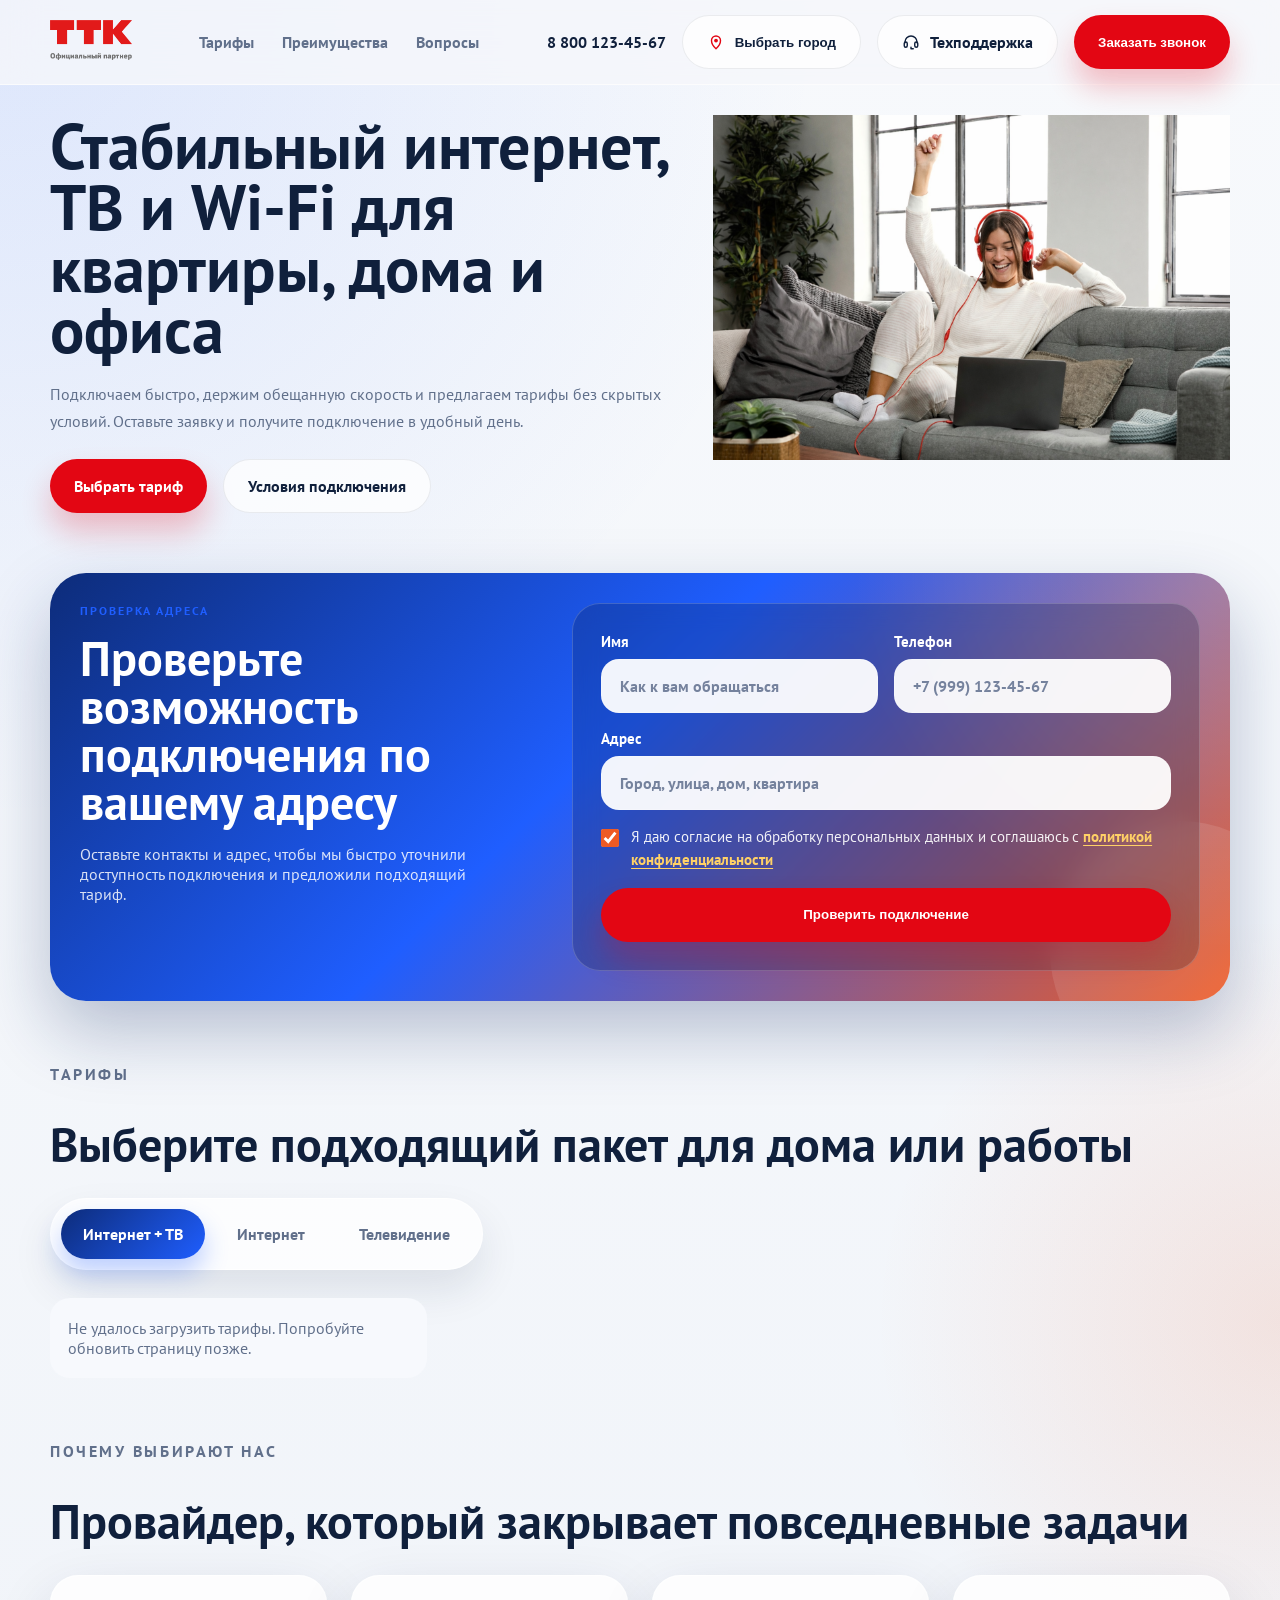
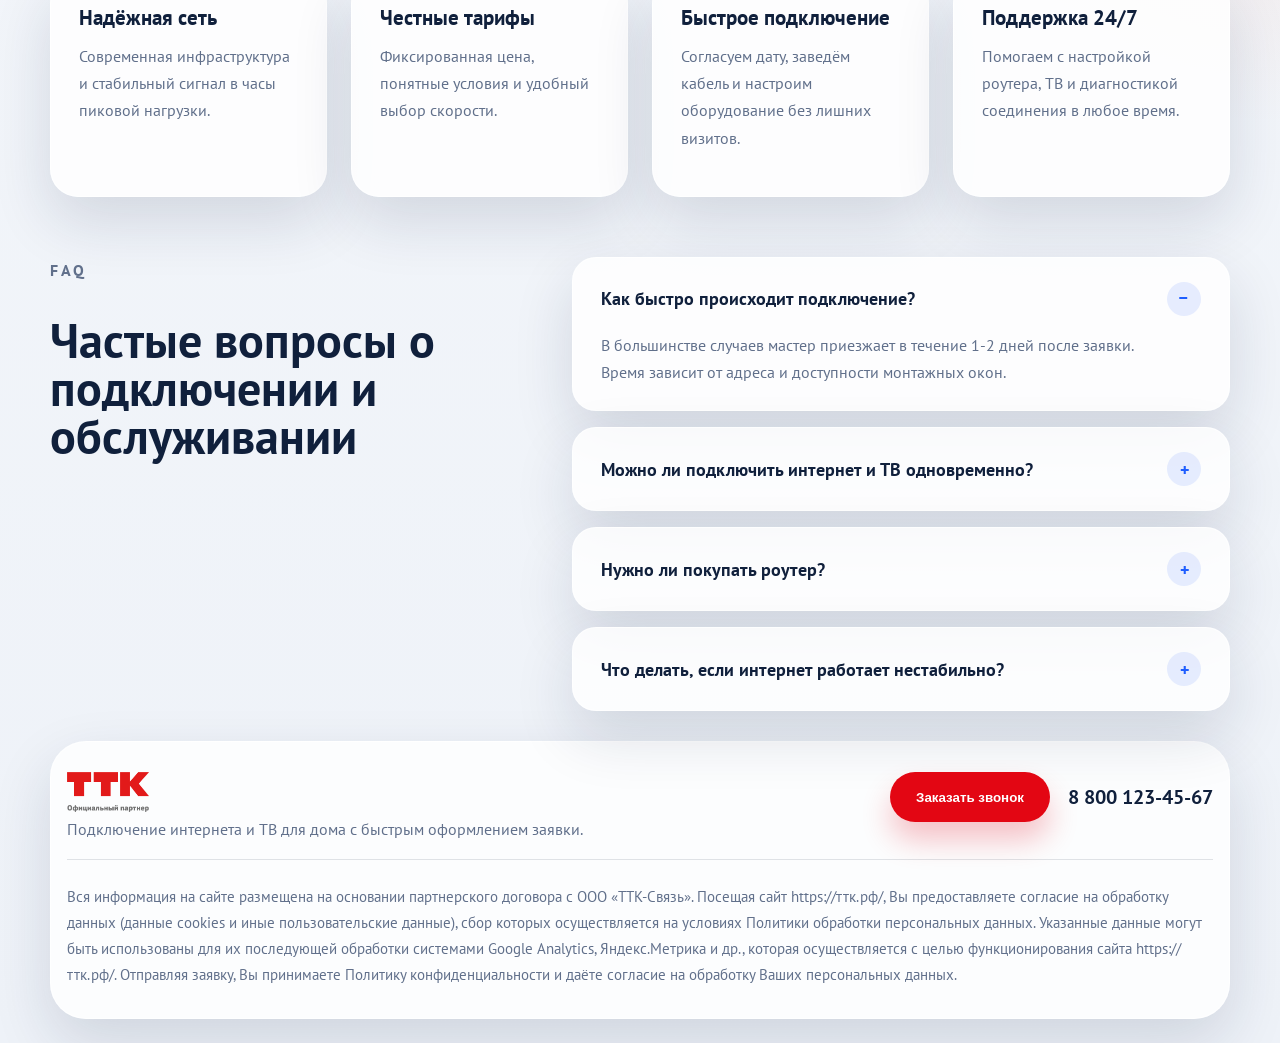
==== commit 1af42b46: "sity" ====
--- a/index.html
+++ b/index.html
@@ -102,7 +102,7 @@
         </div>
 
         <div class="hero-visual">
-            <img src="/img/hero.png" alt="">
+            <img src="img/hero.png" alt="">
         </div>
       </div>
     </section>
@@ -163,294 +163,15 @@
 
         <div class="tariffs-panels">
           <div class="tariffs-panel is-active" id="tariff-panel-combo" role="tabpanel" aria-labelledby="tariff-tab-combo">
-            <div class="tariffs-grid">
-              <article class="promo-tariff-card">
-                <div class="promo-tariff-media"><img class="promo-tariff-image" src="img/TVI.jpg" alt="Тариф Все домашний S"></div>
-                <div class="promo-tariff-body">
-                  <h3>Все домашний S</h3>
-                  <p class="promo-tariff-subtitle">Базовый пакет для квартиры</p>
-                  <div class="promo-tariff-category">Интернет + ТВ</div>
-                  <ul class="promo-tariff-features">
-                    <li><span class="promo-feature-icon" aria-hidden="true"><svg viewBox="0 0 24 24" fill="none"><circle cx="12" cy="12" r="9" stroke="currentColor" stroke-width="1.8"></circle><path d="M3 12h18M12 3a15 15 0 0 1 0 18M12 3a15 15 0 0 0 0 18" stroke="currentColor" stroke-width="1.8" stroke-linecap="round"></path></svg></span><span>100 Мбит/с</span></li>
-                    <li><span class="promo-feature-icon" aria-hidden="true"><svg viewBox="0 0 24 24" fill="none"><rect x="3" y="5" width="18" height="12" rx="2" stroke="currentColor" stroke-width="1.8"></rect><path d="M9 20h6M12 17v3M7.5 9.5h9" stroke="currentColor" stroke-width="1.8" stroke-linecap="round"></path></svg></span><span>100 каналов</span></li>
-                  </ul>
-                  <div class="promo-tariff-price"><span class="promo-old-price">790</span><p class="price">490 <span>руб./мес.</span></p></div>
-                  <div class="promo-tariff-equipment">
-                    <div class="promo-equipment-group">
-                      <p class="promo-equipment-title">Wi-Fi роутер</p>
-                      <label class="promo-equipment-option">
-                        <span class="promo-equipment-choice"><input type="checkbox" name="combo-s-router-installment"><span>Рассрочка на 24 мес</span></span>
-                        <span class="promo-equipment-price">250 руб/мес</span>
-                      </label>
-                      <label class="promo-equipment-option">
-                        <span class="promo-equipment-choice"><input type="checkbox" name="combo-s-router-buy"><span>Покупка</span></span>
-                        <span class="promo-equipment-price">5500 руб</span>
-                      </label>
-                    </div>
-                    <div class="promo-equipment-group">
-                      <p class="promo-equipment-title">ТВ приставка</p>
-                      <label class="promo-equipment-option">
-                        <span class="promo-equipment-choice"><input type="checkbox" name="combo-s-tv-installment"><span>Рассрочка на 24 мес</span></span>
-                        <span class="promo-equipment-price">230 руб/мес</span>
-                      </label>
-                      <label class="promo-equipment-option">
-                        <span class="promo-equipment-choice"><input type="checkbox" name="combo-s-tv-buy"><span>Покупка</span></span>
-                        <span class="promo-equipment-price">5000 руб</span>
-                      </label>
-                    </div>
-                  </div>
-                  <a class="button button-primary promo-tariff-button" href="#contacts">Подключить</a>
-                </div>
-              </article>
-
-              <article class="promo-tariff-card">
-                <div class="promo-tariff-media"><img class="promo-tariff-image" src="img/TVI.png" alt="Тариф Все домашний M"></div>
-                <div class="promo-tariff-body">
-                  <h3>Все домашний M</h3>
-                  <p class="promo-tariff-subtitle">Оптимально для семьи</p>
-                  <div class="promo-tariff-category">Интернет + ТВ</div>
-                  <ul class="promo-tariff-features">
-                    <li><span class="promo-feature-icon" aria-hidden="true"><svg viewBox="0 0 24 24" fill="none"><circle cx="12" cy="12" r="9" stroke="currentColor" stroke-width="1.8"></circle><path d="M3 12h18M12 3a15 15 0 0 1 0 18M12 3a15 15 0 0 0 0 18" stroke="currentColor" stroke-width="1.8" stroke-linecap="round"></path></svg></span><span>300 Мбит/с</span></li>
-                    <li><span class="promo-feature-icon" aria-hidden="true"><svg viewBox="0 0 24 24" fill="none"><rect x="3" y="5" width="18" height="12" rx="2" stroke="currentColor" stroke-width="1.8"></rect><path d="M9 20h6M12 17v3M7.5 9.5h9" stroke="currentColor" stroke-width="1.8" stroke-linecap="round"></path></svg></span><span>160 каналов</span></li>
-                  </ul>
-                  <div class="promo-tariff-price"><span class="promo-old-price">990</span><p class="price">690 <span>руб./мес.</span></p></div>
-                  <div class="promo-tariff-equipment">
-                    <div class="promo-equipment-group">
-                      <p class="promo-equipment-title">Wi-Fi роутер</p>
-                      <label class="promo-equipment-option">
-                        <span class="promo-equipment-choice"><input type="checkbox" name="combo-m-router-installment"><span>Рассрочка на 24 мес</span></span>
-                        <span class="promo-equipment-price">250 руб/мес</span>
-                      </label>
-                      <label class="promo-equipment-option">
-                        <span class="promo-equipment-choice"><input type="checkbox" name="combo-m-router-buy"><span>Покупка</span></span>
-                        <span class="promo-equipment-price">5500 руб</span>
-                      </label>
-                    </div>
-                    <div class="promo-equipment-group">
-                      <p class="promo-equipment-title">ТВ приставка</p>
-                      <label class="promo-equipment-option">
-                        <span class="promo-equipment-choice"><input type="checkbox" name="combo-m-tv-installment"><span>Рассрочка на 24 мес</span></span>
-                        <span class="promo-equipment-price">230 руб/мес</span>
-                      </label>
-                      <label class="promo-equipment-option">
-                        <span class="promo-equipment-choice"><input type="checkbox" name="combo-m-tv-buy"><span>Покупка</span></span>
-                        <span class="promo-equipment-price">5000 руб</span>
-                      </label>
-                    </div>
-                  </div>
-                  <a class="button button-primary promo-tariff-button" href="#contacts">Подключить</a>
-                </div>
-              </article>
-
-              <article class="promo-tariff-card">
-                <div class="promo-tariff-media"><img class="promo-tariff-image" src="img/TVI1.png" alt="Тариф Все домашний L"></div>
-                <div class="promo-tariff-body">
-                  <h3>Все домашний L</h3>
-                  <p class="promo-tariff-subtitle">Максимум скорости и контента</p>
-                  <div class="promo-tariff-category">Интернет + ТВ</div>
-                  <ul class="promo-tariff-features">
-                    <li><span class="promo-feature-icon" aria-hidden="true"><svg viewBox="0 0 24 24" fill="none"><circle cx="12" cy="12" r="9" stroke="currentColor" stroke-width="1.8"></circle><path d="M3 12h18M12 3a15 15 0 0 1 0 18M12 3a15 15 0 0 0 0 18" stroke="currentColor" stroke-width="1.8" stroke-linecap="round"></path></svg></span><span>500 Мбит/с</span></li>
-                    <li><span class="promo-feature-icon" aria-hidden="true"><svg viewBox="0 0 24 24" fill="none"><rect x="3" y="5" width="18" height="12" rx="2" stroke="currentColor" stroke-width="1.8"></rect><path d="M9 20h6M12 17v3M7.5 9.5h9" stroke="currentColor" stroke-width="1.8" stroke-linecap="round"></path></svg></span><span>220 каналов</span></li>
-                  </ul>
-                  <div class="promo-tariff-price"><span class="promo-old-price">1290</span><p class="price">890 <span>руб./мес.</span></p></div>
-                  <div class="promo-tariff-equipment">
-                    <div class="promo-equipment-group">
-                      <p class="promo-equipment-title">Wi-Fi роутер</p>
-                      <label class="promo-equipment-option">
-                        <span class="promo-equipment-choice"><input type="checkbox" name="combo-l-router-installment"><span>Рассрочка на 24 мес</span></span>
-                        <span class="promo-equipment-price">250 руб/мес</span>
-                      </label>
-                      <label class="promo-equipment-option">
-                        <span class="promo-equipment-choice"><input type="checkbox" name="combo-l-router-buy"><span>Покупка</span></span>
-                        <span class="promo-equipment-price">5500 руб</span>
-                      </label>
-                    </div>
-                    <div class="promo-equipment-group">
-                      <p class="promo-equipment-title">ТВ приставка</p>
-                      <label class="promo-equipment-option">
-                        <span class="promo-equipment-choice"><input type="checkbox" name="combo-l-tv-installment"><span>Рассрочка на 24 мес</span></span>
-                        <span class="promo-equipment-price">230 руб/мес</span>
-                      </label>
-                      <label class="promo-equipment-option">
-                        <span class="promo-equipment-choice"><input type="checkbox" name="combo-l-tv-buy"><span>Покупка</span></span>
-                        <span class="promo-equipment-price">5000 руб</span>
-                      </label>
-                    </div>
-                  </div>
-                  <a class="button button-primary promo-tariff-button" href="#contacts">Подключить</a>
-                </div>
-              </article>
-            </div>
+            <div class="tariffs-grid"></div>
           </div>
 
           <div class="tariffs-panel" id="tariff-panel-internet" role="tabpanel" aria-labelledby="tariff-tab-internet" hidden>
-            <div class="tariffs-grid">
-              <article class="promo-tariff-card">
-                <div class="promo-tariff-media"><img class="promo-tariff-image" src="img/internet1.png" alt="Тариф Интернет Start"></div>
-                <div class="promo-tariff-body">
-                  <h3>Интернет Start</h3>
-                  <p class="promo-tariff-subtitle">Для ежедневных задач</p>
-                  <div class="promo-tariff-category">Интернет</div>
-                  <ul class="promo-tariff-features">
-                    <li><span class="promo-feature-icon" aria-hidden="true"><svg viewBox="0 0 24 24" fill="none"><circle cx="12" cy="12" r="9" stroke="currentColor" stroke-width="1.8"></circle><path d="M3 12h18M12 3a15 15 0 0 1 0 18M12 3a15 15 0 0 0 0 18" stroke="currentColor" stroke-width="1.8" stroke-linecap="round"></path></svg></span><span>100 Мбит/с</span></li>
-                  </ul>
-                  <div class="promo-tariff-price"><span class="promo-old-price">590</span><p class="price">390 <span>руб./мес.</span></p></div>
-                  <div class="promo-tariff-equipment">
-                    <div class="promo-equipment-group">
-                      <p class="promo-equipment-title">Wi-Fi роутер</p>
-                      <label class="promo-equipment-option">
-                        <span class="promo-equipment-choice"><input type="checkbox" name="internet-start-router-installment"><span>Рассрочка на 24 мес</span></span>
-                        <span class="promo-equipment-price">250 руб/мес</span>
-                      </label>
-                      <label class="promo-equipment-option">
-                        <span class="promo-equipment-choice"><input type="checkbox" name="internet-start-router-buy"><span>Покупка</span></span>
-                        <span class="promo-equipment-price">5500 руб</span>
-                      </label>
-                    </div>
-                  </div>
-                  <a class="button button-primary promo-tariff-button" href="#contacts">Подключить</a>
-                </div>
-              </article>
-
-              <article class="promo-tariff-card">
-                <div class="promo-tariff-media"><img class="promo-tariff-image" src="img/internet2.png" alt="Тариф Интернет Smart"></div>
-                <div class="promo-tariff-body">
-                  <h3>Интернет Smart</h3>
-                  <p class="promo-tariff-subtitle">Высокая скорость для семьи</p>
-                  <div class="promo-tariff-category">Интернет</div>
-                  <ul class="promo-tariff-features">
-                    <li><span class="promo-feature-icon" aria-hidden="true"><svg viewBox="0 0 24 24" fill="none"><circle cx="12" cy="12" r="9" stroke="currentColor" stroke-width="1.8"></circle><path d="M3 12h18M12 3a15 15 0 0 1 0 18M12 3a15 15 0 0 0 0 18" stroke="currentColor" stroke-width="1.8" stroke-linecap="round"></path></svg></span><span>300 Мбит/с</span></li>
-                  </ul>
-                  <div class="promo-tariff-price"><span class="promo-old-price">790</span><p class="price">590 <span>руб./мес.</span></p></div>
-                  <div class="promo-tariff-equipment">
-                    <div class="promo-equipment-group">
-                      <p class="promo-equipment-title">Wi-Fi роутер</p>
-                      <label class="promo-equipment-option">
-                        <span class="promo-equipment-choice"><input type="checkbox" name="internet-smart-router-installment"><span>Рассрочка на 24 мес</span></span>
-                        <span class="promo-equipment-price">250 руб/мес</span>
-                      </label>
-                      <label class="promo-equipment-option">
-                        <span class="promo-equipment-choice"><input type="checkbox" name="internet-smart-router-buy"><span>Покупка</span></span>
-                        <span class="promo-equipment-price">5500 руб</span>
-                      </label>
-                    </div>
-                  </div>
-                  <a class="button button-primary promo-tariff-button" href="#contacts">Подключить</a>
-                </div>
-              </article>
-
-              <article class="promo-tariff-card">
-                <div class="promo-tariff-media"><img class="promo-tariff-image" src="img/internet3.png" alt="Тариф Интернет Pro"></div>
-                <div class="promo-tariff-body">
-                  <h3>Интернет Pro</h3>
-                  <p class="promo-tariff-subtitle">Максимальная скорость</p>
-                  <div class="promo-tariff-category">Интернет</div>
-                  <ul class="promo-tariff-features">
-                    <li><span class="promo-feature-icon" aria-hidden="true"><svg viewBox="0 0 24 24" fill="none"><circle cx="12" cy="12" r="9" stroke="currentColor" stroke-width="1.8"></circle><path d="M3 12h18M12 3a15 15 0 0 1 0 18M12 3a15 15 0 0 0 0 18" stroke="currentColor" stroke-width="1.8" stroke-linecap="round"></path></svg></span><span>500 Мбит/с</span></li>
-                  </ul>
-                  <div class="promo-tariff-price"><span class="promo-old-price">1090</span><p class="price">790 <span>руб./мес.</span></p></div>
-                  <div class="promo-tariff-equipment">
-                    <div class="promo-equipment-group">
-                      <p class="promo-equipment-title">Wi-Fi роутер</p>
-                      <label class="promo-equipment-option">
-                        <span class="promo-equipment-choice"><input type="checkbox" name="internet-pro-router-installment"><span>Рассрочка на 24 мес</span></span>
-                        <span class="promo-equipment-price">250 руб/мес</span>
-                      </label>
-                      <label class="promo-equipment-option">
-                        <span class="promo-equipment-choice"><input type="checkbox" name="internet-pro-router-buy"><span>Покупка</span></span>
-                        <span class="promo-equipment-price">5500 руб</span>
-                      </label>
-                    </div>
-                  </div>
-                  <a class="button button-primary promo-tariff-button" href="#contacts">Подключить</a>
-                </div>
-              </article>
-            </div>
+            <div class="tariffs-grid"></div>
           </div>
 
           <div class="tariffs-panel" id="tariff-panel-tv" role="tabpanel" aria-labelledby="tariff-tab-tv" hidden>
-            <div class="tariffs-grid">
-              <article class="promo-tariff-card">
-                <div class="promo-tariff-media"><img class="promo-tariff-image" src="img/TV.png" alt="Тариф ТВ Базовый"></div>
-                <div class="promo-tariff-body">
-                  <h3>ТВ Базовый</h3>
-                  <p class="promo-tariff-subtitle">Классические каналы</p>
-                  <div class="promo-tariff-category">Телевидение</div>
-                  <ul class="promo-tariff-features">
-                    <li><span class="promo-feature-icon" aria-hidden="true"><svg viewBox="0 0 24 24" fill="none"><rect x="3" y="5" width="18" height="12" rx="2" stroke="currentColor" stroke-width="1.8"></rect><path d="M9 20h6M12 17v3M7.5 9.5h9" stroke="currentColor" stroke-width="1.8" stroke-linecap="round"></path></svg></span><span>120 каналов</span></li>
-                  </ul>
-                  <div class="promo-tariff-price"><span class="promo-old-price">450</span><p class="price">290 <span>руб./мес.</span></p></div>
-                  <div class="promo-tariff-equipment">
-                    <div class="promo-equipment-group">
-                      <p class="promo-equipment-title">ТВ приставка</p>
-                      <label class="promo-equipment-option">
-                        <span class="promo-equipment-choice"><input type="checkbox" name="tv-base-tv-installment"><span>Рассрочка на 24 мес</span></span>
-                        <span class="promo-equipment-price">230 руб/мес</span>
-                      </label>
-                      <label class="promo-equipment-option">
-                        <span class="promo-equipment-choice"><input type="checkbox" name="tv-base-tv-buy"><span>Покупка</span></span>
-                        <span class="promo-equipment-price">5000 руб</span>
-                      </label>
-                    </div>
-                  </div>
-                  <a class="button button-primary promo-tariff-button" href="#contacts">Подключить</a>
-                </div>
-              </article>
-
-              <article class="promo-tariff-card">
-                <div class="promo-tariff-media"><img class="promo-tariff-image" src="img/TV.png" alt="Тариф ТВ Семейный"></div>
-                <div class="promo-tariff-body">
-                  <h3>ТВ Семейный</h3>
-                  <p class="promo-tariff-subtitle">Популярный набор каналов</p>
-                  <div class="promo-tariff-category">Телевидение</div>
-                  <ul class="promo-tariff-features">
-                    <li><span class="promo-feature-icon" aria-hidden="true"><svg viewBox="0 0 24 24" fill="none"><rect x="3" y="5" width="18" height="12" rx="2" stroke="currentColor" stroke-width="1.8"></rect><path d="M9 20h6M12 17v3M7.5 9.5h9" stroke="currentColor" stroke-width="1.8" stroke-linecap="round"></path></svg></span><span>180 каналов</span></li>
-                  </ul>
-                  <div class="promo-tariff-price"><span class="promo-old-price">590</span><p class="price">390 <span>руб./мес.</span></p></div>
-                  <div class="promo-tariff-equipment">
-                    <div class="promo-equipment-group">
-                      <p class="promo-equipment-title">ТВ приставка</p>
-                      <label class="promo-equipment-option">
-                        <span class="promo-equipment-choice"><input type="checkbox" name="tv-family-tv-installment"><span>Рассрочка на 24 мес</span></span>
-                        <span class="promo-equipment-price">230 руб/мес</span>
-                      </label>
-                      <label class="promo-equipment-option">
-                        <span class="promo-equipment-choice"><input type="checkbox" name="tv-family-tv-buy"><span>Покупка</span></span>
-                        <span class="promo-equipment-price">5000 руб</span>
-                      </label>
-                    </div>
-                  </div>
-                  <a class="button button-primary promo-tariff-button" href="#contacts">Подключить</a>
-                </div>
-              </article>
-
-              <article class="promo-tariff-card">
-                <div class="promo-tariff-media"><img class="promo-tariff-image" src="img/TV.png" alt="Тариф ТВ Максимум"></div>
-                <div class="promo-tariff-body">
-                  <h3>ТВ Максимум</h3>
-                  <p class="promo-tariff-subtitle">Кино, спорт и премиум пакеты</p>
-                  <div class="promo-tariff-category">Телевидение</div>
-                  <ul class="promo-tariff-features">
-                    <li><span class="promo-feature-icon" aria-hidden="true"><svg viewBox="0 0 24 24" fill="none"><rect x="3" y="5" width="18" height="12" rx="2" stroke="currentColor" stroke-width="1.8"></rect><path d="M9 20h6M12 17v3M7.5 9.5h9" stroke="currentColor" stroke-width="1.8" stroke-linecap="round"></path></svg></span><span>240 каналов</span></li>
-                  </ul>
-                  <div class="promo-tariff-price"><span class="promo-old-price">790</span><p class="price">590 <span>руб./мес.</span></p></div>
-                  <div class="promo-tariff-equipment">
-                    <div class="promo-equipment-group">
-                      <p class="promo-equipment-title">ТВ приставка</p>
-                      <label class="promo-equipment-option">
-                        <span class="promo-equipment-choice"><input type="checkbox" name="tv-max-tv-installment"><span>Рассрочка на 24 мес</span></span>
-                        <span class="promo-equipment-price">230 руб/мес</span>
-                      </label>
-                      <label class="promo-equipment-option">
-                        <span class="promo-equipment-choice"><input type="checkbox" name="tv-max-tv-buy"><span>Покупка</span></span>
-                        <span class="promo-equipment-price">5000 руб</span>
-                      </label>
-                    </div>
-                  </div>
-                  <a class="button button-primary promo-tariff-button" href="#contacts">Подключить</a>
-                </div>
-              </article>
-            </div>
+            <div class="tariffs-grid"></div>
           </div>
         </div>
       </div>
@@ -610,6 +331,72 @@
     </div>
   </div>
 
+  <div class="connection-modal" id="connection-modal" role="dialog" aria-modal="true" aria-labelledby="connection-modal-title" hidden>
+    <div class="connection-modal-backdrop" data-modal-close></div>
+    <div class="connection-modal-dialog">
+      <button class="connection-modal-close" type="button" aria-label="Закрыть окно подключения" data-modal-close>
+        <span aria-hidden="true">×</span>
+      </button>
+      <p class="eyebrow connection-modal-eyebrow">Подключение тарифа</p>
+      <h2 class="connection-modal-title" id="connection-modal-title">Оставьте заявку на подключение</h2>
+      <form class="connection-form" id="connection-form">
+        <label class="connection-field">
+          <span>Имя</span>
+          <input type="text" name="connection-name" placeholder="Как к вам обращаться" required>
+        </label>
+
+        <label class="connection-field">
+          <span>Номер телефона</span>
+          <input type="tel" name="connection-phone" placeholder="+7 (999) 123-45-67" required>
+        </label>
+
+        <label class="connection-field">
+          <span>Город</span>
+          <input type="text" name="connection-city" placeholder="Выберите город" required>
+        </label>
+
+        <label class="connection-field">
+          <span>Название тарифа</span>
+          <input type="text" name="connection-tariff" placeholder="Тариф будет подставлен автоматически" readonly required>
+        </label>
+
+        <fieldset class="connection-equipment" id="connection-equipment" hidden>
+          <legend>Оборудование</legend>
+
+          <label class="connection-option connection-option-router-rent" hidden>
+            <input type="checkbox" name="router-rent">
+            <span>Аренда роутера</span>
+          </label>
+
+          <label class="connection-option connection-option-router-buy" hidden>
+            <input type="checkbox" name="router-buy">
+            <span>Покупка роутера</span>
+          </label>
+
+          <label class="connection-option connection-option-tv-rent" hidden>
+            <input type="checkbox" name="tv-rent">
+            <span>Аренда приставки</span>
+          </label>
+
+          <label class="connection-option connection-option-tv-buy" hidden>
+            <input type="checkbox" name="tv-buy">
+            <span>Покупка приставки</span>
+          </label>
+        </fieldset>
+
+        <label class="connection-consent">
+          <input type="checkbox" name="connection-consent" checked required>
+          <span>
+            Я даю согласие на обработку персональных данных и соглашаюсь с
+            <a class="consent-link connection-consent-link" href="privacy.html" target="_blank" rel="noopener noreferrer">политикой конфиденциальности</a>
+          </span>
+        </label>
+
+        <button class="button button-primary connection-submit" type="submit">Отправить заявку</button>
+      </form>
+    </div>
+  </div>
+
   <script src="script.js"></script>
 </body>
 </html>
--- a/styles.css
+++ b/styles.css
@@ -618,7 +618,10 @@
 
 .promo-tariff-media {
   position: relative;
-  min-height: 210px;
+  height: 290px;
+  min-height: 290px;
+  max-height: 290px;
+  overflow: hidden;
   background:
     radial-gradient(circle at top left, rgba(255, 255, 255, 0.2), transparent 32%),
     linear-gradient(145deg, #52b4d4 0%, #368ecc 100%);
@@ -628,7 +631,6 @@
   display: block;
   width: 100%;
   height: 100%;
-  min-height: 210px;
   object-fit: cover;
 }
 
@@ -668,7 +670,7 @@
 .promo-tariff-body {
   display: flex;
   flex-direction: column;
-  gap: 22px;
+  gap: 10px;
   padding: 30px;
   height: 100%;
 }
@@ -689,6 +691,8 @@
 .promo-tariff-category,
 .promo-tariff-features,
 .promo-tariff-price,
+.promo-tariff-connection,
+.promo-tariff-note,
 .promo-tariff-equipment {
   padding-top: 15px;
   border-top: 1px solid var(--line);
@@ -733,6 +737,53 @@
   display: flex;
   align-items: flex-end;
   gap: 14px;
+}
+
+.promo-tariff-connection {
+  margin: 0;
+  color: #6d778b;
+  font-size: 0.9rem;
+  line-height: 1.5;
+}
+
+.promo-tariff-note {
+  margin: 0;
+}
+
+.promo-tariff-note summary {
+  list-style: none;
+  display: inline-flex;
+  align-items: center;
+  gap: 10px;
+  cursor: pointer;
+  color: #0f172a;
+  font-size: 0.95rem;
+  font-weight: 700;
+}
+
+.promo-tariff-note summary::-webkit-details-marker {
+  display: none;
+}
+
+.promo-tariff-note summary::after {
+  content: "";
+  width: 10px;
+  height: 10px;
+  border-right: 2px solid #e30613;
+  border-bottom: 2px solid #e30613;
+  transform: rotate(45deg) translateY(-1px);
+  transition: transform 0.2s ease;
+}
+
+.promo-tariff-note[open] summary::after {
+  transform: rotate(-135deg) translateY(-1px);
+}
+
+.promo-tariff-note p {
+  margin: 12px 0 0;
+  color: var(--muted);
+  font-size: 0.95rem;
+  line-height: 1.5;
 }
 
 .promo-tariff-equipment {
@@ -780,18 +831,11 @@
   white-space: nowrap;
 }
 
-.promo-old-price {
-  color: #6d778b;
-  font-size: 1.55rem;
-  font-weight: 700;
-  text-decoration: line-through;
-}
 
 .promo-tariff-button {
-  min-height: 58px;
+  min-height: 50px;
   padding: 0 32px;
   border-radius: 18px;
-  align-self: flex-start;
   margin-top: auto;
 }
 
@@ -1062,9 +1106,7 @@
     padding: 0 18px;
   }
 
-  .promo-tariff-media {
-    min-height: 220px;
-  }
+  
 
   .promo-tariff-body {
     padding: 24px;
@@ -1281,6 +1323,19 @@
   display: none;
 }
 
+.connection-modal {
+  position: fixed;
+  inset: 0;
+  z-index: 120;
+  display: grid;
+  place-items: center;
+  padding: 24px;
+}
+
+.connection-modal[hidden] {
+  display: none;
+}
+
 .city-modal-backdrop {
   position: absolute;
   inset: 0;
@@ -1289,6 +1344,13 @@
 }
 
 .callback-modal-backdrop {
+  position: absolute;
+  inset: 0;
+  background: rgba(8, 17, 36, 0.58);
+  backdrop-filter: blur(12px);
+}
+
+.connection-modal-backdrop {
   position: absolute;
   inset: 0;
   background: rgba(8, 17, 36, 0.58);
@@ -1309,6 +1371,15 @@
 .callback-modal-dialog {
   position: relative;
   width: min(520px, 100%);
+  padding: 32px;
+  border-radius: 32px;
+  background: rgba(255, 255, 255, 0.97);
+  box-shadow: 0 30px 70px rgba(10, 24, 48, 0.24);
+}
+
+.connection-modal-dialog {
+  position: relative;
+  width: min(620px, 100%);
   padding: 32px;
   border-radius: 32px;
   background: rgba(255, 255, 255, 0.97);
@@ -1389,6 +1460,23 @@
   transition: background-color 0.2s ease, transform 0.2s ease;
 }
 
+.connection-modal-close {
+  position: absolute;
+  top: 18px;
+  right: 18px;
+  width: 44px;
+  height: 44px;
+  border: 0;
+  border-radius: 50%;
+  display: grid;
+  place-items: center;
+  font-size: 1.9rem;
+  color: var(--surface-strong);
+  background: rgba(16, 32, 60, 0.08);
+  cursor: pointer;
+  transition: background-color 0.2s ease, transform 0.2s ease;
+}
+
 .city-modal-close:hover,
 .city-modal-close:focus-visible {
   background: rgba(31, 94, 255, 0.16);
@@ -1401,6 +1489,12 @@
   transform: scale(1.04);
 }
 
+.connection-modal-close:hover,
+.connection-modal-close:focus-visible {
+  background: rgba(31, 94, 255, 0.16);
+  transform: scale(1.04);
+}
+
 .callback-modal-eyebrow {
   margin-bottom: 10px;
 }
@@ -1410,8 +1504,23 @@
   font-size: clamp(1.8rem, 3vw, 2.4rem);
 }
 
+.connection-modal-eyebrow {
+  margin-bottom: 10px;
+}
+
+.connection-modal-title {
+  margin: 0 48px 24px 0;
+  font-size: clamp(1.8rem, 3vw, 2.4rem);
+}
+
 .callback-form {
   display: grid;
+  gap: 16px;
+}
+
+.connection-form {
+  display: grid;
+  grid-template-columns: repeat(2, minmax(0, 1fr));
   gap: 16px;
 }
 
@@ -1421,7 +1530,17 @@
   font-weight: 700;
 }
 
+.connection-field {
+  display: grid;
+  gap: 8px;
+  font-weight: 700;
+}
+
 .callback-field span {
+  font-size: 0.95rem;
+}
+
+.connection-field span {
   font-size: 0.95rem;
 }
 
@@ -1437,7 +1556,23 @@
   transition: border-color 0.2s ease, box-shadow 0.2s ease, background-color 0.2s ease;
 }
 
+.connection-field input {
+  width: 100%;
+  min-height: 56px;
+  padding: 0 18px;
+  border: 1px solid rgba(16, 32, 60, 0.12);
+  border-radius: 18px;
+  background: #f7f9fd;
+  color: var(--text);
+  font: inherit;
+  transition: border-color 0.2s ease, box-shadow 0.2s ease, background-color 0.2s ease;
+}
+
 .callback-field input::placeholder {
+  color: #75829d;
+}
+
+.connection-field input::placeholder {
   color: #75829d;
 }
 
@@ -1446,6 +1581,55 @@
   border-color: rgba(227, 6, 19, 0.4);
   box-shadow: 0 0 0 4px rgba(227, 6, 19, 0.12);
   background: #fff;
+}
+
+.connection-field input:focus {
+  outline: none;
+  border-color: rgba(227, 6, 19, 0.4);
+  box-shadow: 0 0 0 4px rgba(227, 6, 19, 0.12);
+  background: #fff;
+}
+
+.connection-equipment {
+  grid-column: 1 / -1;
+  display: grid;
+  grid-template-columns: repeat(2, minmax(0, 1fr));
+  gap: 12px;
+  margin: 0;
+  padding: 20px;
+  border: 1px solid rgba(16, 32, 60, 0.08);
+  border-radius: 24px;
+  background:
+    radial-gradient(circle at top right, rgba(31, 94, 255, 0.08), transparent 32%),
+    linear-gradient(180deg, rgba(247, 249, 253, 0.98), rgba(239, 244, 252, 0.98));
+}
+
+.connection-equipment legend {
+  padding: 0 8px;
+  color: #e30613;
+  font-size: 1rem;
+  font-weight: 800;
+}
+
+.connection-option {
+  display: flex;
+  align-items: center;
+  gap: 12px;
+  min-height: 56px;
+  padding: 0 16px;
+  border: 1px solid rgba(16, 32, 60, 0.08);
+  border-radius: 18px;
+  background: rgba(255, 255, 255, 0.86);
+  font-weight: 700;
+  cursor: pointer;
+}
+
+.connection-option input {
+  width: 18px;
+  height: 18px;
+  margin: 0;
+  accent-color: #e30613;
+  flex: 0 0 auto;
 }
 
 .callback-consent {
@@ -1457,6 +1641,16 @@
   line-height: 1.5;
 }
 
+.connection-consent {
+  grid-column: 1 / -1;
+  display: flex;
+  align-items: flex-start;
+  gap: 12px;
+  color: var(--muted);
+  font-size: 0.95rem;
+  line-height: 1.5;
+}
+
 .callback-consent input {
   width: 18px;
   height: 18px;
@@ -1465,7 +1659,20 @@
   flex: 0 0 auto;
 }
 
+.connection-consent input {
+  width: 18px;
+  height: 18px;
+  margin: 3px 0 0;
+  accent-color: #e30613;
+  flex: 0 0 auto;
+}
+
 .callback-submit {
+  width: 100%;
+}
+
+.connection-submit {
+  grid-column: 1 / -1;
   width: 100%;
 }
 
@@ -1551,12 +1758,21 @@
     padding: 16px;
   }
 
+  .connection-modal {
+    padding: 16px;
+  }
+
   .city-modal-dialog {
     padding: 24px 18px 18px;
     border-radius: 24px;
   }
 
   .callback-modal-dialog {
+    padding: 24px 18px 18px;
+    border-radius: 24px;
+  }
+
+  .connection-modal-dialog {
     padding: 24px 18px 18px;
     border-radius: 24px;
   }
@@ -1573,6 +1789,12 @@
     font-size: 1.65rem;
   }
 
+  .connection-modal-title {
+    margin-right: 40px;
+    margin-bottom: 18px;
+    font-size: 1.65rem;
+  }
+
   .city-search {
     margin-bottom: 18px;
   }
@@ -1582,6 +1804,15 @@
   }
 
   .callback-field input {
+    min-height: 52px;
+  }
+
+  .connection-form,
+  .connection-equipment {
+    grid-template-columns: 1fr;
+  }
+
+  .connection-field input {
     min-height: 52px;
   }
 
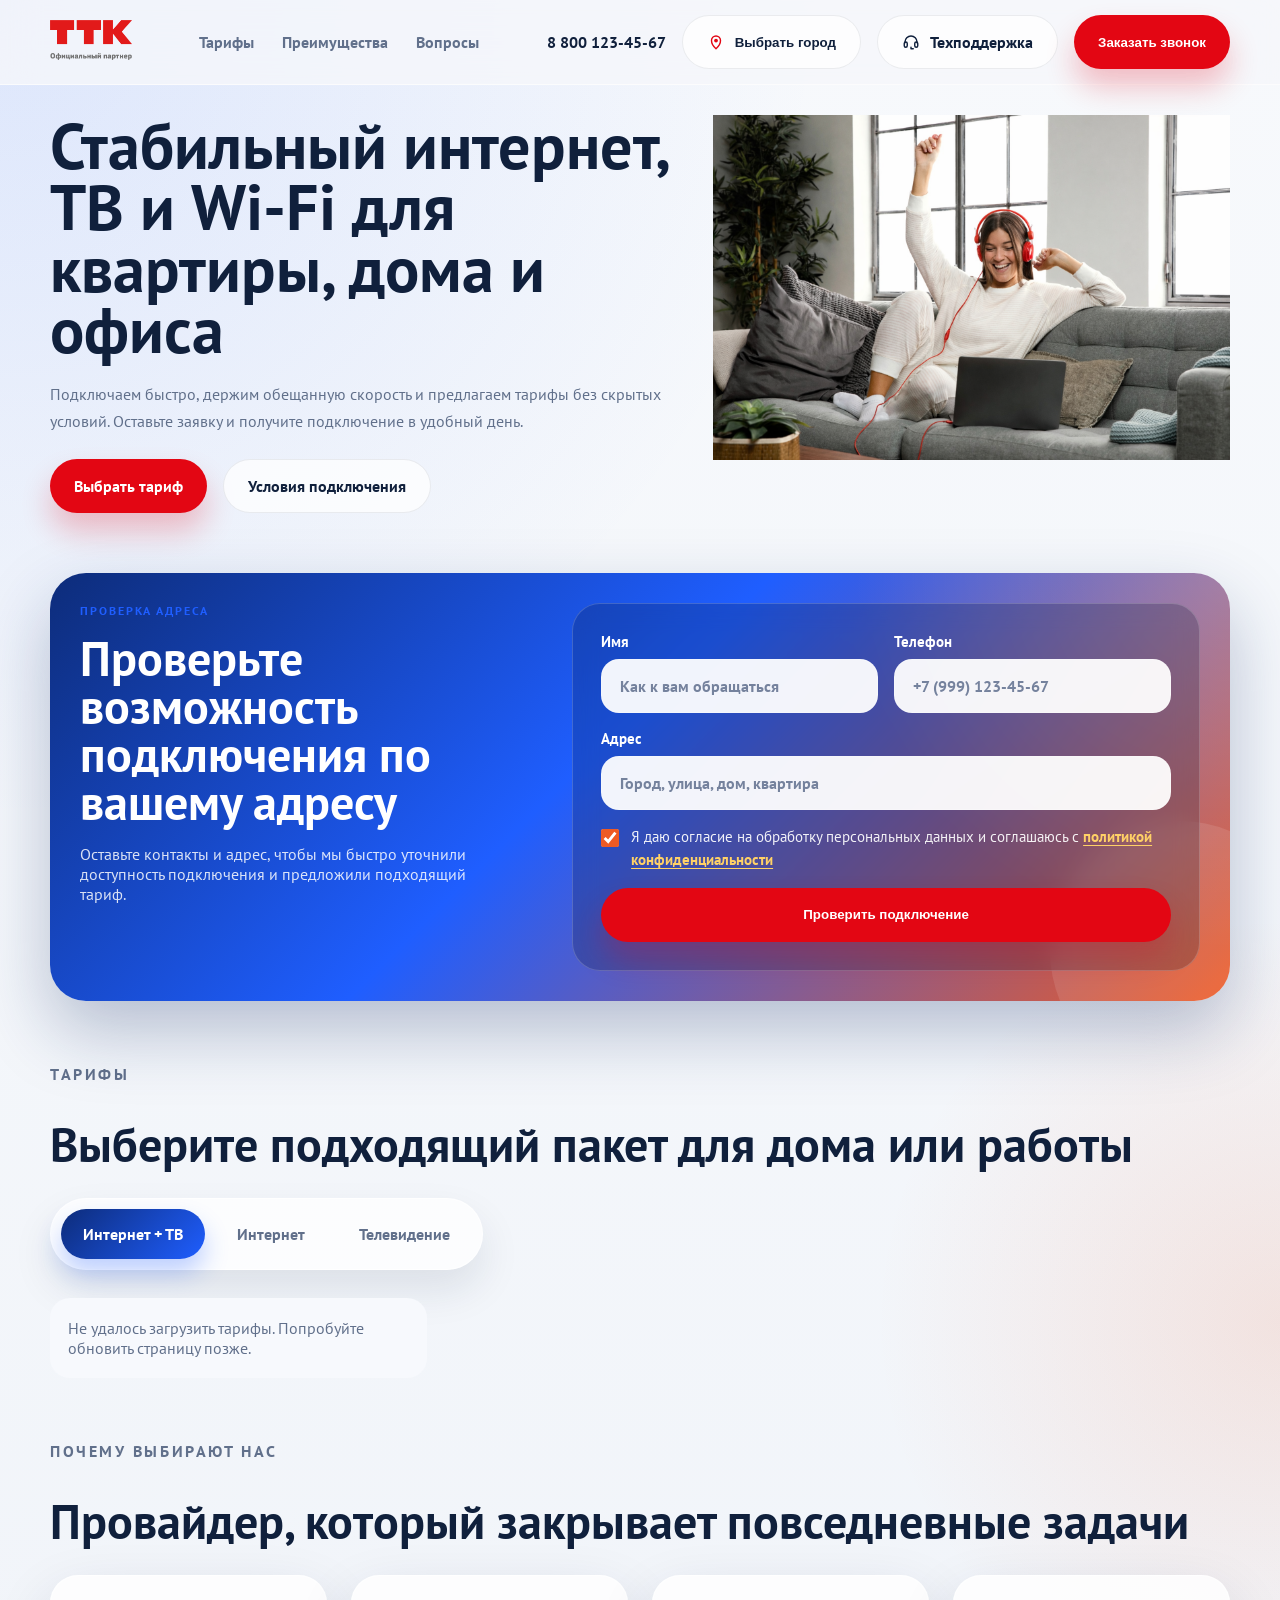
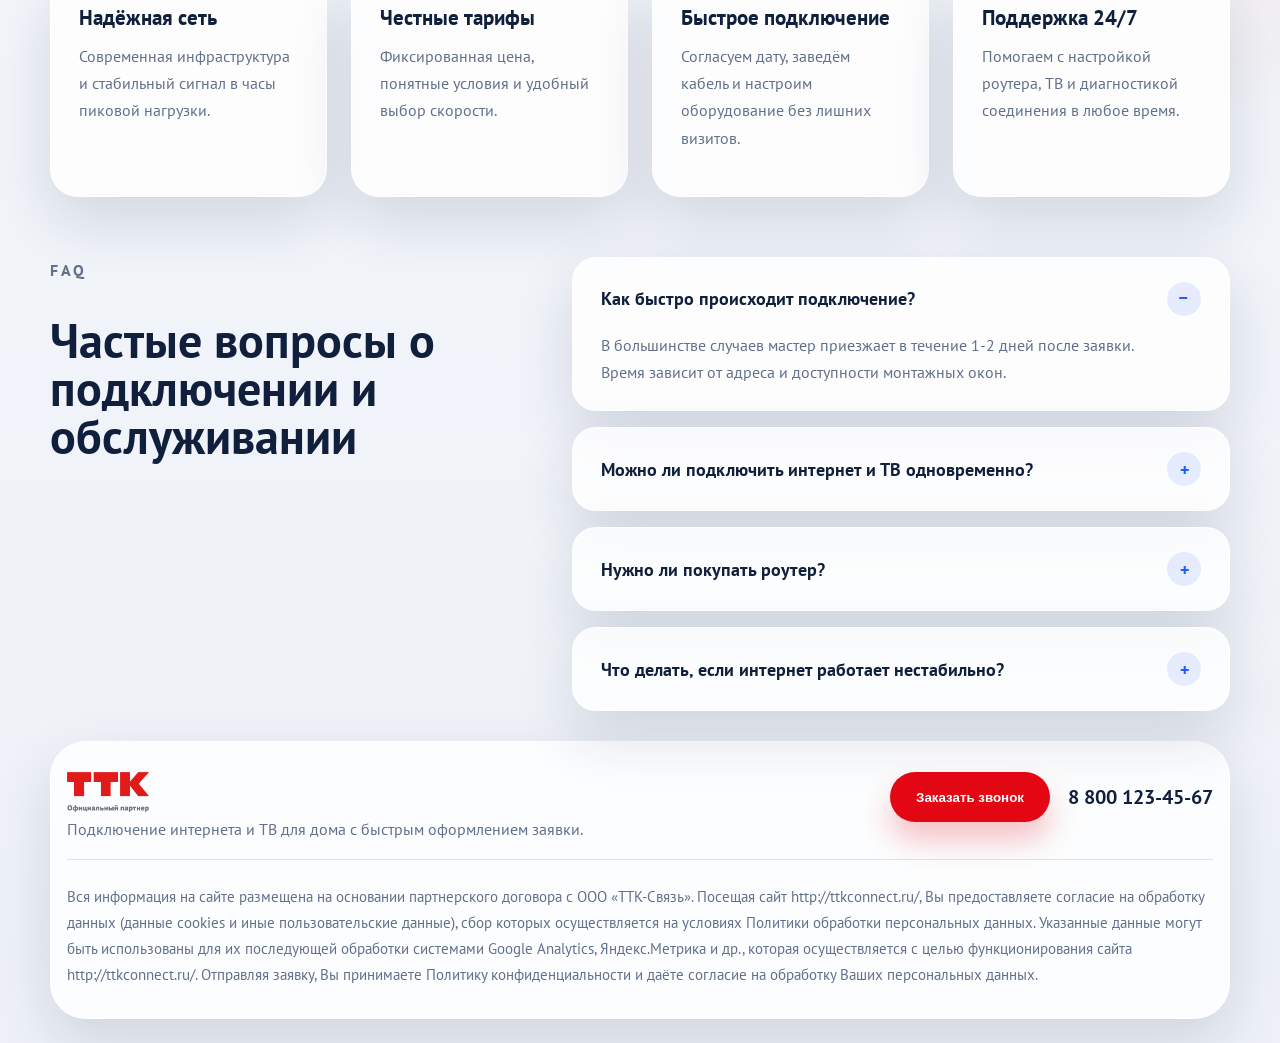
==== commit b3b77bac: "modal" ====
--- a/index.html
+++ b/index.html
@@ -278,7 +278,7 @@
 
     <div class="container footer-legal">
       <p class="footer-legal-text">
-        Вся информация на сайте размещена на основании партнерского договора с ООО «ТТК-Связь». Посещая сайт https://ттк.рф/, Вы предоставляете согласие на обработку данных (данные cookies и иные пользовательские данные), сбор которых осуществляется на условиях <a href="privacy.html">Политики обработки персональных данных</a>. Указанные данные могут быть использованы для их последующей обработки системами Google Analytics, Яндекс.Метрика и др., которая осуществляется с целью функционирования сайта https://ттк.рф/. Отправляя заявку, Вы принимаете <a href="privacy.html">Политику конфиденциальности</a> и даёте согласие на обработку Ваших персональных данных.
+        Вся информация на сайте размещена на основании партнерского договора с ООО «ТТК-Связь». Посещая сайт http://ttkconnect.ru/, Вы предоставляете согласие на обработку данных (данные cookies и иные пользовательские данные), сбор которых осуществляется на условиях <a href="privacy.html">Политики обработки персональных данных</a>. Указанные данные могут быть использованы для их последующей обработки системами Google Analytics, Яндекс.Метрика и др., которая осуществляется с целью функционирования сайта http://ttkconnect.ru/. Отправляя заявку, Вы принимаете <a href="privacy.html">Политику конфиденциальности</a> и даёте согласие на обработку Ваших персональных данных.
       </p>
     </div>
   </footer>
--- a/styles.css
+++ b/styles.css
@@ -739,6 +739,13 @@
   gap: 14px;
 }
 
+.promo-tariff-price-increase {
+  margin: -6px 0 0;
+  color: #6d778b;
+  font-size: 0.92rem;
+  line-height: 1.4;
+}
+
 .promo-tariff-connection {
   margin: 0;
   color: #6d778b;
@@ -1330,6 +1337,7 @@
   display: grid;
   place-items: center;
   padding: 24px;
+  overflow-y: auto;
 }
 
 .connection-modal[hidden] {
@@ -1380,10 +1388,12 @@
 .connection-modal-dialog {
   position: relative;
   width: min(620px, 100%);
+  max-height: calc(100vh - 48px);
   padding: 32px;
   border-radius: 32px;
   background: rgba(255, 255, 255, 0.97);
   box-shadow: 0 30px 70px rgba(10, 24, 48, 0.24);
+  overflow-y: auto;
 }
 
 .city-modal-eyebrow {
@@ -1599,9 +1609,7 @@
   padding: 20px;
   border: 1px solid rgba(16, 32, 60, 0.08);
   border-radius: 24px;
-  background:
-    radial-gradient(circle at top right, rgba(31, 94, 255, 0.08), transparent 32%),
-    linear-gradient(180deg, rgba(247, 249, 253, 0.98), rgba(239, 244, 252, 0.98));
+  background: transparent;
 }
 
 .connection-equipment legend {
@@ -1615,6 +1623,7 @@
   display: flex;
   align-items: center;
   gap: 12px;
+  width: 100%;
   min-height: 56px;
   padding: 0 16px;
   border: 1px solid rgba(16, 32, 60, 0.08);
@@ -1760,6 +1769,7 @@
 
   .connection-modal {
     padding: 16px;
+    align-items: start;
   }
 
   .city-modal-dialog {
@@ -1773,6 +1783,7 @@
   }
 
   .connection-modal-dialog {
+    max-height: calc(100vh - 32px);
     padding: 24px 18px 18px;
     border-radius: 24px;
   }
